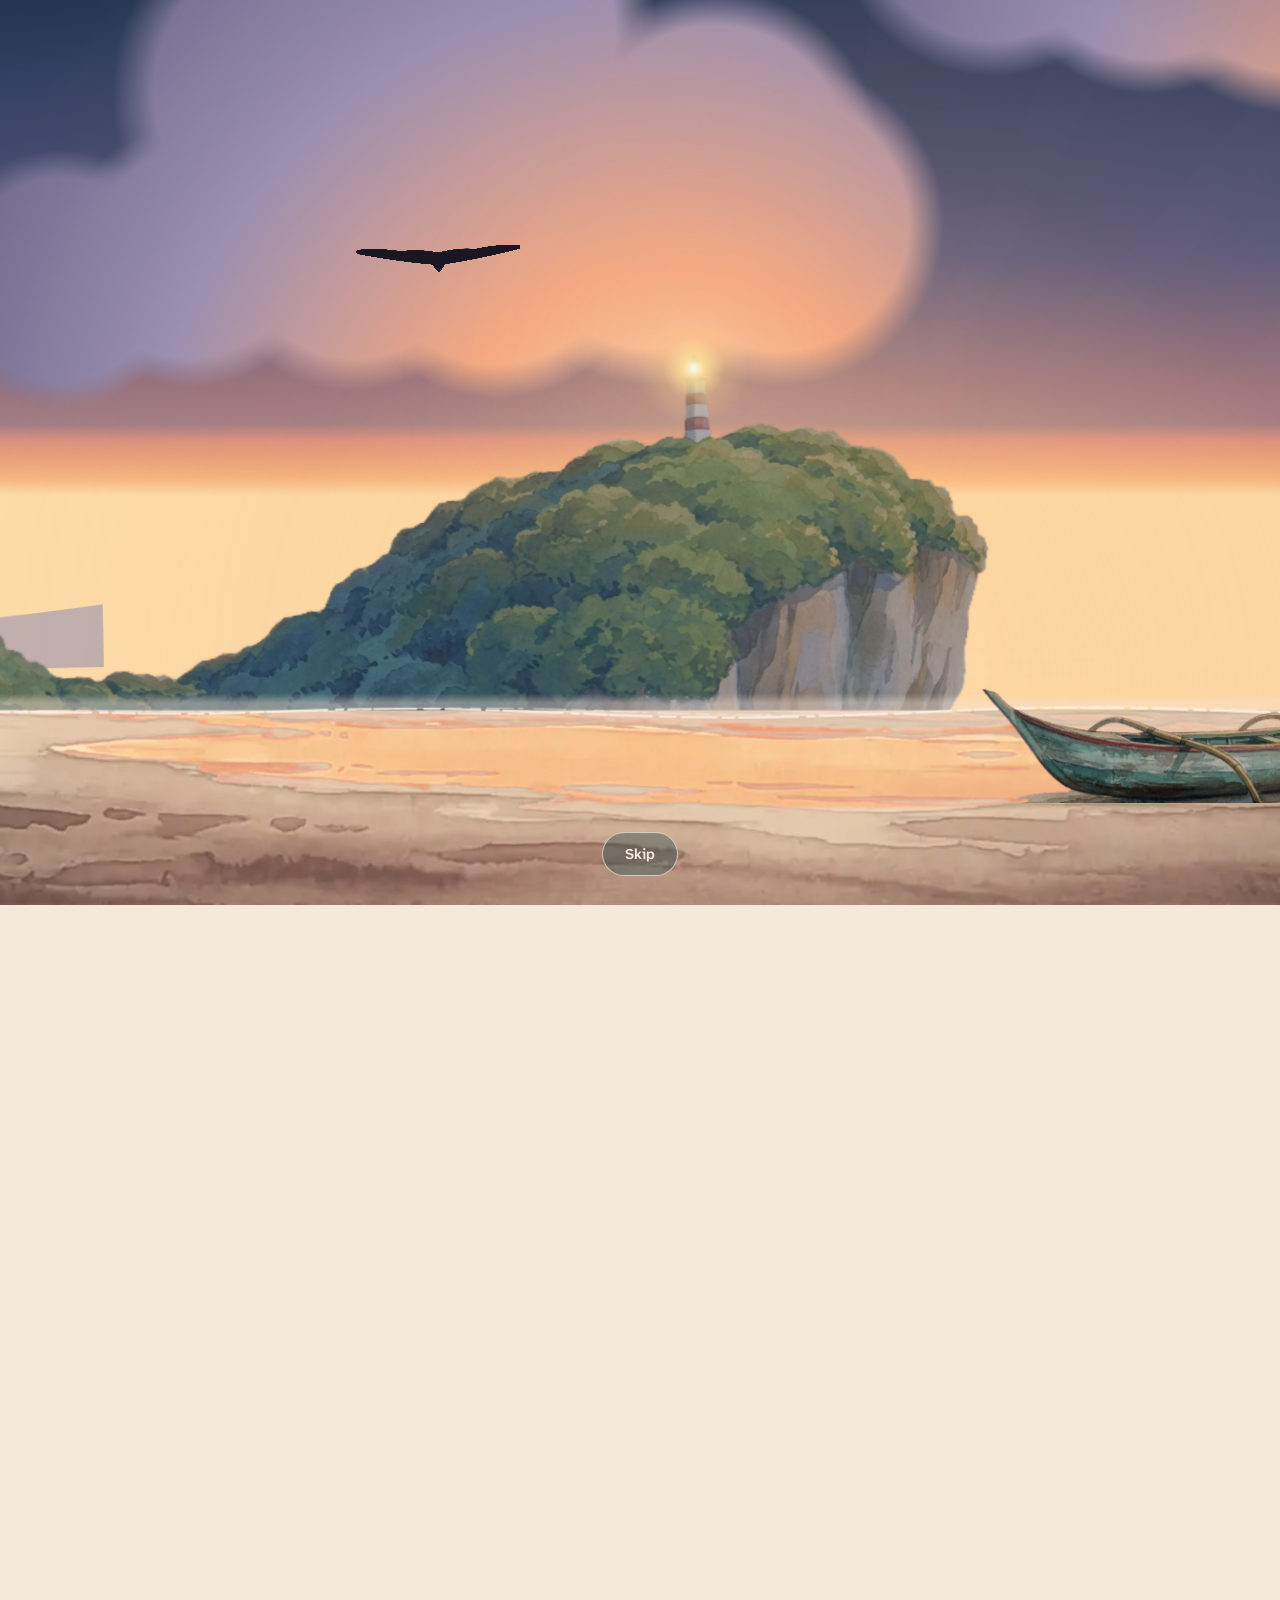
==== namit-gid-site/index.html @ 39a3556f "Say hi: short labels, even button grid, email as a wooden button Co-Authored-By: Claude Opus 5.5 <no" ====
<!doctype html>
<html lang="en">
<head>
<meta charset="utf-8">
<meta name="viewport" content="width=device-width, initial-scale=1, viewport-fit=cover">
<title>Namit Gid · Filipino Food &amp; Party Trays in North York, Toronto</title>
<meta name="description" content="Homemade Filipino food in Toronto: palabok, lumpia, baked sushi, shawarma rice and desserts. Order a day ahead, pick up near Fairview Mall, North York.">
<meta name="theme-color" content="#F6EBDA">
<meta property="og:title" content="Namit Gid · Filipino food in North York, Toronto">
<meta property="og:description" content="Kumain ka na? Homemade Filipino food, made fresh for Toronto. Order a day ahead, pick up near Fairview Mall.">
<meta property="og:image" content="https://namitgid.takoshi.ca/images/og-image.jpg">
<link rel="icon" href="images/favicon.png">
<link rel="preconnect" href="https://fonts.googleapis.com">
<link rel="preconnect" href="https://fonts.gstatic.com" crossorigin>
<link href="https://fonts.googleapis.com/css2?family=Atkinson+Hyperlegible+Next:ital,wght@0,400;0,600;1,400&family=Young+Serif&family=Caveat:wght@500;600;700&display=swap" rel="stylesheet">
<link rel="preload" as="image" href="/assets/img/byaringan-painted-1680.webp">
<link rel="stylesheet" href="assets/css/site.css?v=109">
<script>
  /* Decide the intro before first paint so nothing flashes. For review, the
     intro plays on every visit and every refresh. With reduced motion or data
     saver the page opens at the door (html.at-door); a link to #menu opens in
     the kitchen (html.inside). To go back to once per device, read
     localStorage 'ng-seen-intro' into `seen` here. */
  (function () {
    var d = document.documentElement, rm = matchMedia('(prefers-reduced-motion: reduce)').matches,
        sd = navigator.connection && navigator.connection.saveData, seen = false,
        menu = location.hash === '#menu';
    if (rm || sd) d.classList.add('calm');
    else if (!seen && !menu) { d.classList.add('intro'); return; }
    d.classList.add(menu ? 'inside' : 'at-door');
  })();
</script>
<script src="site.config.js?v=27"></script>
<!-- For search engines: the business, its pickup address and hours (the page itself only says "near Fairview Mall"). -->
<script type="application/ld+json">
{
  "@context": "https://schema.org",
  "@type": "FoodEstablishment",
  "name": "Namit Gid",
  "description": "Homemade Filipino food in Toronto: palabok, lumpia, baked sushi, shawarma rice and desserts, ordered a day ahead for pickup near Fairview Mall, North York.",
  "url": "https://namitgid.takoshi.ca/",
  "image": "https://namitgid.takoshi.ca/images/og-image.jpg",
  "servesCuisine": "Filipino",
  "priceRange": "$$",
  "telephone": "+1-647-684-0916",
  "email": "orders@takoshi.ca",
  "address": {
    "@type": "PostalAddress",
    "streetAddress": "180 Fairview Mall Dr",
    "addressLocality": "North York",
    "addressRegion": "ON",
    "addressCountry": "CA"
  },
  "openingHoursSpecification": [
    {
      "@type": "OpeningHoursSpecification",
      "dayOfWeek": [
        "Thursday",
        "Friday",
        "Saturday",
        "Sunday"
      ],
      "opens": "11:00",
      "closes": "19:00"
    }
  ],
  "sameAs": [
    "https://www.facebook.com/takoshiPH/"
  ]
}
</script>
</head>
<body>
<!-- The intro stage: dawn at Long Beach, Romblon, looking out at Byaringan.
     Everything here moves by transform or opacity only. -->
<div class="stage" id="stage" aria-hidden="true">
  <!-- Planes back to front. data-depth is how much each one moves with the
       camera: the island is 1, the far range barely moves, the foreground
       moves most. -->
  <div class="st-sky"></div>
  <div class="st-day" id="stDay"></div>
  <div class="st-stars" id="stStars" data-depth=".25"></div>
  <div class="st-rays" id="stRays" data-depth=".5"></div>
  <div class="st-sun" id="stSun" data-depth=".5"></div>
  <svg class="st-range" id="stRange" data-depth=".55" viewBox="0 0 1000 40" preserveAspectRatio="none"><path d="M0 40 L0 30 C40 22 70 26 110 18 C150 12 190 24 240 22 C290 20 310 32 360 38 L360 40Z M600 40 C640 39 660 35 700 30 C730 26 750 20 780 14 C800 11 830 16 860 22 C900 30 950 26 1000 22 L1000 40Z"/></svg>
  <div class="st-skyclouds" id="stSkyClouds" data-depth=".7"></div>
  <div class="st-sea" id="stSea" data-depth=".85">
    <div class="st-path" id="stPath"></div>
    <div class="st-lampref" id="stLampRef"></div><!-- the lamp's light on the water, painted strokes (app.js) -->
    <div class="st-waves" id="stWaves"></div>
    <div class="st-glitter" id="stGlitter"></div>
  </div>
  <div class="st-isle" id="stIsle" data-depth="1">
    <img class="st-reflect" id="stReflect" src="assets/img/byaringan-painted-1680.webp" alt="">
    <i class="st-rim" id="stRim"></i>
    <img class="st-island" id="stIsland" src="assets/img/byaringan-painted-1680.webp" alt="">
    <i class="st-tint" id="stTint"></i>
    <i class="st-halo" id="stHalo"></i>
    <i class="st-glow" id="stGlow"></i>
  </div>
  <div class="st-haze" id="stHaze" data-depth="1.1"></div>
  <svg class="st-far" id="stFar" data-depth=".9" viewBox="0 0 100 40"><path id="farA"/><path id="farB"/></svg>
  <svg class="st-bird" id="stBird" viewBox="0 0 100 44"><path id="stWing" d="M2 22 Q24 2 50 20 Q76 2 98 22 Q76 12 50 26 Q24 12 2 22Z"/></svg>
  <div class="st-near" id="stNear"></div>
  <div class="st-beam" id="stBeam"><i></i></div>
  <div class="st-flare" id="stFlare"></div>
  <p class="st-word" id="stWord">Namit <span>gid</span></p>
  <div class="st-sand" id="stSand">
    <i class="st-lampwet" id="stLampWet"></i>
    <svg class="st-foam" viewBox="0 0 400 40" preserveAspectRatio="none"><defs><linearGradient id="stWashG" x1="0" y1="0" x2="0" y2="1"><stop offset=".1" stop-color="#F6E3D2" stop-opacity="0"/><stop offset=".45" stop-color="#F6E3D2" stop-opacity=".42"/></linearGradient><linearGradient id="stWetG" x1="0" y1="0" x2="0" y2="1"><stop offset=".15" stop-color="#6E5048" stop-opacity="0"/><stop offset="1" stop-color="#6E5048" stop-opacity=".5"/></linearGradient></defs><path class="wet" id="stWet" d="M0 6 V18 C30 15 55 21 90 17 S150 14 190 19 S260 21 300 16 S370 15 400 18 V6Z"/><path class="wash" id="stWash" d="M400 0 H0 V18 C30 15 55 21 90 17 S150 14 190 19 S260 21 300 16 S370 15 400 18Z"/><g id="stLip"><path class="lip" d="M0 18 C30 15 55 21 90 17 S150 14 190 19 S260 21 300 16 S370 15 400 18"/><path class="lip lip2" d="M0 16.6 C40 14 70 19.5 110 16 S170 13.5 205 17.5 S275 19.5 310 15 S375 14 400 16.6"/></g></svg>
  </div>
  <!-- The near plane, painted: a bangka on the sand (it rides with the sand, not the camera) and a palm frond overhead. -->
  <img class="st-bangka" id="stBangka" src="assets/img/bangka-painted.webp" width="1000" height="356" alt="">
  <img class="st-frond" id="stFrond" data-depth="2.2" src="assets/img/frond-painted.webp" width="1200" height="427" alt="">
  <div class="st-vignette" id="stVignette"></div>
</div>

<a class="skip-link" href="#menu">Skip to the menu</a>
<div class="preview-strip" id="previewStrip" hidden>Preview: orders are not sent</div>

<header class="bar" id="bar">
  <a class="bar-brand" href="#top" aria-label="Namit gid">
    <!-- the island's lighthouse in miniature: white tower, two rust bands, red cap -->
    <span class="lamp is-on" id="navLamp"><svg viewBox="0 0 24 34" aria-hidden="true">
      <defs>
        <linearGradient id="lmWall" x1="0" x2="1"><stop offset=".15" stop-color="#FFFDF8"/><stop offset=".6" stop-color="#F1E6D4"/><stop offset="1" stop-color="#D6C3A8"/></linearGradient>
        <linearGradient id="lmRust" x1="0" x2="1"><stop offset=".1" stop-color="#C45C3F"/><stop offset="1" stop-color="#8C3824"/></linearGradient>
        <radialGradient id="lmGlow"><stop offset="0" stop-color="#FFEDB5"/><stop offset=".4" stop-color="#F5C35E" stop-opacity=".8"/><stop offset="1" stop-color="#E3B04B" stop-opacity="0"/></radialGradient>
      </defs>
      <circle class="lamp-light" cx="12" cy="8.3" r="11" fill="url(#lmGlow)"/>
      <path class="lamp-wall" d="M8.6 12h6.8l2 19H6.6z"/>
      <path class="lamp-band" d="M8.13 16.5h7.74l.32 3H7.81zM7.44 23h9.12l.37 3.5H7.07z"/>
      <rect class="lamp-wall" x="5.8" y="30.6" width="12.4" height="2.2" rx=".6"/>
      <rect class="lamp-wall" x="7.6" y="10.3" width="8.8" height="1.8" rx=".5"/>
      <rect class="lamp-room" x="9.4" y="6.3" width="5.2" height="4" rx=".6"/>
      <path class="lamp-bar" d="M12 6.3v4"/>
      <path class="lamp-roof" d="M8.6 6.4 12 2.8l3.4 3.6z"/>
      <circle class="lamp-roof" cx="12" cy="2.3" r=".7"/>
    </svg></span>
    <span class="bar-words"><span class="bar-name">Namit <em>gid</em></span><span class="bar-status" id="barStatus"></span></span>
  </a>
  <!-- at the beach (and during the intro) it reads "Open the Door" and plays
       the door's entrance; anywhere else it is plain Order -->
  <a class="bar-order" href="#menu"><span class="bar-order-door">Open the Door</span><span class="bar-order-word">Order</span></a>
  <!-- inside, the same slot steps back out: the beach door in small, wooden
       planks in its frame with the warm light at its seams; it opens a little on hover -->
  <button class="bar-out" id="barOut" type="button">
    <svg viewBox="0 0 22 28" aria-hidden="true"><defs><linearGradient id="barOutWood" x1="0" x2="1"><stop offset="0" stop-color="#9A7352"/><stop offset=".6" stop-color="#7A5B45"/><stop offset="1" stop-color="#65495A"/></linearGradient></defs><ellipse class="bar-out-spill" cx="11" cy="26.6" rx="8" ry="1.3"/><path class="bar-out-frame" d="M1.5 27V2.2h19V27h-2.4V4.6H3.9V27z"/><rect class="bar-out-light" x="3.9" y="4.6" width="14.2" height="22"/><g class="bar-out-leaf"><rect x="3.9" y="4.6" width="14.2" height="22" fill="url(#barOutWood)"/><path d="M7.4 4.6v22M11 4.6v22M14.6 4.6v22" stroke="#3D2B2E" stroke-width=".35" opacity=".7"/><path d="M3.9 7.6h14.2M3.9 15.3h14.2M3.9 22.6h14.2" stroke="#6A4E3C" stroke-width="1.2"/><circle cx="16" cy="15.8" r=".8" fill="#E9C27A"/></g><path class="bar-out-sign" d="M6.6 1.6h8.8v3.2H6.6z"/></svg>
    <span>Outside</span>
  </button>
</header>

<button class="intro-skip" id="introSkip" type="button">Skip</button>
<!-- going in: the warm light from the doorway fills the screen while the page
     moves to the kitchen; the <i> is the light, centred on the door -->
<div class="bloom" id="bloom" aria-hidden="true"><i id="bloomLight"></i></div>

<main id="top">
  <!-- The beach at dusk, and a door on the sand. The painting fills the
       screen; the island, boat, lamp and door are layers placed in fractions
       of the painting, inside one box that placeDusk() sizes for the screen. -->
  <section class="dusk" id="dusk" aria-labelledby="duskH">
    <!-- Nightfall: .dusk-wipe comes down from the sky through a tall soft
         fade (its mask), while .dusk-still moves the other way, so the
         painting itself never moves. Both rest at 0 once the intro is over. -->
    <div class="dusk-wipe" id="duskWipe">
    <div class="dusk-still" id="duskStill">
    <div class="dusk-sky" aria-hidden="true"></div>
    <div class="dusk-art" id="duskArt">
      <img class="dusk-beach" id="duskBeach" src="assets/img/dusk/beach-2400.webp" srcset="assets/img/dusk/beach-2400.webp 2400w, assets/img/dusk/beach-4096.webp 4096w" sizes="(max-aspect-ratio: 33/40) 257vw, max(100vw, 236vh)" width="2400" height="1018" alt="" aria-hidden="true" fetchpriority="high">
      <!-- a sharper painting of the door's surroundings (DOOR_CROP), laid over
           the beach for the push in through the door -->
      <img class="dusk-crop" id="duskCrop" width="950" height="1129" alt="" aria-hidden="true" hidden>
      <img class="dusk-isle" id="duskIsle" src="assets/img/byaringan-painted-840.webp" width="840" height="288" alt="" aria-hidden="true">
      <!-- the lamp's light, as at dawn: a halo, its reflection painted down the
           sea to the shore, and a glint on the wet sand (strokes: app.js) -->
      <i class="dusk-halo" aria-hidden="true"></i>
      <div class="dusk-lampref" id="duskLampRef" aria-hidden="true"></div>
      <i class="dusk-lamp" aria-hidden="true"></i>
      <img class="dusk-boat" src="assets/img/bangka-painted.webp" width="1000" height="356" alt="" aria-hidden="true">
      <i class="dusk-fade" aria-hidden="true"></i>
      <i class="dusk-lampwet" aria-hidden="true"></i>
      <div class="fireflies" aria-hidden="true"><i></i><i></i><i></i><i></i><i></i><i></i><i></i></div>
      <!-- Four things on the sand to tap, in fractions of the painting (--x, --y:
           each item's centre; placeItems() in app.js may lift one clear of the
           © line or a tall phone's caption, never above its --top, default .73). Each item's painted art is an <img> with alt="" (the
           button's label names it). The sand opens the review form; the others, a card. -->
      <div class="beach-spot" data-item="bottle" style="--x:.16;--y:.84">
        <button class="beach-item" type="button" data-item="bottle" aria-expanded="false" aria-controls="card-bottle"><img class="beach-item-art" src="assets/img/dusk/item-bottle.webp" width="480" height="205" alt="" decoding="async"><span class="beach-tag" id="tag-bottle">A note from Leny</span></button>
        <div class="beach-card" data-item="bottle" id="card-bottle" role="group" aria-labelledby="tag-bottle" tabindex="-1" hidden>
          <button class="x beach-card-x" type="button" aria-label="Close">×</button>
          <p class="beach-letter"><em>Namit gid</em> means “Ang sarap!” (really delicious) and I cook so every home I feed says it too. <span class="beach-sig">~Leny</span></p>
        </div>
      </div>
      <div class="beach-spot" data-item="shell" style="--x:.29;--y:.76">
        <button class="beach-item" type="button" data-item="shell" aria-expanded="false" aria-controls="card-shell"><img class="beach-item-art" src="assets/img/dusk/item-shell.webp" width="480" height="363" alt="" decoding="async"><span class="beach-tag" id="tag-shell">Say hi</span></button>
        <div class="beach-card" data-item="shell" id="card-shell" role="group" aria-labelledby="tag-shell" tabindex="-1" hidden>
          <button class="x beach-card-x" type="button" aria-label="Close">×</button>
          <p><a href="mailto:orders@takoshi.ca">orders@takoshi.ca</a></p>
          <p class="todo">Facebook · Messenger · Instagram</p>
        </div>
      </div>
      <!-- The door: an opening of 100 x 200 units (1 unit = door width / 100),
           every layer placed in those units (see the anchors further down
           site.css). Back to front: reflection, light, Leny, frame, leaf, sign. -->
      <div class="dusk-door" id="duskDoor">
        <!-- .door-paint is the room the door's painting takes up (its light,
             reflection and sign included), for the intro's painted-in wash;
             .door-paint-in is the opening itself again -->
        <div class="door-paint" id="doorPaint" aria-hidden="true"><div class="door-paint-in">
          <img class="door-reflect" src="assets/img/dusk/door-reflect.svg" alt="">
          <img class="door-light" id="doorLight" src="assets/img/dusk/door-light.svg" alt="">
          <div class="door-way"><img class="door-leny" id="doorLeny" src="assets/img/dusk/leny-door.webp" width="597" height="1500" alt="" loading="lazy"></div>
          <img class="door-frame" src="assets/img/dusk/door-frame.svg" alt="">
          <img class="door-leaf" id="doorLeaf" src="assets/img/dusk/door-leaf.svg" alt="">
          <i class="door-seam" id="doorSeam"></i>
          <img class="door-sign" id="doorSign" src="assets/img/dusk/sign.svg?v=2" alt="">
        </div></div>
        <button class="door" id="door" type="button" aria-label="Come inside"></button>
      </div>
      <div class="beach-spot" data-item="sand" style="--x:.315;--y:.93;--top:.88;--bx:.325;--by:.915;--btop:.88">
        <!-- written in the dry sand below "Say hi" and the door, between the two,
             never lifted above --top. The words are painted, so no label: the
             button's own name says it -->
        <button class="beach-item" type="button" data-item="sand" aria-haspopup="dialog" aria-label="Leave a review"><img class="beach-item-art" src="assets/img/dusk/item-sand.webp?v=2" width="681" height="404" alt="" decoding="async"></button>
      </div>
      <!-- peeking out of the sea, between the door and the island, near the others -->
      <div class="beach-spot" data-item="octopus" style="--x:.535;--y:.635;--top:.6">
        <button class="beach-item" type="button" data-item="octopus" aria-expanded="false" aria-controls="card-octopus"><img class="beach-item-art" src="assets/img/dusk/item-octopus.webp?v=2" width="720" height="300" alt="" decoding="async"><span class="beach-tag" id="tag-octopus">Takoshi</span></button>
        <div class="beach-card" data-item="octopus" id="card-octopus" role="group" aria-labelledby="tag-octopus" tabindex="-1" hidden>
          <button class="x beach-card-x" type="button" aria-label="Close">×</button>
          <p>Craving takoyaki? <a href="https://takoshi.ca">I make that too, at Takoshi →</a></p>
        </div>
      </div>
      <!-- now and then a firefly drifts over to one of them (app.js) -->
      <i class="beach-fly" id="beachFly" aria-hidden="true"></i>
    </div>
    <!-- the name and, under it, when and where to pick up. On a tall phone
         (.band) the pickup lines are written on the sand instead, at the foot
         of the painting, and the name is up in the sky above it -->
    <div class="dusk-caption">
      <h1 id="duskH">Namit Gid · Filipino food in North York</h1>
      <div class="dusk-pickup" id="duskPickup">
        <p class="meta">Pickup near Fairview Mall · Thursday to Sunday</p>
        <p class="next-pickup" id="nextPickup" hidden></p>
      </div>
    </div>
    <p class="dusk-legal">© 2026 Namit Gid · <a href="https://takoshi.ca/privacy.html">Privacy</a> · <a href="https://takoshi.ca/terms.html">Terms</a></p>
    </div>
    </div>
    <!-- the gesture hint: a fingertip that shows the beach pans (app.js) -->
    <i class="pan-hint" id="panHint" aria-hidden="true"></i>
  </section>

  <section class="menu" id="menu" aria-labelledby="menuH">
    <!-- Leny's kitchen: the menu, painted. Each pot, the oven and the register
         is a button; its open state is a layer cut from the same painting. -->
    <div class="kitchen" id="kitchen">
      <!-- Leny's greeting, a note pinned to the wall. Going in, she says it
           big in the doorway's light, then it folds into the note (app.js).
           The note shows its first line; a tap opens the rest. -->
      <div class="k-note" id="kNote">
        <h2 id="menuH" lang="tl">Kumain ka na? Tara, nagluto ako.</h2>
        <p class="translation">Have you eaten? Come, I cooked.</p>
        <p class="sig">~Leny</p>
        <p class="k-note-ps">P.S. Lift a lid.</p>
        <p class="sr-only">Follow your nose. Lift a lid to see what’s inside.</p>
        <button class="k-note-tap" id="kNoteTap" type="button" aria-expanded="false" aria-controls="kNote"><span class="sr-only">Read Leny’s note</span></button>
      </div>
      <!-- One wide painting of Leny's kitchen wall. On a phone you see part of
           it at full height and drag sideways to walk along it. Each lid, the
           cake dome, the phone and the register is a button; its open state is
           a layer cut from the same painting. app.js adds the pots. -->
      <div class="k-scroller" id="kScroller" role="group" aria-label="Leny’s kitchen: drag sideways to walk along the wall">
        <div class="k-world" id="kWorld">
          <img class="k-wall" src="assets/img/kitchen/kitchen.webp?v=2" width="1090" height="976" alt="Leny’s kitchen: a wall phone, a cake stand under a glass dome, a spice shelf with Datu Puti and Silver Swan, a Last Supper plaque, eight pots and a rice cooker on the stove, a thermos and a clay kalan, an oven, shelves of enamel bowls, Machuca tiles and a cash register on the counter.">
          <img class="k-layer" data-layer="dome" src="assets/img/kitchen/dome.webp?v=2" alt="" aria-hidden="true">
          <img class="k-layer" data-layer="phone" src="assets/img/kitchen/phone.webp?v=2" alt="" aria-hidden="true">
          <img class="k-layer" data-layer="register" src="assets/img/kitchen/register.webp?v=2" alt="" aria-hidden="true">
          <i class="k-glow" aria-hidden="true"></i>
          <!-- kitchen friends: a fire in the kalan, a calico round the dish cabinet, the cat and the chef on the
               counter, two fuzzballs near the steamer and rice cooker -->
          <img class="k-friend k-fire" src="assets/img/kitchen/fire.webp" width="160" height="186" alt="" aria-hidden="true" loading="lazy">
          <img class="k-friend k-calico" src="assets/img/kitchen/calico.webp" width="254" height="300" alt="" aria-hidden="true" loading="lazy">
          <!-- for depth: the chef stands half behind the register, and the cat
               peeks up from behind the counter (each in a room-sized box
               clipped to that edge of the painting, so a hop rises from it) -->
          <div class="k-behind k-behind-register" aria-hidden="true"><img class="k-friend k-chef" src="assets/img/kitchen/chef.webp" width="254" height="380" alt="" loading="lazy"></div>
          <div class="k-behind k-behind-counter" aria-hidden="true"><img class="k-friend k-cat" src="assets/img/kitchen/cat.webp" width="243" height="360" alt="" loading="lazy"></div>
          <img class="k-friend k-fuzz-wave" src="assets/img/kitchen/fuzz-wave.webp" width="120" height="131" alt="" aria-hidden="true" loading="lazy">
          <img class="k-friend k-fuzz-jump" src="assets/img/kitchen/fuzz-jump.webp" width="140" height="129" alt="" aria-hidden="true" loading="lazy">
          <!-- warm motes of light drifting through the room -->
          <div class="k-motes" aria-hidden="true"><i style="left:8%;top:30%"></i><i style="left:24%;top:52%;--d:-2s"></i><i style="left:41%;top:24%;--d:-4.5s"></i><i style="left:58%;top:58%;--d:-1s"></i><i style="left:76%;top:34%;--d:-3.3s"></i><i style="left:92%;top:55%;--d:-5.6s"></i><i style="left:33%;top:78%;--d:-6.2s"></i></div>
          <button class="k-card" type="button" id="kCard" aria-haspopup="dialog">
            <i class="k-tack" aria-hidden="true"></i>
            <span class="k-card-title">How to order</span>
            <span class="k-card-lines" aria-hidden="true"><i></i><i></i><i></i></span>
          </button>
          <template id="howSteps"><p class="how-lede">Simple lang. Order ahead, and I’ll cook it fresh for you.</p><ol class="how-steps">
        <li><span class="n">1</span><span><strong>Fill your tray and pick a time,</strong> at least a day ahead. I buy everything fresh for your order.</span></li>
        <li><span class="n">2</span><span><strong>I’ll message you within the hour.</strong> If I can make it, send half by e-Transfer so I can go shopping. If I can’t, I’ll tell you and we’ll find another day.</span></li>
        <li><span class="n">3</span><span><strong>Come pick it up warm</strong> near Fairview Mall, and pay the rest then, cash or e-Transfer. Salamat!</span></li>
      </ol></template>
          <button class="k-spot" type="button" data-spot="phone" style="left:1.5%;top:24.5%;width:8.5%;height:12%">
            <span class="k-tag">Say hi</span></button>
          <!-- the holiday special: a red ribbon and bow around the glass dome -->
          <svg class="k-ribbon" id="kRibbon" viewBox="0 0 200 120" aria-hidden="true">
            <path class="band" d="M8 70 Q100 92 192 70 L192 84 Q100 106 8 84 Z"/>
            <path class="band-shade" d="M8 80 Q100 102 192 80 L192 84 Q100 106 8 84 Z"/>
            <path class="loop" d="M100 86 C76 58 52 62 56 80 C60 96 84 94 100 86 Z"/>
            <path class="loop" d="M100 86 C124 58 148 62 144 80 C140 96 116 94 100 86 Z"/>
            <path class="tail" d="M96 90 L82 118 L90 114 L94 120 L100 92 Z"/>
            <path class="tail" d="M104 90 L118 118 L110 114 L106 120 L100 92 Z"/>
            <circle class="knot" cx="100" cy="86" r="7"/>
          </svg>
          <i class="k-sparkle" style="left:6%;top:63%" aria-hidden="true"></i><i class="k-sparkle" style="left:17%;top:66%;--d:1.3s" aria-hidden="true"></i><i class="k-sparkle" style="left:12%;top:60.5%;--d:2.4s" aria-hidden="true"></i>
          <button class="k-spot k-holiday" type="button" data-spot="dome" data-dish="holiday" style="left:2.5%;top:61%;width:18%;height:30%">
            <span class="k-tag k-tag-down k-tag-red">Holiday special</span></button>
          <button class="k-spot" type="button" data-spot="oven" data-dish="desserts" style="left:13.8%;top:59.5%;width:22.6%;height:26.5%">
            <span class="k-tag k-tag-in">Desserts</span></button>
          <button class="k-spot" type="button" data-spot="register" style="left:78%;top:67%;width:21%;height:25%">
            <span class="k-tag k-tag-down k-tag-end">Your order <b id="kCount">0</b></span></button>
        </div>
      </div>
      <div class="k-meter" id="kMeter" aria-hidden="true"><i></i></div>
    </div>

    <!-- Every dish card lives here, unseen: the kitchen's windows borrow the
         cards they show and put them back when they close. -->
    <div class="dish-store" hidden>
      <div class="dishes" id="mains"></div>
      <div class="dishes" id="desserts"></div>
      <div class="dishes" id="holiday"></div>
    </div>
  </section>


</main>

<div class="traybar" id="traybar" hidden>
  <button class="bilao" id="bilao" type="button" aria-label="Open your tray">
    <img class="bilao-art" src="assets/img/bilao.webp" width="168" height="168" alt="">
    <img class="bilao-art bilao-full" src="assets/img/bilao-full.webp" width="168" height="168" alt="">
    <span class="bilao-count" id="bilaoCount">0</span></button>
  <div class="traybar-sum"><span id="traySum">Tray</span><strong id="trayTotal">$0</strong></div>
  <button class="btn btn-sea" id="trayReview" type="button">Review</button>
</div>

<dialog class="sheet dish-sheet" id="dishSheet" aria-labelledby="dishSheetH">
  <div class="sheet-inner">
    <header class="sheet-head"><h2 id="dishSheetH">From the stove</h2><button class="x" type="button" id="dishSheetClose" aria-label="Close">×</button></header>
    <div id="dishSheetBody"></div>
  </div>
</dialog>

<dialog class="sheet notebook" id="sheet" aria-labelledby="sheetH">
  <div class="sheet-inner">
    <header class="sheet-head"><h2 id="sheetH">Your tray</h2><button class="x" type="button" id="sheetClose" aria-label="Close">×</button></header>
    <div id="sheetBody"></div>
    <!-- the invisible bot check (Cloudflare Turnstile) renders here; it draws nothing -->
    <div id="tsWidget"></div>
  </div>
</dialog>

<div class="sr-only" aria-live="polite" id="live"></div>
<script src="https://cdnjs.cloudflare.com/ajax/libs/gsap/3.13.0/gsap.min.js" defer></script>
<script src="assets/js/app.js?v=99" defer></script>
</body>
</html>
---- namit-gid-site/assets/css/site.css ----
/* Namit Gid. The page is a walk from the view at Long Beach, Romblon, down
   to the sand where the food is laid out, ending on the beach at dusk. */

@property --beam { syntax: '<angle>'; inherits: true; initial-value: 0deg; }

:root {
  --paper-grain: url("data:image/svg+xml,%3Csvg xmlns='http://www.w3.org/2000/svg' width='240' height='240'%3E%3Cfilter id='p'%3E%3CfeTurbulence type='fractalNoise' baseFrequency='.7' numOctaves='3' stitchTiles='stitch'/%3E%3CfeColorMatrix values='0 0 0 0 .42 0 0 0 0 .33 0 0 0 0 .24 0 0 0 .09 0'/%3E%3C/filter%3E%3Crect width='240' height='240' filter='url(%23p)'/%3E%3C/svg%3E");
  --sky: #CFE3E4; --shallows: #86C3C1; --sea: #1E5A63; --sea-night: #13434A;
  --sand: #F3EADB; --sand-wet: #E6D6B8; --ink: #2B2119; --ink-2: #6B5747;
  --island: #3E6337; --cliff: #A3462A; --driftwood: #6E5238; --sun: #E3B04B;
  --terra: #C4633C; --ground: #2A2620;

  --ease-out: cubic-bezier(.22, 1, .36, 1);
  --ease-rise: cubic-bezier(.16, 1, .3, 1);
  --ease-hang: cubic-bezier(.34, 1.56, .64, 1);
  --ease-in: cubic-bezier(.55, 0, .85, .35);
  --ease-loop: cubic-bezier(.45, 0, .55, 1);

  --serif: 'Young Serif', Georgia, serif;
  --sans: 'Atkinson Hyperlegible Next', 'Atkinson Hyperlegible', system-ui, sans-serif;
  --gutter: 20px;
  --bar: 52px;
}

*, *::before, *::after { box-sizing: border-box; }
html { scroll-behavior: smooth; overflow-x: clip; }
body {
  margin: 0; color: var(--ink); background: var(--sand);
  font: 400 17px/1.55 var(--sans); -webkit-font-smoothing: antialiased; overflow-x: clip;
}
img { display: block; max-width: 100%; height: auto; }
a { color: var(--sea); text-underline-offset: 3px; }
h1, h2, h3 { font-family: var(--serif); font-weight: 400; margin: 0; letter-spacing: -.01em; }
h2 { font-size: 30px; line-height: 1.1; }
h3 { font-size: 24px; line-height: 1.15; }
p { margin: 0; }
button { font: inherit; color: inherit; }
:focus-visible { outline: 3px solid var(--sea); outline-offset: 3px; border-radius: 4px; }
.sr-only { position: absolute; width: 1px; height: 1px; overflow: hidden; clip-path: inset(50%); white-space: nowrap; }
/* the live region sits at the very end of the page: fixed, so it never makes the page 1 px taller than the screen */
#live { position: fixed; }
.skip-link { position: absolute; left: 12px; top: -60px; z-index: 100; background: var(--sand); padding: 10px 14px; border-radius: 4px; }
.skip-link:focus { top: 12px; }
.small { font-size: 15px; color: var(--ink-2); }

.btn {
  display: inline-flex; align-items: center; justify-content: center; gap: 8px;
  min-height: 52px; padding: 0 26px; border: 0; border-radius: 4px; cursor: pointer;
  font: 600 17px/1 var(--sans); text-decoration: none;
  transition: transform 120ms var(--ease-out), background-color 200ms var(--ease-out);
}
.btn:active { transform: translateY(1px) scale(.985); }
.btn-sea { background: var(--sea); color: var(--sand); box-shadow: 0 2px 0 var(--sea-night); }
.btn-sea:hover { background: #24686f; }
.btn-line { background: transparent; color: var(--sea); box-shadow: inset 0 0 0 1.5px var(--sea); }
.btn[disabled] { opacity: .45; cursor: not-allowed; }

.preview-strip {
  position: fixed; left: 0; right: 0; top: var(--bar); z-index: 59; text-align: center;
  background: var(--sun); color: var(--ink); font: 600 14px/1 var(--sans); padding: 8px;
}
.preview-strip[hidden] { display: none; }

/* ── top bar ─────────────────────────────────────────────── */
.bar {
  position: fixed; inset: 0 0 auto; height: var(--bar); z-index: 60;
  display: flex; align-items: center; gap: 12px; padding: 0 var(--gutter);
  background: rgba(246, 235, 218, .96); border-bottom: 1px solid rgba(43, 33, 25, .08);
}
.bar { transition: background-color 600ms var(--ease-out), border-color 600ms; }
html.intro .bar, html.at-door .bar { background: transparent; border-color: transparent; }
html.intro .bar-name, html.at-door .bar-name { color: #FBF3E2; }
html.intro .bar-order, html.at-door .bar-order { background: rgba(251, 243, 226, .16); box-shadow: inset 0 0 0 1.5px rgba(251, 243, 226, .55); }
.bar-brand { display: flex; align-items: center; gap: 8px; text-decoration: none; color: var(--ink); margin-right: auto; min-height: 44px; }
.bar-name { font: 22px/1 var(--serif); }
.bar-name em { font-style: normal; color: var(--cliff); }
.bar-words { display: flex; flex-direction: column; gap: 4px; }
/* open or closed, in words, under the name; the lamp says the same */
.bar-status { font: 600 12px/1 var(--sans); letter-spacing: .01em; color: var(--sea); min-height: 12px; opacity: 0; transition: opacity 400ms var(--ease-out); }
.bar-status.shown { opacity: 1; }
.bar-status.closed { color: var(--ink-2); }
html.intro .bar-status, html.at-door .bar-status { color: #FBF3E2; }
.lamp { width: 24px; height: 34px; display: block; flex: none; }
.lamp svg { width: 100%; height: 100%; overflow: visible; }
.lamp-wall { fill: url(#lmWall); stroke: var(--driftwood); stroke-width: .8; stroke-linejoin: round; }
.lamp-band { fill: url(#lmRust); }
.lamp-room { fill: #4A3A2E; stroke: var(--driftwood); stroke-width: .7; transition: fill 600ms var(--ease-out); }
.lamp-bar { stroke: var(--driftwood); stroke-width: .5; }
.lamp-roof { fill: url(#lmRust); stroke: #7A3020; stroke-width: .7; stroke-linejoin: round; }
.lamp-light { opacity: 0; transform-origin: 12px 8.3px; transition: opacity 600ms var(--ease-out); }
.lamp.is-on .lamp-light { opacity: 1; animation: lamp-glow 5s var(--ease-loop) infinite; }
.lamp.is-on .lamp-room { fill: #FFD879; }
@keyframes lamp-glow { 50% { opacity: .6; transform: scale(.82); } }
@keyframes lamp-breathe { 50% { opacity: .3; transform: scale(.85); } }
.bar-order {
  min-height: 40px; display: inline-flex; align-items: center; padding: 0 16px; border-radius: 4px; white-space: nowrap; flex: none;
  background: var(--sea); color: var(--sand); font-weight: 600; text-decoration: none; font-size: 15px;
}
/* At the beach (and during the intro) it opens the door: "Open the Door".
   Anywhere else it would read Order. Only one of the two words is shown,
   so the link's name is the one you see. */
.bar-order-door { display: none; }
html.intro .bar-order-door, html.at-door .bar-order-door { display: inline; }
html.intro .bar-order-word, html.at-door .bar-order-word { display: none; }
/* a narrow phone: a little less padding, so the brand and the longer words fit on one line */
@media (max-width: 380px) { .bar-order { padding: 0 12px; } .bar { gap: 8px; } }
/* Inside, Order's slot steps back out: "Outside", with a small doorway, its
   door ajar on the warm light. Order is only at the beach. */
.bar-out {
  display: none; min-height: 44px; align-items: center; gap: 8px; padding: 0 14px 0 12px; border: 0; border-radius: 4px;
  background: none; box-shadow: inset 0 0 0 1.5px rgba(30, 90, 99, .45); color: var(--sea);
  font: inherit; font-weight: 600; font-size: 15px; cursor: pointer;
}
.bar-out:hover { background: rgba(30, 90, 99, .07); }
/* the beach door in small: frame, planked leaf, its sign, the warm light
   at the seams and spilling under it; the leaf swings open a little on hover */
.bar-out svg { width: 20px; height: 26px; flex: none; overflow: visible; }
.bar-out-frame { fill: #6E5240; }
.bar-out-light { fill: #FFD488; }
.bar-out-spill { fill: rgba(245, 195, 94, .55); }
.bar-out-sign { fill: #EBD7AE; stroke: #6E5240; stroke-width: .5; }
.bar-out-leaf { transform-box: fill-box; transform-origin: 0 50%; transition: transform 300ms var(--ease-out); filter: drop-shadow(0 0 .6px #FFD488); }
.bar-out:hover .bar-out-leaf, .bar-out:focus-visible .bar-out-leaf { transform: perspective(40px) rotateY(32deg); }
html.inside .bar-out { display: inline-flex; }
html.inside .bar-order { display: none; }
.intro-skip {
  position: fixed; z-index: 70; left: 50%; bottom: max(24px, env(safe-area-inset-bottom));
  translate: -50% 0; min-height: 44px; padding: 0 22px; border-radius: 999px;
  border: 1.5px solid rgba(243, 234, 219, .7); background: rgba(19, 67, 74, .35); color: var(--sand);
  font: 600 15px/1 var(--sans); cursor: pointer; display: none;
}
html.intro .intro-skip { display: block; }
/* on a phone it sits bottom right, clear of the bangka */
@media (max-width: 599px) { .intro-skip { left: auto; right: var(--gutter); translate: none; } }

/* ── intro stage: a camera pulling back from the lighthouse at dawn ─── */
/* Dawn at a Philippine beach is lilac over coral over pale gold, backlit:
   the sun sits low behind Byaringan, so the island reads dark with a warm rim. */
.stage { display: none; }
/* --hz (the horizon), --shore, --sun-x and the island's box are set by playIntro()
   from the dusk painting, so the pull-back ends on its framing. */
.stage { --hz: 64%; --sun-x: 62%; }
html.intro .stage { display: block; position: fixed; inset: 0; z-index: 40; overflow: hidden; background: #14213D; contain: strict; }
.stage > * { position: absolute; }
.st-sky { inset: 0; background: linear-gradient(#14213D 0%, #2E3A63 30%, #6B5B86 48%, #C9787A calc(var(--hz) - 6%), #F2A36B calc(var(--hz) - 2%), #FCD9A0 var(--hz)); }
.st-day { inset: 0; opacity: 0; background: linear-gradient(#3C5677 0%, #8C7FA3 30%, #E79A7C calc(var(--hz) - 12%), #F7C089 calc(var(--hz) - 4%), #FFE6BC var(--hz)); }
.st-stars { inset: 0 0 50% 0; opacity: .8;
  background:
    radial-gradient(1.2px 1.2px at 12% 18%, #fff 50%, transparent 51%), radial-gradient(1px 1px at 28% 8%, #fff 50%, transparent 51%),
    radial-gradient(1.4px 1.4px at 44% 26%, #fff 50%, transparent 51%), radial-gradient(1px 1px at 63% 12%, #fff 50%, transparent 51%),
    radial-gradient(1.2px 1.2px at 78% 30%, #ffe9cf 50%, transparent 51%), radial-gradient(1px 1px at 88% 6%, #fff 50%, transparent 51%),
    radial-gradient(1px 1px at 8% 40%, #ffe2c4 50%, transparent 51%); }
.st-rays { left: calc(var(--sun-x) - 60vmax); top: calc(var(--hz) - 60vmax); width: 120vmax; height: 120vmax; opacity: 0; border-radius: 50%;
  background: repeating-conic-gradient(from 0deg, rgba(255, 214, 160, 0) 0deg 7deg, rgba(255, 214, 160, .24) 9deg 10deg, rgba(255, 214, 160, 0) 12deg 17deg);
  -webkit-mask-image: radial-gradient(circle, #000 0, rgba(0,0,0,.5) 27%, transparent 69%); mask-image: radial-gradient(circle, #000 0, rgba(0,0,0,.5) 27%, transparent 69%); }
.st-sun { left: calc(var(--sun-x) - 60vmin); top: calc(var(--hz) - 60vmin); width: 120vmin; height: 120vmin; border-radius: 50%; opacity: 0;
  background: radial-gradient(circle, rgba(255, 238, 200, 1) 0, rgba(255, 196, 138, .65) 12%, rgba(242, 163, 107, .22) 32%, rgba(242, 163, 107, 0) 58%); }
.st-range { left: 0; width: 100%; top: calc(var(--hz) - 3.6vh); height: 3.8vh; fill: #8E8AAE; opacity: .55; }
.st-skyclouds { inset: 0; }
.cloud { position: absolute; display: block; }

/* the sea: sky colour at the horizon, deep blue-green toward the shore */
.st-sea { left: -20%; right: -20%; top: var(--hz); height: 60%; overflow: hidden;
  background: linear-gradient(#E3A98C 0%, #9C8A96 1.5%, #4E6475 6%, #2C4F63 16%, #24455A 45%, #1F3A4A 100%); }
.st-path { left: calc(var(--sun-x) + 20vw - 22vmin); top: 0; width: 44vmin; height: 100%; opacity: .25;
  background: radial-gradient(45% 90% at 50% 0, rgba(255, 196, 138, .9), rgba(255, 196, 138, .25) 55%, rgba(255, 196, 138, 0) 85%); }
/* the lamp's light on the water, from under the island down to the shore:
   broken painted strokes, widening as they near (lampStrokes() in app.js;
   app.js sets left and height) */
.st-lampref { top: 0; width: 11vw; height: 34%; translate: -50% 0; opacity: .9; mix-blend-mode: screen; }
.st-lampref, .dusk-lampref { background: radial-gradient(38% 55% at 50% 22%, rgba(255, 214, 150, .32), rgba(255, 214, 150, .1) 60%, rgba(255, 214, 150, 0)); }
.st-lampref svg, .dusk-lampref svg { position: absolute; inset: 0; width: 100%; height: 100%; overflow: visible; }
.st-sea > * { position: absolute; }
.st-waves { inset: 0; }
/* the painting's wave strokes, regraded to dawn (tools/dawn-grade.js); placed and rolled by buildSea() */
.st-wave { position: absolute; background: url("../img/dusk/dawn-waves.webp?v=1") no-repeat; will-change: transform, opacity; }
html.low-end .st-wave { will-change: transform; }
.st-glitter { inset: 0; will-change: transform; }
.st-glitter i { position: absolute; height: 2px; border-radius: 2px; background: #FFC48A; opacity: 0; }

.st-isle { --iw: min(90vw, 72vh); left: var(--isle-x, calc(50% - var(--iw) * .44)); width: var(--iw); aspect-ratio: 1680 / 576; top: var(--isle-y, calc(var(--hz) - var(--iw) * .343 * .985)); }
/* The island's silhouette for the rim and tint masks, inlined: a CSS mask is
   fetched separately from the <img>, and Chrome re-fetched it on every
   restyle while the page scrolled (100+ downloads of the painting a visit). */
.st-isle { --isle-mask: url("[data-uri]"); }
.st-isle > * { position: absolute; inset: 0; width: 100%; height: 100%; }
.st-island { will-change: transform; }
.st-reflect { top: -1.5%; transform: scaleY(-.5); transform-origin: 50% 100%; opacity: .32;
  -webkit-mask-image: linear-gradient(transparent 0%, rgba(0,0,0,.6) 70%, #000); mask-image: linear-gradient(transparent 0%, rgba(0,0,0,.6) 70%, #000); filter: brightness(.55) saturate(.7); }
/* rim light: a warm copy of the silhouette peeking out on the sun side */
.st-rim { background: #FFD49A; opacity: 0; translate: 1.5px -1.5px;
  -webkit-mask: var(--isle-mask) center / 100% 100% no-repeat; mask: var(--isle-mask) center / 100% 100% no-repeat; }
/* backlit: the side facing us falls into cool shadow */
.st-tint { background: #3E4867; opacity: .55;
  -webkit-mask: var(--isle-mask) center / 100% 100% no-repeat; mask: var(--isle-mask) center / 100% 100% no-repeat; }
/* a wide soft halo around the lamp, the glow at its heart */
.st-halo { left: calc(78% - 25%) !important; top: calc(4.7% - 73%) !important; right: auto !important; bottom: auto !important; width: 50% !important; height: auto !important; aspect-ratio: 1; border-radius: 50%; opacity: 0; mix-blend-mode: screen;
  background: radial-gradient(circle, rgba(255, 236, 190, .7) 0, rgba(255, 214, 150, .3) 14%, rgba(255, 200, 130, .1) 34%, rgba(255, 200, 130, 0) 62%); }
.st-glow { left: calc(78% - 6%) !important; top: calc(4.7% - 18%) !important; right: auto !important; bottom: auto !important; width: 12% !important; height: auto !important; aspect-ratio: 1; border-radius: 50%;
  background: radial-gradient(circle, #fffbe6 0, rgba(255, 222, 150, .85) 14%, rgba(255, 200, 120, .25) 38%, rgba(255, 200, 120, 0) 68%); }
.st-haze { left: -20%; right: -20%; top: calc(var(--hz) - 5vh); height: 9vh; opacity: 0;
  background: linear-gradient(rgba(255, 214, 170, 0), rgba(255, 220, 182, .5) 50%, rgba(255, 214, 170, 0)); }
.st-far { left: 18%; top: 34%; width: 22vw; fill: #2A2238; stroke: #2A2238; stroke-width: .6; stroke-linejoin: round; opacity: .75; overflow: visible; }

/* passers-by in front of the lens */
.st-bird { left: -23vmin; top: -10vmin; width: 46vmin; transform-origin: 50% 50%; fill: #1A1622; stroke: #1A1622; stroke-width: 2.5; stroke-linejoin: round; opacity: 0; will-change: transform; }
.st-near { inset: 0; pointer-events: none; }
.st-beam { left: 0; top: -13vmax; width: 115vmax; height: 26vmax; transform-origin: 0 50%; opacity: 0; }
.st-beam i { position: absolute; inset: 0; clip-path: polygon(0 49%, 100% 0, 100% 100%, 0 51%);
  background: linear-gradient(90deg, rgba(255, 236, 190, .85), rgba(255, 228, 170, .28) 35%, rgba(255, 228, 170, 0) 85%); }
.st-flare { left: -11vmin; top: -11vmin; width: 22vmin; height: 22vmin; border-radius: 50%; opacity: 0;
  background: radial-gradient(circle, #fffbea 0, rgba(255, 226, 150, .85) 18%, rgba(255, 200, 120, .25) 42%, rgba(255, 200, 120, 0) 70%); }
.st-word { left: 0; top: 0; margin: 0; white-space: nowrap; text-align: center; will-change: transform;
  font: 400 clamp(48px, 15vw, 118px)/.92 var(--serif); color: #FBF3E2; letter-spacing: -.01em;
  text-shadow: 0 0 28px rgba(255, 200, 140, .45), 0 1px 0 rgba(122, 62, 36, .55); }
.st-word span { color: #F6C97A; }
.st-word .ch { display: inline-block; opacity: 0; }
/* the sand: the painting's own (dawn-sand, with its pool), laid on the painting's box by
   buildSea(); below the painting, its bottom colour carries on */
.st-sand { left: 0; right: 0; bottom: 0; top: var(--shore, 80%); background: linear-gradient(#C9A78E, #A27D6E 40%); }
.st-sand > img, .st-shine { position: absolute; top: 0; max-width: none; }
/* where the lamp's light reaches the beach: a warm glint on the wet sand (app.js sets left) */
.st-lampwet { position: absolute; top: -2vh; width: 30vw; height: 5vh; translate: -50% 0; z-index: 1; opacity: 0; mix-blend-mode: screen; pointer-events: none;
  background: radial-gradient(closest-side, rgba(255, 228, 176, .8), rgba(255, 214, 150, .3) 55%, rgba(255, 214, 150, 0)); }
.st-sand-art { -webkit-mask-image: linear-gradient(#000 92%, transparent); mask-image: linear-gradient(#000 92%, transparent); }
/* the swash's shimmer on the pool: light streaks, only where the pool is */
.st-shine { opacity: 0; background: repeating-linear-gradient(rgba(255, 244, 222, 0) 0 5px, rgba(255, 244, 222, .75) 5px 6px, rgba(255, 244, 222, 0) 6px 11px);
  -webkit-mask: url("../img/dusk/dawn-pool.webp?v=1") 0 0 / 100% 100% no-repeat; mask: url("../img/dusk/dawn-pool.webp?v=1") 0 0 / 100% 100% no-repeat; }
html.low-end .st-shine { display: none; }
.st-foam { position: absolute; left: 0; width: 100%; top: -22px; height: 48px; overflow: visible; }
.st-foam .wash { fill: url(#stWashG); }
.st-foam .wet { fill: url(#stWetG); opacity: 0; }
.st-foam .lip { fill: none; stroke: rgba(255, 244, 232, .85); stroke-width: 2.2; stroke-linecap: round; vector-effect: non-scaling-stroke;
  stroke-dasharray: 34 6 12 4 58 9 7 5 22 3 41 8 15 6; }
.st-foam .lip2 { stroke: rgba(255, 244, 232, .5); stroke-width: 1.3; stroke-dasharray: 9 7 26 5 4 11 31 6 13 9; }
/* the near plane: against the dawn, so both sit a little in shadow */
.st-bangka { left: -8vw; bottom: .5vh; width: min(72vw, 540px); height: auto; filter: brightness(.74) saturate(.85) sepia(.12); }
.st-frond { right: -10vw; top: -2vh; width: min(118vw, 780px); height: auto; filter: brightness(.9); }
@media (min-width: 700px) { .st-frond { top: -16vh; width: min(66vw, 680px); } }
.st-vignette { inset: 0; pointer-events: none;
  background:
    url("data:image/svg+xml,%3Csvg xmlns='http://www.w3.org/2000/svg' width='160' height='160'%3E%3Cfilter id='g'%3E%3CfeTurbulence type='fractalNoise' baseFrequency='.85' numOctaves='3' stitchTiles='stitch'/%3E%3CfeColorMatrix values='0 0 0 0 .5 0 0 0 0 .45 0 0 0 0 .4 0 0 0 .07 0'/%3E%3C/filter%3E%3Crect width='160' height='160' filter='url(%23g)'/%3E%3C/svg%3E"),
    radial-gradient(120% 90% at 50% 45%, transparent 55%, rgba(20, 14, 30, .42) 100%); }
html.low-end .st-vignette { background: radial-gradient(120% 90% at 50% 45%, transparent 55%, rgba(20, 14, 30, .42) 100%); }

/* the header and preview strip step aside so the frame is the film */
html.intro .bar, html.intro .preview-strip { opacity: 0; pointer-events: none; }
.bar, .preview-strip { transition: opacity 600ms var(--ease-out); }

/* during the intro only the beach waits under the stage; the rest of the page is hidden */
html.intro main > section:not(.dusk) { visibility: hidden; }

.meta { font-size: 15px; color: var(--ink-2); }
html.intro, html.intro body { overflow: hidden; } /* on html too: its overflow-x: clip stops body passing overflow to the page */

/* ── two places ── */
/* After the intro you are in one of two places: the beach (html.at-door) or
   the kitchen (html.inside). Each fills the screen and the page itself never
   scrolls, so nothing slides you from one to the other. */
html.at-door, html.at-door body, html.inside, html.inside body { overflow: hidden; }
html.at-door .menu, html.inside .dusk { display: none; }
/* The kitchen is a room under the bar, and the wall fills it: Leny's
   greeting is a note pinned on the wall, not a heading above it (--above:
   the room's padding; --strip: the preview strip, when it shows). On a
   phone the wall runs edge to edge from the bar down. If a short screen
   still can't fit it, or the tray bar covers its foot, the room scrolls
   within itself only. */
html.inside .menu { --strip: 0px; --above: 12px; position: fixed; inset: var(--bar) 0 0; padding: var(--strip) 0 12px;
  overflow: hidden auto; overscroll-behavior: contain; }
html.inside:has(#previewStrip:not([hidden])) .menu { --strip: 30px; }
html.inside .kitchen { --kh: max(280px, min(900px, 220vw, calc(100svh - var(--bar) - var(--strip) - var(--above)))); margin-top: 0; }
html.inside:has(#traybar:not([hidden])) .menu { padding-bottom: 96px; }
@media (min-width: 900px) {
  html.inside .menu { --above: 40px; padding-top: calc(20px + var(--strip)); }
}

/* Leny's note, pinned to the wall's top left corner with a strip of tape:
   her greeting's first line and her name, and a P.S. until a lid is
   lifted. A tap (.read) opens the rest. Going in, she says it big in the
   doorway's light (.big), then it folds into the note (app.js). */
.k-note { position: absolute; left: 12px; top: 14px; z-index: 4; width: max-content; max-width: min(72%, 280px); padding: 10px 14px 9px;
  background: var(--paper-grain), #FBF4E6; border-radius: 2px; rotate: -2.5deg; transform-origin: 0 0;
  box-shadow: 0 1px 0 rgba(90, 58, 32, .15), 0 12px 20px -12px rgba(60, 38, 20, .6); }
.k-note::before { content: ''; position: absolute; left: 50%; top: -9px; width: 56px; height: 18px; translate: -50% 0; rotate: 4deg;
  background: rgba(238, 226, 198, .8); box-shadow: 0 1px 2px rgba(90, 58, 32, .18); }
.k-note #menuH { font-size: 19px; line-height: 1.12; }
.k-note #menuH .line { overflow: visible; }
.k-note .translation { margin: 5px 0 0; font-size: 13px; }
.k-note .sig { margin: 3px 0 0; font-size: 16px; text-align: right; }
.k-note-ps { margin: 2px 0 0; font: italic 13px/1.2 var(--sans); color: var(--ink-2); }
.k-note-tap { position: absolute; inset: -6px; border: 0; padding: 0; background: transparent; cursor: pointer; -webkit-tap-highlight-color: transparent; }
.k-note-tap:focus-visible { outline: 3px solid #F6C97A; outline-offset: 2px; }
.k-note:not(.read, .big) :is(#menuH .line:last-child, .translation) { display: none; }
.k-note.done .k-note-ps, .k-note.big .k-note-ps { display: none; }
.k-note.read { max-width: min(84%, 320px); z-index: 6; }
.k-note.big { left: 50%; top: 44%; translate: -50% -50%; rotate: 0deg; width: min(88%, 540px); max-width: none; padding: 24px 22px 18px; text-align: center; pointer-events: none; }
.k-note.big #menuH { font-size: clamp(30px, 8.4vw, 50px); }
.k-note.big #menuH .line { overflow: clip; }
.k-note.big .translation { margin-top: 10px; font-size: 16px; }
.k-note.big .sig { margin-top: 6px; font-size: 21px; text-align: center; }
@media (min-width: 900px) {
  .k-note { left: 18px; top: 18px; padding: 12px 18px 11px; }
  .k-note #menuH { font-size: 23px; }
  .k-note .translation { font-size: 15px; }
  .k-note .sig { font-size: 18px; }
  .k-note-ps { font-size: 14px; }
}


/* ── sections ────────────────────────────────────────────── */
.sec-head { text-align: center; display: grid; gap: 10px; justify-items: center; padding: 0 var(--gutter); }
.sec-sub { max-width: 34rem; color: var(--ink-2); font-size: 16px; }
/* Leny's greeting heads the kitchen, in the old hero's type: two lines, each
   rising out of its own clip as the kitchen settles (app.js splits them) */
#menuH { font-size: 30px; line-height: 1.08; }
#menuH .line { display: block; overflow: clip; padding-bottom: .06em; }
#menuH .line > span { display: inline-block; text-wrap: balance; }
#menuH:focus { outline: none; }
.menu { padding: 56px 0 24px; background: var(--paper-grain), radial-gradient(60% 40% at 85% 10%, rgba(233, 182, 107, .12), transparent 70%), radial-gradient(50% 40% at 10% 60%, rgba(62, 99, 55, .07), transparent 70%), #F4ECDD; }
.dishes { display: grid; gap: 52px; }

/* dish: the tray on the sand, no card box */
.dish { display: grid; gap: 12px; justify-items: center; text-align: center; }
.dish-fig { position: relative; width: min(78vw, 300px); margin: 0; }
.dish-fig::before { content: ''; position: absolute; inset: 4% -6% -4%; border-radius: 48% 52% 46% 54% / 55% 48% 52% 45%;
  background: radial-gradient(closest-side, rgba(233, 196, 140, .32), rgba(233, 196, 140, .12) 70%, transparent); filter: blur(2px); }
.dish-fig .shadow {
  position: absolute; left: 10%; right: 10%; bottom: -6%; height: 16%; border-radius: 50%;
  background: radial-gradient(closest-side, rgba(84, 62, 38, .38), rgba(84, 62, 38, 0));
  transition: transform 320ms var(--ease-out), opacity 320ms;
}
.dish-fig img { position: relative; width: 100%; transition: transform 200ms var(--ease-out); }
.glint {
  position: absolute; inset: 0; pointer-events: none; opacity: 0;
  background: linear-gradient(105deg, transparent 38%, rgba(255, 255, 255, .7) 48%, rgba(255,255,255,.15) 52%, transparent 60%) 120% 0 / 260% 100% no-repeat;
  -webkit-mask: var(--m) center / 100% 100% no-repeat; mask: var(--m) center / 100% 100% no-repeat;
  mix-blend-mode: soft-light;
}
.steam { position: absolute; left: 30%; width: 40%; top: -16%; height: 34%; overflow: visible; pointer-events: none; }
.steam path { fill: none; stroke: rgba(255, 255, 255, .85); stroke-width: 2.2; stroke-linecap: round; stroke-dasharray: 1; stroke-dashoffset: 1; opacity: 0; }
.dish-fig.lift img { transform: perspective(600px) rotateX(6deg) scale(1.03) translateY(-4px); }
.dish-fig.lift .shadow { transform: scale(1.12); opacity: .7; }

.js .dish.pre .dish-fig img { opacity: 0; transform: translateY(-14px) scale(1.015); }
.js .dish.pre .dish-fig .shadow { opacity: 0; transform: scale(.7); }
.dish.in .dish-fig img { animation: settle 560ms var(--ease-out) both; }
.dish.in .dish-fig .shadow { animation: shadow-in 560ms var(--ease-out) both; }
.dish.in .glint { animation: glint 1100ms var(--ease-out) 380ms both; }
.dish.in .steam path { animation: steam 2600ms var(--ease-out) 600ms 2 both; }
.dish.in .steam path + path { animation-delay: 1000ms; }
@keyframes settle { from { opacity: 0; transform: translateY(-14px) scale(1.015); } to { opacity: 1; transform: none; } }
@keyframes shadow-in { from { opacity: 0; transform: scale(.7); } to { opacity: 1; transform: none; } }
@keyframes glint { 0% { opacity: 1; background-position: 120% 0; } 100% { opacity: 1; background-position: -30% 0; } }
@keyframes steam { 0% { stroke-dashoffset: 1; opacity: 0; transform: translateY(8px); } 30% { opacity: .9; } 100% { stroke-dashoffset: 0; opacity: 0; transform: translateY(-10px); } }

.dish-text { display: grid; gap: 6px; max-width: 30rem; justify-items: center; }
.dish-fact { font-size: 14px; font-weight: 600; color: var(--island); }
.dish-desc { color: var(--ink-2); font-size: 16px; }
.chips { display: inline-flex; border-radius: 6px; background: var(--sand-wet); padding: 4px; gap: 4px; margin-top: 4px; }
.chip {
  min-height: 44px; padding: 0 14px; border: 0; border-radius: 4px; background: transparent; cursor: pointer;
  font: 600 15px/1 var(--sans); color: var(--ink-2); transition: background-color 200ms var(--ease-out), color 200ms;
}
.chip b { font-family: var(--serif); font-weight: 400; font-size: 18px; margin-left: 6px; color: var(--cliff); }
.chip[aria-pressed="true"] { background: var(--sand); color: var(--ink); box-shadow: 0 1px 0 rgba(43,33,25,.15), inset 0 0 0 1.5px var(--shallows); }
.add-row { display: flex; gap: 10px; align-items: center; justify-content: center; margin-top: 4px; min-height: 52px; }
.stepper { display: inline-flex; align-items: center; gap: 4px; border-radius: 4px; background: var(--island); color: var(--sand); padding: 4px; }
.stepper button { width: 44px; height: 44px; border: 0; border-radius: 3px; background: transparent; color: inherit; font-size: 22px; cursor: pointer; }
.stepper button:hover { background: rgba(243, 234, 219, .12); }
.stepper output { min-width: 84px; text-align: center; font-weight: 600; }

/* cheesecake box: a kraft bakery box seen from above, four parchment cups
   that Leny's painted cakes drop into */
.cbox { display: grid; gap: 12px; justify-items: center; }
.cbox-slots {
  display: grid; grid-template-columns: repeat(2, 72px); gap: 10px; padding: 14px; rotate: -1.2deg;
  border-radius: 5px;
  background:
    radial-gradient(circle at 20% 15%, rgba(255, 240, 210, .35), transparent 45%),
    repeating-linear-gradient(97deg, rgba(120, 82, 44, .05) 0 2px, transparent 2px 7px),
    #C99E6B;
  box-shadow: inset 0 0 0 6px #D5AE7D, inset 0 0 0 7.5px rgba(110, 72, 38, .35),
    inset 0 2px 10px rgba(90, 55, 25, .3), 0 3px 0 #A97C4C, 0 8px 16px rgba(60, 38, 20, .2);
}
.slot { width: 72px; height: 72px; border-radius: 50%; border: 0; padding: 0; cursor: pointer; position: relative;
  /* an empty crinkled parchment cup */
  background: radial-gradient(circle, #F6EBD3 0 52%, transparent 53%),
    repeating-conic-gradient(#EFE0BF 0 7deg, #E2CEA4 7deg 14deg);
  box-shadow: inset 0 2px 5px rgba(90, 55, 25, .28), 0 1px 0 rgba(255, 240, 214, .5); }
.slot[data-f] { background: center / 112% no-repeat; box-shadow: none; filter: drop-shadow(0 2px 2px rgba(60, 38, 20, .3)); }
.slot.drop { animation: drop-in 320ms var(--ease-hang); }
.slot[data-f="Regular"] { background-image: url(../img/cheesecake/regular.webp); }
.slot[data-f="Matcha"] { background-image: url(../img/cheesecake/matcha.webp); }
.slot[data-f="Pistachio"] { background-image: url(../img/cheesecake/pistachio.webp); }
@keyframes drop-in { from { transform: translateY(-14px) scale(.8); } }
.flavours { display: flex; gap: 8px; flex-wrap: wrap; justify-content: center; }
/* flavour buttons: small wooden tokens from the sign, each with its cake */
.flavour { min-height: 44px; padding: 0 14px 0 8px; border-radius: 999px; border: 0; cursor: pointer;
  font-weight: 600; font-size: 15px; color: #3B2212; text-shadow: 0 1px 0 rgba(255, 235, 200, .6);
  display: inline-flex; align-items: center; gap: 7px;
  background: linear-gradient(rgba(255, 240, 214, .38), rgba(90, 55, 25, .08)), url(../img/sign-board.webp) 50% 58% / 320% auto;
  box-shadow: inset 0 0 0 1.5px rgba(110, 72, 38, .5), 0 2px 0 #8A5A30, 0 4px 8px rgba(60, 38, 20, .16); }
.flavour:active { transform: translateY(2px); box-shadow: inset 0 0 0 1.5px rgba(110, 72, 38, .5), 0 0 0 #8A5A30; }
.flavour img { width: 28px; height: 28px; filter: drop-shadow(0 1px 1px rgba(60, 38, 20, .3)); }
/* Leny's handwriting */
.cbox-note { margin: 0; font: 600 23px/1.1 var(--hand); color: var(--pen); rotate: -1.5deg; }

/* the flying copy of a dish on its way to the bilao */
.flyer { position: fixed; z-index: 80; width: 72px; height: 72px; left: 0; top: 0; pointer-events: none; }
.flyer > div { width: 100%; height: 100%; }
.flyer img { width: 100%; height: 100%; object-fit: contain; filter: drop-shadow(0 6px 6px rgba(43,33,25,.3)); }

/* ── tray bar with the bilao (phones) ───────────────────── */
.traybar {
  position: fixed; left: 10px; right: 10px; bottom: max(10px, env(safe-area-inset-bottom)); z-index: 55;
  display: flex; align-items: center; gap: 12px; padding: 8px 8px 8px 10px; border-radius: 8px;
  background: var(--sand); box-shadow: 0 8px 24px rgba(43, 33, 25, .22), 0 0 0 1px rgba(43,33,25,.08);
  animation: bar-up 420ms var(--ease-out);
}
.traybar[hidden] { display: none; }
@keyframes bar-up { from { transform: translateY(120%); } }
.bilao {
  position: relative; width: 56px; height: 56px; border-radius: 50%; border: 0; cursor: pointer; flex: none;
  padding: 0; background: none; box-shadow: 0 3px 0 rgba(43,33,25,.22), 0 4px 10px rgba(43,33,25,.18);
}
.bilao-art { display: block; width: 100%; height: 100%; border-radius: 50%; }
/* the same bilao with food on the leaf: it fills when the first dish lands */
.bilao-full { position: absolute; inset: 0; opacity: 0; transition: opacity 400ms var(--ease-out); }
.bilao.full .bilao-full { opacity: 1; }
.bilao.dip { animation: dip 420ms var(--ease-hang); }
@keyframes dip { 30% { transform: scale(.92); } 65% { transform: scale(1.05); } }
.bilao-count {
  position: absolute; right: -4px; top: -4px; min-width: 24px; height: 24px; padding: 0 6px; border-radius: 999px;
  background: var(--cliff); color: var(--sand); font: 600 14px/24px var(--sans); overflow: hidden;
}
.bilao-count.roll { animation: roll 320ms var(--ease-out); }
@keyframes roll { from { transform: translateY(-100%); opacity: 0; } }
.traybar-sum { display: grid; line-height: 1.2; margin-right: auto; font-size: 15px; color: var(--ink-2); }
.traybar-sum strong { font: 22px/1.1 var(--serif); color: var(--ink); }
.traybar .btn { min-height: 48px; padding: 0 20px; }

/* numbered step circles */
.n { width: 30px; height: 30px; border-radius: 50%; display: inline-grid; place-items: center; background: #3B2A1C; color: #F6EBDA; font: 16px/1 var(--serif); flex: none; }

/* ── reviews: notes pinned to a board ───────────────────── */
.notes { display: grid; gap: 18px; max-width: 1000px; margin: 28px auto 0; }
.note {
  position: relative; background: var(--paper-grain), radial-gradient(120% 90% at 30% 20%, #FFFBF2, #F6EDDC 70%); padding: 22px 20px 18px; border-radius: 3px;
  box-shadow: 0 2px 0 rgba(43,33,25,.12), 0 10px 18px -12px rgba(43,33,25,.35);
}
.note:nth-child(3n+1) { rotate: -.8deg; } .note:nth-child(3n+2) { rotate: .6deg; } .note:nth-child(3n) { rotate: -.3deg; }
.note::before { content: ''; position: absolute; top: 8px; left: 50%; width: 10px; height: 10px; translate: -50% 0; border-radius: 50%; background: var(--cliff); box-shadow: 0 1px 0 rgba(0,0,0,.25); }
.note p { font-size: 17px; }
.note cite { display: block; margin-top: 10px; font-style: normal; font-size: 15px; color: var(--ink-2); }

/* ── pickup ──────────────────────────────────────────────── */

/* ── dusk door scene: art anchors (no rules yet; assets/img/dusk/) ──
   DOOR = {x .41, y .82, w .05} of the painting = bottom-centre of the door on the sand.
   One door unit u = door width / 100 = .0005 x painting width. "Opening" box = 100 x 200 u, its
   origin O (0,0) = top-left: O.x = DOOR.x - 50u, O.y = DOOR.y - 200u (door base = O + (50,200)).
   In the painting's own px (1584 x 672): u = .79 px, opening 79 x 158 px at (590.5, 391.6).
   Swap any layer for a webp at the same box.
   PLACEMENT, per file (u = door width / 100; O = opening top-left; sizes in u; "at" = where the file's top-left goes, in opening units):
   door-frame.svg   viewBox -14 -14 128 228 (origin = O): at (-14,-14), size 128 x 228. Opening = 0,0 -> 100,200; overhangs 14u each side.
   door-leaf.svg    viewBox 0 0 100 200 (origin = O): at (0,0), size 100 x 200. HINGE = left edge x=0, transform-origin 0 50%. Handle (85,105).
   door-light.svg   viewBox -60 -20 220 330 (origin = O): at (-60,-20), size 220 x 330. Interior fills 0..100 x 0..200 (behind Leny and the leaf);
                    halo around; pool on the sand y 200..285.
   door-reflect.svg viewBox -14 0 128 90 (x origin = O, y 0 = door base): at (-14,200), size 128 x 90. Its top edge is the door base.
   EXCEPTIONS (their own box, not the opening origin):
   sign.svg         viewBox 0 0 80 38, its OWN top-left, size 80 x 38. Place its top-left at opening (10,-8) so its hang point (40,0) lands
                    on (50,-8), a nail on the lintel. Hangs from the FRAME lintel, in front of the leaf, and does NOT move with the leaf; two
                    cords run to the board. Sway by rotating about 50% 0. Board sits at opening y 2..28, above Leny's head.
   leny-door.webp   597 x 1500 px, NOT on the opening origin: size 67 x 168 (aspect .398), feet bottom-centre at opening (50,198), so its
                    top-left is at (16.5,30). Clip to the opening box so frame/leaf overlap her.
   Layer order, back to front: reflect, light, Leny (clipped), frame, leaf, sign. */

/* ── the beach at dusk: the first screen, with the door on the sand ── */
/* placeDusk() (app.js) sizes .dusk-art for the screen and sets, in px:
   --art-x/--art-y/--art-w/--art-h (the painting's box), --door-x/--door-y
   (the door's base on the sand) and --door-w. Walking along the beach
   moves the box by --pan from the door view (--art-x0), a translate, and
   --art-x and --door-x include it. Every layer inside the art box
   is placed in fractions of the painting, so they move as one picture.
   Wide screens crop the painting like object-fit: cover; tall ones (.band)
   show its full height as a band with the door base at 70% of the screen,
   a sky above sampled from the painting's top edge and night below. */
.dusk { --edge: max(80px, 14vw); position: relative; height: 100svh; overflow: hidden; background: #1B1F32; color: #FBF3E2; }
/* .dusk-still is the scene, the size of .dusk; .dusk-wipe holds it with room
   for the brush edge on the right. Both only move during the intro's wipe. */
.dusk-wipe { position: absolute; left: 0; top: 0; bottom: 0; width: calc(100% + var(--edge)); }
.dusk-still { position: absolute; left: 0; top: 0; bottom: 0; width: calc(100% - var(--edge)); background: #1B1F32; }
/* Nightfall (intro only): the beach lies over the dawn stage and comes down
   from the sky through a fade taller than the screen (--fall), so the sky
   turns first, then the sea, then the sand, and no edge is ever seen.
   .dusk-wipe moves down while .dusk-still moves up by as much, so the
   painting stays put. Transforms only; the mask moves with its layer and is
   never repainted. */
html.intro .dusk { --fall: 120svh; z-index: 41; background: transparent; }
html.intro .dusk-wipe { width: 100%; bottom: auto; height: calc(100% + var(--fall)); transform: translateY(-100%); will-change: transform;
  -webkit-mask: linear-gradient(to top, transparent 0, rgba(0, 0, 0, .15) calc(var(--fall) * .25), rgba(0, 0, 0, .5) calc(var(--fall) * .5), rgba(0, 0, 0, .85) calc(var(--fall) * .75), #000 var(--fall));
  mask: linear-gradient(to top, transparent 0, rgba(0, 0, 0, .15) calc(var(--fall) * .25), rgba(0, 0, 0, .5) calc(var(--fall) * .5), rgba(0, 0, 0, .85) calc(var(--fall) * .75), #000 var(--fall)); }
html.intro .dusk-still { width: 100%; bottom: auto; height: calc(100% - var(--fall)); transform: translateY(calc(100% + var(--fall))); will-change: transform; }
/* the sky over the band: the painting's top-edge colours, darkening by 22%
   (a .22 black veil, i.e. each channel x .78) over the 130 px above it */
.dusk-sky { display: none; position: absolute; left: 0; right: 0; top: 0; height: calc(var(--art-y, 0px) + 1px);
  background: linear-gradient(to top, rgba(0, 0, 0, 0), rgba(0, 0, 0, .22) 130px), linear-gradient(to right, #9587c2 5%, #9c8dc7 50%, #a391ca 95%); }
.dusk.band .dusk-sky { display: block; }
.dusk-art { position: absolute; left: var(--art-x0, 0); top: var(--art-y, 0); width: var(--art-w, 100%); height: var(--art-h, 100%); translate: var(--pan, 0px) 0; }
/* While the beach pans, sideways is the page's (app.js), up and down and
   pinching the browser's; the art box gets its own layer only while it moves,
   so the push in through the door stays sharp. A walk never selects or
   drags anything. The caption and the © line are outside the art box, so
   they stay put on the screen. */
html.at-door .dusk.pans { touch-action: pan-y pinch-zoom; -webkit-user-select: none; user-select: none; -webkit-touch-callout: none; }
.dusk.pans img { -webkit-user-drag: none; }
.dusk.panning .dusk-art { will-change: translate; }
.dusk-art > *, .dusk-door > *, .door-paint-in > * { position: absolute; }
.dusk-art img { max-width: none; }
.dusk-beach { inset: 0; width: 100%; height: 100%; }
/* DOOR_CROP {x .335, y .52, w .15, h .42}: the door's surroundings, painted
   finer, laid exactly over the beach while the camera pushes in */
.dusk-crop { left: 33.5%; top: 52%; width: 15%; height: 42%; }
.dusk-crop[hidden] { display: none; }
/* the island, the lamp and the bangka, placed on the painting */
.dusk-isle { left: 50.5%; width: 19%; top: 41.4%; filter: brightness(.55) saturate(.75) sepia(.15) hue-rotate(-12deg); }
.dusk-lamp { left: calc(50.5% + 19% * .78); top: 42.1%; width: 2.6%; aspect-ratio: 1; translate: -50% -50%; border-radius: 50%; opacity: .85; scale: 1;
  background: radial-gradient(circle, #fff6d8 0, rgba(255, 210, 140, .8) 30%, rgba(255, 200, 120, 0) 70%); }
/* the lamp's light at dusk, as at dawn: a halo, its reflection down the sea
   to the shore, and a glint on the wet sand */
.dusk-halo { left: calc(50.5% + 19% * .78); top: 42.1%; width: 13%; aspect-ratio: 1; translate: -50% -50%; border-radius: 50%; opacity: 1; mix-blend-mode: screen; pointer-events: none;
  background: radial-gradient(circle, rgba(255, 244, 214, .95) 0, rgba(255, 220, 160, .5) 9%, rgba(255, 200, 130, .16) 30%, rgba(255, 200, 130, 0) 64%); }
.dusk-lampref { left: calc(50.5% + 19% * .78); top: 55.6%; width: 6.5%; height: 18.6%; translate: -50% 0; opacity: .9; mix-blend-mode: screen; pointer-events: none; }
.dusk-lampwet { left: calc(50.5% + 19% * .78 - 3%); top: 72.8%; width: 18%; height: 4.5%; translate: -50% 0; opacity: 1; mix-blend-mode: screen; pointer-events: none;
  background: radial-gradient(closest-side, rgba(255, 224, 168, .75), rgba(255, 210, 150, .25) 55%, rgba(255, 210, 150, 0)); }
.dusk-boat { left: 63%; width: 22%; top: 69.6%; clip-path: inset(0 0 22% 0); filter: brightness(.6) saturate(.7) sepia(.2) hue-rotate(-12deg); }
/* On a tall phone the bangka is drawn up on the sand just in front of the
   door, a little nearer (so a little bigger and lower), its bow over the
   right edge of the door's frame below the handle: depth. It is in front of
   the door and the night's fade, so it takes the fade's shade in its own
   filter. It takes no taps, so a tap on the bow still opens the door. */
.dusk.band .dusk-boat { left: 41.7%; width: 24%; top: 71%; z-index: 1; filter: brightness(.5) saturate(.65) sepia(.2) hue-rotate(-12deg); }
.dusk-boat { pointer-events: none; }
/* the bottom 30% of the painting fades into the night below it, under the door so its light and reflection stay bright */
.dusk-fade { left: 0; right: 0; bottom: 0; height: 30%; background: linear-gradient(transparent, #1B1F32); }

/* The door: the opening is 100 x 200 units (see the anchors above), so x in
   units is x% of its width and y is y/2 % of its height. */
.dusk-door { left: 38.5%; width: 5%; bottom: 18%; aspect-ratio: 1 / 2; }
/* .door-paint is the room the door's painting takes up, in opening units
   x -65..165 and y -40..320 (its light, sign and reflection included);
   .door-paint-in puts the opening (0..100 x 0..200) back inside it, so every
   layer below is placed as before. */
.door-paint { left: -65%; top: -20%; width: 230%; height: 180%; pointer-events: none; }
.door-paint-in { position: absolute; left: 28.2609%; top: 11.1111%; width: 43.4783%; height: 55.5556%; perspective: calc(var(--door-w, 80px) * 4); }
/* Painted in (the intro only): the door goes onto the paper like a
   watercolour wash, bleeding up from the sand to the top of the frame. The
   mask (door-wash.png) is three boxes tall: clear above a soft, uneven, grainy
   wet edge and paint below. playIntro() slides it by --wash, from 0% (all
   clear) to 100% (all paint); once the intro is over there is no mask. */
html.intro .door-paint { --wash: 0%;
  -webkit-mask: url(../img/dusk/door-wash.png) 0 var(--wash) / 100% 300% no-repeat;
  mask: url(../img/dusk/door-wash.png) 0 var(--wash) / 100% 300% no-repeat; }
/* and the door can't be tapped while it isn't there (playIntro() lets it be
   once the wash is past it) */
html.intro .door { visibility: hidden; pointer-events: none; }
.door-reflect { left: -14%; top: 100%; width: 128%; height: 45%; }
.door-light { left: -60%; top: -10%; width: 220%; height: 165%; opacity: .5; }
.door-way { inset: 0; overflow: hidden; }
.door-way .door-leny { position: absolute; left: 16.5%; top: 15%; width: 67%; height: 84%; opacity: 0; }  /* Task 6 brings her in */
.door-frame { left: -14%; top: -7%; width: 128%; height: 114%; }
/* shut: the leaf fills the opening, hinged on its left edge; it only swings
   open when the door is tapped (enterKitchen()) */
.door-leaf { inset: 0; width: 100%; height: 100%; transform-origin: 0 50%; }
/* The light of the lived-in house behind the shut door: a thin warm line at
   the seams round the leaf and a brighter one under it, spilling a little
   onto the sand. Leny and the room stay hidden until it opens. */
.door-seam { inset: 0; pointer-events: none; }
.door-seam::before, .door-seam::after { content: ''; position: absolute; }
.door-seam::before { inset: -.6% -1.2%; border-radius: 1px;
  box-shadow: inset 0 0 0 1px rgba(255, 214, 140, .75), 0 0 3px rgba(255, 200, 120, .55); }
.door-seam::after { left: 3%; right: 3%; bottom: -1.2%; height: 2.6%; border-radius: 50%;
  background: linear-gradient(to right, rgba(255, 216, 145, 0), #FFE2A8 22%, #FFF0CC 50%, #FFE2A8 78%, rgba(255, 216, 145, 0));
  box-shadow: 0 1px 6px 1px rgba(255, 196, 110, .7); }
.door-sign { left: 10%; top: -4%; width: 80%; height: 19%; transform-origin: 50% 0; }
.door { inset: 0; width: 100%; height: 100%; padding: 0; border: 0; background: none; cursor: pointer; border-radius: 2px; }
.door:focus-visible { outline-color: #FFD58A; outline-offset: 4px; }

/* The gesture hint (app.js plays it on every landing where the beach pans,
   for review): a soft white fingertip that glides one way and back with a
   fading trail behind it, never an arrow or a word. GSAP moves it (x,
   opacity) and stretches the trail (--trail, a scale: + trails to the
   right, as it glides left; - to the left). --reach is the glide (app.js). */
.pan-hint { position: absolute; left: 62%; top: calc(var(--art-y, 0px) + var(--art-h, 100svh) * .68); width: 54px; height: 54px; margin: -27px 0 0 -27px; border-radius: 50%; z-index: 2;
  background: radial-gradient(circle, rgba(255, 255, 255, .98) 0, rgba(255, 255, 255, .85) 38%, rgba(255, 255, 255, .35) 58%, rgba(255, 255, 255, 0) 72%);
  box-shadow: 0 0 22px 4px rgba(255, 246, 225, .45); opacity: 0; pointer-events: none; --trail: 0; --reach: 120px; }
.pan-hint::after { content: ""; position: absolute; left: 50%; top: 50%; width: calc(var(--reach) * .9); height: 20px; margin-top: -10px; border-radius: 10px;
  background: linear-gradient(to right, rgba(255, 255, 255, .8), rgba(255, 255, 255, .38) 55%, rgba(255, 255, 255, 0));
  transform-origin: 0 50%; transform: scaleX(var(--trail)); }
html.calm .pan-hint, html:not(.at-door) .pan-hint { display: none; }

/* ── four things on the sand to tap ── */
/* Each .beach-spot is a point of the painting (--x, --y, fractions; --ly is
   the y placeItems() lifts it to, clear of the © line or a tall phone's
   caption, never above its --top)
   and moves with the pan. On it: the item (a real button, at least 48 px),
   its label above it, and its card. .beach-item-art is the painted item, a
   box of --aw x --ah items (the art's own aspect) centred on the spot, and
   may reach past the round button. The painting itself ignores the
   pointer; the button's ::after, an invisible layer over the same box
   clipped to the painted object's outline (--hit: its convex hull, padded
   ~6% for a fingertip and the 3 px lift, in % of the art box), takes taps
   for the button. So the bottle's neck, an octopus tentacle or either end
   of the sand writing opens the item, and the art's transparent corners
   don't. The button's ::before is its glow: a warm copy
   of the same art behind it, haloed by drop-shadows, so the glow follows the
   item's shape. Only its opacity moves. */
.beach-spot { --s: clamp(48px, calc(var(--art-w, 1600px) * .03), 80px); left: calc(var(--x) * 100%); top: calc(var(--ly, var(--y)) * 100%); width: 0; height: 0; }
html.intro .beach-spot { opacity: 0; visibility: hidden; }
/* on a tall phone an item may sit elsewhere (--bx, --by; app.js) */
.dusk.band .beach-spot { left: calc(var(--bx, var(--x)) * 100%); top: calc(var(--ly, var(--by, var(--y))) * 100%); }
/* where the beach pans, an item not yet walked to is out of sight (app.js);
   it then fades up into the light with a slight rise */
.beach-spot { translate: 0 0; transition: opacity 650ms var(--ease-out), translate 650ms var(--ease-out); }
.beach-spot.unseen { opacity: 0; translate: 0 10px; }
.beach-spot.unseen, .beach-spot.unseen .beach-item, .beach-spot.unseen .beach-item::after { pointer-events: none; }
html.calm .beach-spot { transition: none; }
.beach-spot.open { z-index: 4; }
.beach-item { position: absolute; left: calc(var(--s) / -2); top: calc(var(--s) / -2); width: var(--s); height: var(--s); padding: 0; border: 0; border-radius: 50%;
  background: none; color: inherit; font: inherit; cursor: pointer; -webkit-tap-highlight-color: transparent; }
.beach-item:focus-visible { outline: 3px solid #FFD58A; outline-offset: 2px; }
.beach-item::before, .beach-item::after, .beach-item-art { position: absolute; left: 50%; top: 50%; width: calc(var(--s) * var(--aw)); height: calc(var(--s) * var(--ah));
  margin: calc(var(--s) * var(--ah) * (-.5 - var(--oy, 0))) 0 0 calc(var(--s) * var(--aw) / -2); pointer-events: none; transition: translate 250ms var(--ease-out), scale 150ms var(--ease-out); }
.beach-item-art { display: block; max-width: none; }
.beach-item::after { content: ''; clip-path: var(--hit); pointer-events: auto; }
.beach-item::before { content: ''; opacity: .55; transition: opacity 250ms, translate 250ms var(--ease-out), scale 150ms var(--ease-out);
  background: var(--glow, var(--art)) center / 100% 100% no-repeat;
  filter: brightness(0) invert(88%) sepia(60%) saturate(300%) hue-rotate(-14deg) blur(1.5px) drop-shadow(0 0 4px rgba(255, 220, 160, .9)) drop-shadow(0 0 10px rgba(255, 206, 140, .55)); }
/* hover, focus or a press: a brighter glow and a tiny lift */
.beach-item:hover::before, .beach-item:focus-visible::before, .beach-item:active::before, .beach-spot.open .beach-item::before, .beach-spot.visited .beach-item::before { opacity: 1; animation: none; }
.beach-item:hover .beach-item-art, .beach-item:focus-visible .beach-item-art, .beach-spot.open .beach-item-art,
.beach-item:hover::before, .beach-item:focus-visible::before, .beach-spot.open .beach-item::before { translate: 0 -3px; }
.beach-item:active .beach-item-art, .beach-item:active::before { translate: 0 -2px; scale: .95; }
/* at rest each one glows softly, breathing, out of step with the others */
html:not(.intro):not(.inside) .dusk.live .beach-item::before { animation: item-glow 3.6s var(--ease-loop) var(--gd, 0s) infinite; }
.beach-spot[data-item="shell"] { --gd: -.9s; } .beach-spot[data-item="sand"] { --gd: -1.8s; } .beach-spot[data-item="octopus"] { --gd: -2.7s; }
@keyframes item-glow { 50% { opacity: .9; } }
/* the art: its file (for the glow), its tap outline (--hit) and its box
   in --s (the art's own aspect) */
.beach-spot[data-item="bottle"] { --art: url(../img/dusk/item-bottle.webp); --hit: polygon(-1.6% 44.9%, 18.6% 16.7%, 28.7% 8.2%, 56.1% -6%, 94% -3.7%, 96.1% 2.6%, 104.1% 60.8%, 91.3% 90%, 90.4% 90.5%, 35.7% 91.9%, 34.5% 91.4%, -1.6% 53%); --aw: 1.5; --ah: .641; }
.beach-spot[data-item="shell"] { --art: url(../img/dusk/item-shell.webp); --hit: polygon(-5.6% 66.9%, 13.5% 9.8%, 51.4% -5.4%, 55.6% -5.4%, 68.6% 7.8%, 76.5% 17.9%, 104.8% 73.6%, 104.6% 79.3%, 98.9% 89.6%, 82% 97.7%, 5.7% 92.1%, -2.3% 77.8%); --aw: 1.2; --ah: .908; }
/* the sand: "Leave a review" written in the sand with the stick that
   wrote it planted at its end, and no label (the words are painted). The
   writing is the art's lower third, so --oy lifts the art box by .34 of its
   height to put the writing, not the air beside the stick, on the spot and
   the button; --hit hugs the writing and the stick separately. */
.beach-spot[data-item="sand"] { --art: url(../img/dusk/item-sand.webp?v=2); --hit: polygon(-3% 102%, -3% 93%, 4% 69%, 66% 64%, 75.5% 66%, 90.5% -1.5%, 99.5% 1.5%, 95.5% 42%, 91% 76%, 96% 88%, 96.5% 95%, 2% 104%); --aw: 2.767; --ah: 1.641; --oy: .34; }
/* the octopus peeks out of the sea; its ripples fade into the painting's
   water. Its glow is the octopus alone (--glow), so it never hazes the sea */
.beach-spot[data-item="octopus"] { --art: url(../img/dusk/item-octopus.webp?v=2); --glow: url(../img/dusk/item-octopus-glow.webp?v=1); --hit: polygon(19.3% 47.3%, 30.6% 25.4%, 48.3% 0.5%, 60.3% -3.5%, 81.3% 15.8%, 87.3% 25.3%, 85.4% 58.7%, 74.2% 80.8%, 58.9% 89.5%, 44.6% 89.1%, 32.4% 82.8%, 22.2% 70.7%); --aw: 2.2; --ah: .917; }
.beach-spot[data-item="octopus"] .beach-item-art { filter: brightness(.9) saturate(.85); }
/* the label: short, glowing, above its item */
.beach-tag { position: absolute; left: 50%; bottom: calc(100% + 2px); translate: -50% 0; white-space: nowrap; padding: 4px 9px 5px; border-radius: 999px;
  font: 600 13px/1 var(--sans); letter-spacing: .01em; color: #FBF3E2; background: rgba(24, 26, 44, .42);
  text-shadow: 0 0 8px rgba(255, 214, 150, .75), 0 1px 2px rgba(15, 18, 32, .85); box-shadow: 0 0 14px rgba(255, 214, 150, .2); }
/* the card: a small paper note, in the kitchen card's style, placed by app.js */
.beach-card { position: absolute; left: var(--cx, 0px); top: var(--cy, 0px); width: min(270px, calc(100vw - 32px)); display: grid; gap: 8px; padding: 16px 44px 16px 18px;
  background: var(--paper-grain), linear-gradient(#FFFBF1, #F6EDDA); color: var(--ink); border-radius: 3px; rotate: -1deg; cursor: auto; text-align: left;
  font: 400 15px/1.45 var(--sans); box-shadow: 0 2px 0 rgba(90, 58, 32, .15), 0 16px 28px -14px rgba(5, 8, 20, .7); animation: card-in 220ms var(--ease-out); }
.beach-card[hidden] { display: none; }
.beach-card:focus { outline: none; }
.beach-card a { color: var(--cliff); text-underline-offset: 3px; }
.beach-letter { font: 400 17px/1.4 var(--serif); }
.beach-sig { display: block; margin-top: 6px; font: 400 18px/1 var(--serif); color: var(--cliff); rotate: -2deg; transform-origin: 0 50%; }
.beach-card-x { position: absolute; right: 0; top: 0; background: none; color: var(--ink-2); font-size: 22px; }
@keyframes card-in { from { opacity: 0; transform: translateY(6px) scale(.97); } }
/* the firefly that visits them (app.js moves it) */
.beach-fly { left: 0; top: 0; width: 5px; height: 5px; margin: -2.5px 0 0 -2.5px; border-radius: 50%; opacity: 0; pointer-events: none;
  background: radial-gradient(circle, #fff8c8 0, rgba(255, 228, 120, .9) 40%, rgba(255, 220, 110, 0) 70%); box-shadow: 0 0 7px 2px rgba(255, 226, 130, .5); }
html.calm .beach-fly, html.low-end .beach-fly { display: none; }

/* © and Privacy · Terms: a faint line along the bottom edge, fixed to the
   screen like the caption (each link's tap area is at least 44 x 44 px) */
.dusk-legal { position: absolute; left: 0; right: 0; bottom: max(6px, env(safe-area-inset-bottom)); width: max-content; margin: 0 auto; white-space: nowrap;
  font: 400 12px/16px var(--sans); color: rgba(227, 216, 196, .66); text-shadow: 0 1px 2px rgba(15, 18, 32, .8); }
.dusk-legal a { display: inline-block; padding: 14px 12px; margin: -14px -8px; color: inherit; text-underline-offset: 2px; }

/* the name and the pickup line, quiet. On a tall phone (.band) it sits in
   the night under the painting, at the foot of the screen (clear of the
   kitchen paper's torn edge, which overlaps the last 24 px); wherever the
   painting fills the screen it is up in the sky (.sky, below) */
.dusk-caption { position: absolute; left: var(--gutter); right: var(--gutter); bottom: calc(24px + max(14px, env(safe-area-inset-bottom)));
  display: grid; gap: 4px; justify-items: center; text-align: center; text-shadow: 0 1px 3px rgba(15, 18, 32, .75); }
.dusk h1 { font: 400 19px/1.2 var(--serif); color: #FBF3E2; text-wrap: balance; }
.dusk .meta { font-size: 14px; color: #E3D8C4; }
.dusk .next-pickup { font-size: 14px; color: #E3D8C4; }
.dusk .next-pickup strong { color: #FBF3E2; }
.dusk-pickup { display: grid; gap: 4px; justify-items: inherit; }
/* A tall phone: the name is up in the sky at the top of the screen (.sky,
   always), centred, and the pickup lines are written on the sand at the foot
   of the painting, below the door's reflection and the bangka, fixed to the
   screen like the name, so they never need a walk to find */
.dusk.band .dusk-caption { display: contents; }
.dusk.band #duskH { position: absolute; left: var(--gutter); right: var(--gutter); text-align: center; }
.dusk.band .dusk-pickup { position: absolute; left: var(--gutter); right: var(--gutter); top: calc(var(--art-y, 0px) + var(--art-h, 0px) * .93); gap: 2px; justify-items: center; text-align: center;
  text-shadow: 0 1px 2px rgba(15, 18, 32, .95), 0 0 8px rgba(15, 18, 32, .8), 0 0 18px rgba(15, 18, 32, .5); }
.dusk.band .dusk-pickup p { line-height: 1.35; }
.dusk.band.sky #duskH { bottom: auto; top: calc(var(--bar) + 14px); text-shadow: 0 1px 3px rgba(15, 18, 32, .9), 0 0 6px rgba(15, 18, 32, .75), 0 0 18px rgba(15, 18, 32, .6); }
html:has(#previewStrip:not([hidden])) .dusk.band.sky #duskH { top: calc(var(--bar) + 44px); }
/* on wide screens it is right-aligned, under Open the Door, away from the
   door, the island and the hint */
.dusk:not(.band) .dusk-caption { left: auto; max-width: max(50vw, 20rem); justify-items: end; text-align: right; }
@media (min-width: 900px) { .dusk h1 { font-size: 22px; } }
/* .sky (placeItems() in app.js): up under the bar, in the empty sky, with a
   deeper shadow to read over the clouds. Always where the painting fills the
   screen; on a tall phone only if the night below is too short for it. */
.dusk.sky .dusk-caption { bottom: auto; top: calc(var(--bar) + 14px); text-shadow: 0 1px 3px rgba(15, 18, 32, .9), 0 0 6px rgba(15, 18, 32, .75), 0 0 18px rgba(15, 18, 32, .6); }
html:has(#previewStrip:not([hidden])) .dusk.sky .dusk-caption { top: calc(var(--bar) + 44px); }
/* a short landscape screen: tighter, so it ends above the island's lighthouse */
@media (max-height: 480px) {
  .dusk.sky .dusk-caption { top: calc(var(--bar) + 8px); gap: 2px; }
  .dusk.sky .meta, .dusk.sky .next-pickup { line-height: 1.3; }
  html:has(#previewStrip:not([hidden])) .dusk.sky .dusk-caption { top: calc(var(--bar) + 38px); }
}

/* idle life, only while the beach is on screen after the intro (a hidden
   beach, inside, counts as off screen): the sign sways, the light breathes,
   the lighthouse flashes, fireflies drift */
html:not(.intro):not(.inside) .dusk.live .door-sign { animation: sign-sway 3.2s var(--ease-loop) infinite; }
html:not(.intro):not(.inside) .dusk.live .door-light { animation: door-breathe 2.6s var(--ease-loop) infinite; }
html:not(.intro):not(.inside) .dusk.live .dusk-lamp { animation: lamp-flash 6s linear infinite; }
/* the halo and the light on the water flash with the lamp */
html:not(.intro):not(.inside) .dusk.live :is(.dusk-halo, .dusk-lampref, .dusk-lampwet) { animation: lamp-spill 6s linear infinite; }
@keyframes lamp-spill { 0%, 86%, 100% { filter: brightness(1); } 88%, 93% { filter: brightness(1.6); } 90%, 95% { filter: brightness(1.05); } }
/* :where() keeps this below the per-firefly delays and durations */
:where(html:not(.intro):not(.inside) .dusk.live) .fireflies i { animation: firefly 8s var(--ease-loop) infinite; }
/* rotate, not transform: it adds to the wipe's swing (a GSAP transform), and
   starts from 0 so the swing settles straight into the sway */
@keyframes sign-sway { 0%, 100% { rotate: 0deg; } 25% { rotate: 2deg; } 75% { rotate: -2deg; } }
@keyframes door-breathe { 50% { opacity: .36; } }
/* the fireflies sit by the palms, off the side of the band on a phone */
.dusk.band .fireflies { display: none; }

/* ── going in and stepping outside (enterKitchen(), leaveKitchen() in app.js) ── */
/* The page holds still under the move; the idle breathing of the light
   steps aside so GSAP can fade it (an animation beats inline styles). */
html.entering .door-light, html.leaving .door-light { animation: none !important; }
/* The warm light from the doorway: a soft disc of #FFF4DC centred on the
   door, scaled up until it fills the screen. #bloom carries the opacity. */
.bloom { position: fixed; inset: 0; z-index: 65; pointer-events: none; overflow: hidden; opacity: 0; visibility: hidden; }
.bloom i { position: absolute; left: 0; top: 0; width: 100vmax; height: 100vmax; border-radius: 50%;
  background: radial-gradient(closest-side, #FFF4DC 0, #FFF4DC 40%, rgba(255, 236, 198, .88) 56%, rgba(255, 222, 168, .4) 76%, rgba(255, 214, 150, 0) 100%); }

/* the tray waits inside: no tray bar on the beach */
html.at-door .traybar { display: none !important; }

.todo { opacity: .55; }

/* ── order sheet ─────────────────────────────────────────── */
.sheet { border: 0; padding: 0; width: 100%; max-width: 560px; max-height: 92vh; margin: auto auto 0; border-radius: 12px 12px 0 0; background: var(--sand); color: var(--ink); }
.sheet::backdrop { background: rgba(19, 40, 48, .45); }
.sheet[open] { animation: sheet-up 260ms var(--ease-out); }
@keyframes sheet-up { from { transform: translateY(40px); opacity: 0; } }
.sheet-inner { padding: 18px var(--gutter) calc(24px + env(safe-area-inset-bottom)); display: grid; gap: 16px; }
.sheet-head { display: flex; align-items: center; justify-content: space-between; }
.sheet-head h2 { font-size: 26px; }
.x { width: 44px; height: 44px; border: 0; background: var(--sand-wet); border-radius: 50%; font-size: 24px; cursor: pointer; }
.progress { display: flex; gap: 6px; font-size: 14px; color: var(--ink-2); }
.progress span { flex: 1; padding-top: 6px; border-top: 3px solid var(--sand-wet); }
.progress span.on { border-color: var(--sea); color: var(--ink); font-weight: 600; }
.lines { list-style: none; margin: 0; padding: 0; display: grid; gap: 12px; }
.line-item { display: grid; grid-template-columns: 56px 1fr auto; gap: 12px; align-items: center; }
.line-item img { width: 56px; height: 56px; object-fit: contain; }
.line-item .nm { font-weight: 600; }
.line-item .sub { font-size: 14px; color: var(--ink-2); }
.line-item .tot { font: 20px/1 var(--serif); }
.line-ctl { display: flex; gap: 6px; align-items: center; margin-top: 4px; }
.line-ctl button { min-width: 36px; height: 36px; border-radius: 4px; border: 1.5px solid rgba(110,82,56,.35); background: transparent; cursor: pointer; }
.line-ctl .rm { border: 0; color: var(--cliff); text-decoration: underline; padding: 0 6px; }
.sums { display: grid; gap: 4px; padding-top: 12px; border-top: 1px solid rgba(110,82,56,.25); }
.sums div { display: flex; justify-content: space-between; }
.sums .big { font: 24px/1.2 var(--serif); }
.chipgrid { display: grid; grid-template-columns: repeat(3, 1fr); gap: 8px; }
.chipgrid button { min-height: 48px; border-radius: 4px; border: 1.5px solid rgba(110,82,56,.3); background: var(--sand); cursor: pointer; font-weight: 600; }
.chipgrid button[aria-pressed="true"] { background: var(--sea); color: var(--sand); border-color: var(--sea); }
.chipgrid button.full { text-decoration: line-through; color: var(--ink-2); }
.datechips { display: flex; gap: 8px; overflow-x: auto; padding-bottom: 4px; }
.datechips button { flex: none; min-width: 64px; min-height: 60px; border-radius: 4px; border: 1.5px solid rgba(110,82,56,.3); background: var(--sand); cursor: pointer; display: grid; place-items: center; line-height: 1.15; font-size: 14px; }
.datechips button b { font: 20px/1 var(--serif); }
.datechips button[aria-pressed="true"] { background: var(--sea); color: var(--sand); border-color: var(--sea); }
.field { display: grid; gap: 6px; }
.field label { font-size: 14px; font-weight: 600; }
.field input, .field textarea { font: 16px/1.4 var(--sans); padding: 12px; border-radius: 4px; border: 1.5px solid rgba(110,82,56,.3); background: #fbf6ec; color: var(--ink); }
.etr { background: #fbf6ec; border-radius: 6px; padding: 14px; display: grid; gap: 8px; box-shadow: inset 0 0 0 1.5px rgba(110,82,56,.25); }
.etr code { font: 600 18px/1.2 var(--sans); }
.stamp { justify-self: start; font: 600 15px/1 var(--sans); letter-spacing: .04em; color: var(--cliff); border: 2px solid var(--cliff); padding: 6px 10px; border-radius: 4px; rotate: -4deg; animation: stamp 380ms var(--ease-out) both; }
@keyframes stamp { from { transform: scale(1.6); opacity: 0; } }
.receipt { background: #fbf6ec; border-radius: 6px; padding: 18px; display: grid; gap: 8px; }

/* ── desktop ─────────────────────────────────────────────── */
@media (min-width: 900px) {
  :root { --gutter: 48px; }
  h2 { font-size: 44px; }
  h3 { font-size: 28px; }
  body { font-size: 18px; }
  .dishes { grid-template-columns: 1fr 1fr; gap: 64px 40px; }
  .dish-fig { width: 100%; max-width: 320px; }
  .traybar { display: none !important; }
  /* two rows of boards, each row hung from its own rope */
          .notes { grid-template-columns: repeat(3, 1fr); }
  .sheet { margin: auto; border-radius: 12px; }
}

/* calm: reduced motion or data saver */
html.calm *, html.calm *::before, html.calm *::after { animation: none !important; transition: none !important; }
html.calm .fireflies { display: none; }
html.calm .dish.pre .dish-fig img, html.calm .dish.pre .dish-fig .shadow { opacity: 1 !important; transform: none !important; }

/* ── the painted-film pass ───────────────────────────────── */
/* Torn watercolour edges: each section's paper overlaps the one above. */
.menu { position: relative; }
.menu::before {
  content: ''; position: absolute; left: 0; right: 0; top: -24px; height: 26px; pointer-events: none; z-index: 1;
  -webkit-mask: url("data:image/svg+xml,%3Csvg%20xmlns%3D'http%3A%2F%2Fwww.w3.org%2F2000%2Fsvg'%20viewBox%3D'0%200%201200%2026'%20preserveAspectRatio%3D'none'%3E%3Cpath%20d%3D'M0%2026%20L0%2014.0%20L14%2010.4%20L39%2012.7%20L59%2012.1%20L85%2014.3%20L101%2015.0%20L126%2017.4%20L142%2016.7%20L163%2011.1%20L187%2017.2%20L211%2011.6%20L225%2012.7%20L248%2014.7%20L271%2011.5%20L286%2014.4%20L298%2014.1%20L316%2011.6%20L331%2011.6%20L341%209.6%20L356%206.0%20L373%207.0%20L398%2013.3%20L417%206.6%20L430%2012.9%20L443%2011.0%20L462%208.2%20L484%205.9%20L495%2014.4%20L516%2013.7%20L535%2015.5%20L561%208.9%20L574%2016.7%20L599%2017.7%20L612%2014.0%20L631%2010.5%20L644%2014.0%20L654%2014.4%20L680%2015.3%20L700%2016.6%20L724%2013.1%20L747%2016.1%20L767%2018.9%20L778%2012.4%20L795%2015.9%20L813%2015.5%20L838%2015.8%20L851%208.9%20L870%209.3%20L892%209.1%20L907%207.8%20L921%2013.5%20L945%2013.8%20L959%207.4%20L981%2013.3%20L1002%206.3%20L1017%2010.9%20L1035%2012.1%20L1053%207.8%20L1075%2012.4%20L1097%2013.0%20L1117%2012.3%20L1142%2014.9%20L1167%209.6%20L1184%2013.0%20L1199%2010.8%20L1200%2012%20L1200%2026%20Z'%20fill%3D'black'%2F%3E%3C%2Fsvg%3E") center / 100% 100% no-repeat; mask: url("data:image/svg+xml,%3Csvg%20xmlns%3D'http%3A%2F%2Fwww.w3.org%2F2000%2Fsvg'%20viewBox%3D'0%200%201200%2026'%20preserveAspectRatio%3D'none'%3E%3Cpath%20d%3D'M0%2026%20L0%2014.0%20L14%2010.4%20L39%2012.7%20L59%2012.1%20L85%2014.3%20L101%2015.0%20L126%2017.4%20L142%2016.7%20L163%2011.1%20L187%2017.2%20L211%2011.6%20L225%2012.7%20L248%2014.7%20L271%2011.5%20L286%2014.4%20L298%2014.1%20L316%2011.6%20L331%2011.6%20L341%209.6%20L356%206.0%20L373%207.0%20L398%2013.3%20L417%206.6%20L430%2012.9%20L443%2011.0%20L462%208.2%20L484%205.9%20L495%2014.4%20L516%2013.7%20L535%2015.5%20L561%208.9%20L574%2016.7%20L599%2017.7%20L612%2014.0%20L631%2010.5%20L644%2014.0%20L654%2014.4%20L680%2015.3%20L700%2016.6%20L724%2013.1%20L747%2016.1%20L767%2018.9%20L778%2012.4%20L795%2015.9%20L813%2015.5%20L838%2015.8%20L851%208.9%20L870%209.3%20L892%209.1%20L907%207.8%20L921%2013.5%20L945%2013.8%20L959%207.4%20L981%2013.3%20L1002%206.3%20L1017%2010.9%20L1035%2012.1%20L1053%207.8%20L1075%2012.4%20L1097%2013.0%20L1117%2012.3%20L1142%2014.9%20L1167%209.6%20L1184%2013.0%20L1199%2010.8%20L1200%2012%20L1200%2026%20Z'%20fill%3D'black'%2F%3E%3C%2Fsvg%3E") center / 100% 100% no-repeat;
}
.menu::before { background: #F4ECDD; }

/* Leny's kitchen wall at the head of the menu: the painting's wall melts into the page */

/* warmer, softer, hand-cut UI */
.btn { border-radius: 12px 9px 11px 10px; }
.btn-sea { background: #1F5560; box-shadow: inset 0 -2px 0 rgba(10, 30, 36, .35), 0 3px 0 #5a3a20; }
.btn-sea:hover { background: #246470; }
.chip { border-radius: 9px 7px 8px 7px; }
.chips { border-radius: 11px 9px 10px 9px; }
.traybar { border-radius: 14px 11px 13px 12px; }
.note { box-shadow: 0 2px 0 rgba(90, 58, 32, .14), 0 10px 18px -12px rgba(90, 58, 32, .4); transition: rotate 500ms var(--ease-hang); transform-origin: 50% 8px; }
.note:hover, .note:focus-within, .note.flutter { rotate: 0deg !important; }
h2 { letter-spacing: 0; line-height: 1.05; }

/* steam keeps curling off warm dishes while they're in view */
.dish.puff .steam path { animation: steam-puff 2800ms cubic-bezier(.22,1,.36,1) both; }
.dish.puff .steam path + path { animation-delay: 380ms; animation-duration: 3300ms; }
@keyframes steam-puff { 0% { stroke-dashoffset: 1; opacity: 0; transform: translateY(8px) skewX(0); } 30% { opacity: .8; } 100% { stroke-dashoffset: 0; opacity: 0; transform: translateY(-14px) skewX(3deg); } }


@keyframes lamp-flash { 0%, 86%, 100% { opacity: .85; scale: 1; } 88% { opacity: 1; scale: 1.5; } 90% { opacity: .9; scale: 1.05; } 93% { opacity: 1; scale: 1.45; } 95% { opacity: .9; scale: 1.05; } }
.fireflies { position: absolute; left: 0; top: 30%; width: 34%; height: 55%; pointer-events: none; }
.fireflies i { position: absolute; width: 4px; height: 4px; border-radius: 50%; opacity: 0;
  background: radial-gradient(circle, #fff8c8 0, rgba(255, 228, 120, .9) 40%, rgba(255, 220, 110, 0) 70%); box-shadow: 0 0 6px 2px rgba(255, 226, 130, .45); }
.fireflies i:nth-child(1) { left: 12%; top: 30%; animation-delay: 0s; animation-duration: 7s; }
.fireflies i:nth-child(2) { left: 30%; top: 60%; animation-delay: 1.4s; }
.fireflies i:nth-child(3) { left: 48%; top: 22%; animation-delay: 2.6s; animation-duration: 9s; }
.fireflies i:nth-child(4) { left: 62%; top: 70%; animation-delay: 3.3s; }
.fireflies i:nth-child(5) { left: 22%; top: 82%; animation-delay: 4.8s; animation-duration: 10s; }
.fireflies i:nth-child(6) { left: 78%; top: 40%; animation-delay: 5.6s; }
.fireflies i:nth-child(7) { left: 6%; top: 55%; animation-delay: 6.5s; animation-duration: 7.5s; }
@keyframes firefly { 0% { opacity: 0; transform: translate(0, 0); } 15% { opacity: 1; } 40% { opacity: .2; transform: translate(14px, -10px); } 55% { opacity: 1; } 80% { opacity: 0; transform: translate(-8px, -22px); } 100% { opacity: 0; transform: translate(0, 0); } }
html.low-end .fireflies { display: none; }

/* ── Leny's kitchen: the menu ─────────────────────────────── */
/* The wall is shown at a fixed height; its width follows the painting. On a
   phone that is wider than the screen, so you drag along it. */
.kitchen { --kh: min(78svh, 880px, 160vw); position: relative; height: var(--kh); max-width: calc(var(--kh) * 1090 / 976); margin: 26px auto 0; }
.k-scroller { position: absolute; inset: 0; overflow-x: auto; overflow-y: hidden; scrollbar-width: none; overscroll-behavior-x: contain; -webkit-overflow-scrolling: touch;
  border-radius: 6px; box-shadow: 0 18px 40px -26px rgba(90, 58, 32, .55); }
.k-scroller::-webkit-scrollbar { display: none; }
.k-world { position: relative; height: 100%; aspect-ratio: 1090 / 976; }
.k-world > img { position: absolute; inset: 0; width: 100%; height: 100%; }
.k-scroller.dragging { cursor: grabbing; }
.k-layer { opacity: 0; transition: opacity 450ms var(--ease-out), transform 600ms var(--ease-hang); transform: translateY(4px); pointer-events: none; }
.k-layer.open { opacity: 1; transform: none; }
.k-spot { position: absolute; border: 0; padding: 0; background: transparent; cursor: pointer; border-radius: 14px; -webkit-tap-highlight-color: transparent; }
.k-spot:focus-visible { outline: 3px solid #F6C97A; outline-offset: 2px; }
.k-spot::after { /* a soft glow that breathes so the spot reads as touchable */
  content: ''; position: absolute; inset: 8%; border-radius: 50%; background: radial-gradient(closest-side, rgba(255, 236, 196, .55), rgba(255, 236, 196, 0));
  opacity: 0; pointer-events: none; transition: opacity 200ms; }
.k-spot:nth-of-type(2)::after { --hint: 1.2s; } .k-spot:nth-of-type(3)::after { --hint: 2.4s; } .k-spot:nth-of-type(4)::after { --hint: 3.6s; }
.k-spot:hover::after { opacity: .7; animation: none; }
.k-tag { position: absolute; left: 50%; bottom: -26%; translate: -50% 0; rotate: var(--r, 0deg); white-space: nowrap; pointer-events: none;
  font: 400 clamp(11px, 2.9vw, 15px)/1 var(--serif); color: var(--ink); padding: 5px 9px 6px; border-radius: 3px;
  background: var(--paper-grain), #FBF4E6; box-shadow: 0 2px 0 rgba(90, 58, 32, .18), 0 4px 8px -4px rgba(90, 58, 32, .45); }
.k-tag b { display: inline-grid; place-items: center; min-width: 18px; height: 18px; margin-left: 4px; border-radius: 9px; background: var(--cliff); color: #FBF4E6; font: 600 11px/1 var(--sans); }
.k-spot:active .k-tag { scale: .96; }
/* steam drifting up from the closed pots, and the oven's warm window */
.k-wisp { position: absolute; left: var(--x); top: 36%; width: 6%; height: 9%; translate: -50% 0; pointer-events: none; opacity: 0;
  background: radial-gradient(50% 60% at 50% 70%, rgba(255, 255, 255, .7), rgba(255, 255, 255, 0)); filter: blur(2px);
  animation: wisp 8s var(--ease-out) infinite; animation-delay: var(--d); }
@keyframes wisp { 0% { opacity: 0; transform: translateY(14px) scale(.6); } 18% { opacity: .75; } 45% { opacity: 0; transform: translateY(-26px) scale(1.2) skewX(6deg); } 100% { opacity: 0; } }
.k-glow { position: absolute; left: 19%; top: 68%; width: 12%; height: 9%; border-radius: 40%; pointer-events: none;
  background: radial-gradient(closest-side, rgba(255, 150, 80, .5), rgba(255, 140, 60, 0)); mix-blend-mode: screen; animation: oven-glow 3.2s var(--ease-loop) infinite; }
@keyframes oven-glow { 50% { opacity: .5; } }
/* the dish sheet: what came out of the pot */
.dish-sheet { max-height: 70vh; }
.dish-sheet .dish { gap: 10px; }
.dish-sheet .dishes-in { display: grid; gap: 34px; }
.dish-sheet .dish-fig { width: min(70vw, 260px); }
@media (min-width: 900px) {
  .traybar:not([hidden]) { display: flex !important; max-width: 520px; margin: 0 auto; }
}
html.calm .k-layer { transition: none; }

.k-meter { position: absolute; left: 50%; bottom: 10px; width: 64px; height: 4px; translate: -50% 0; z-index: 3; border-radius: 2px; background: rgba(251, 244, 230, .75); box-shadow: 0 0 0 1px rgba(90, 58, 32, .25); overflow: hidden; pointer-events: none; }
.k-meter i { position: absolute; top: 0; bottom: 0; left: 0; border-radius: 2px; background: var(--cliff); }
.k-tag.sample { background: var(--paper-grain), #EFE6D4; color: var(--ink-2); font-style: italic; }
/* on phones the kitchen runs edge to edge */
@media (max-width: 599px) {
  .kitchen { margin-top: 20px; }
  .k-scroller { border-radius: 0; box-shadow: none; }
}

/* nothing in the menu (the peeking cat, the kitchen) may widen the page */
.menu { overflow-x: clip; }

/* pot tags: smaller, alternating high and low so neighbours never overlap */
.k-world .k-tag { font-size: clamp(10px, 2.6vw, 14px); padding: 4px 7px 5px; }
.k-tag.sample { display: none; }

/* labels, organised: pot labels sit in one level row on the counter's front
   edge, the dessert and order labels on the wooden counter below their things */
.k-world .k-tag { rotate: 0deg; bottom: 0; translate: -50% 50%; letter-spacing: .01em; }
.k-world .k-tag-down { bottom: auto; top: calc(100% + 4px); translate: -50% 0; }
.k-world .k-tag-end { left: auto; right: 4px; translate: 0 0; }
.k-world .k-tag { font-size: clamp(10px, 1.5vw, 13px); padding: 3px 6px 4px; }

/* a customer's line inside each dish, like a friend telling you what to try */
.dish-quote { margin: 4px 0 2px; padding: 10px 14px 9px; max-width: 30rem; border-radius: 3px; rotate: -.6deg;
  background: var(--paper-grain), #FBF4E6; box-shadow: 0 2px 0 rgba(90, 58, 32, .12), 0 6px 12px -8px rgba(90, 58, 32, .45); }
.dish-quote blockquote { margin: 0; font: italic 400 15px/1.45 var(--sans); color: var(--ink); }
.dish-quote figcaption { margin-top: 4px; font-size: 13px; color: var(--ink-2); }

/* how it works: one painted driftwood board on a rope */
@media (min-width: 900px) { }

/* the recipe card pinned on the kitchen wall, under the bowls */
.k-card { position: absolute; left: 70%; top: 28%; width: 12.5%; aspect-ratio: 1.35; padding: 1.2% 1%; border: 0; cursor: pointer;
  display: grid; align-content: start; gap: 6%; rotate: -4deg; transform-origin: 50% 6%;
  background: var(--paper-grain), linear-gradient(#FFFBF1, #F6EDDA); border-radius: 2px;
  box-shadow: 0 2px 0 rgba(90, 58, 32, .15), 0 8px 12px -8px rgba(90, 58, 32, .55); }
.k-card:hover { rotate: -1deg; animation: none; }
.k-card:focus-visible { outline: 3px solid #F6C97A; outline-offset: 2px; }
.k-tack { position: absolute; left: 50%; top: -5%; width: 9%; aspect-ratio: 1; translate: -50% 0; border-radius: 50%;
  background: radial-gradient(circle at 35% 30%, #e88a6e, var(--cliff) 70%); box-shadow: 0 1px 1px rgba(0, 0, 0, .35); }
.k-card-title { font: 400 clamp(9px, 1.25vw, 14px)/1.1 var(--serif); color: var(--cliff); text-align: center; border-bottom: 1px solid rgba(163, 70, 42, .35); padding-bottom: 4%; }
.k-card-lines { display: grid; gap: 14%; padding: 4% 6% 0; }
.k-card-lines i { height: 1px; background: rgba(90, 58, 32, .35); }
.k-card-lines i:nth-child(2) { width: 80%; } .k-card-lines i:nth-child(3) { width: 60%; }
.how-lede { font: 400 20px/1.2 var(--serif); margin: 0 0 12px; }
.how-steps { list-style: none; margin: 0; padding: 0; display: grid; gap: 10px; }
.how-steps li { display: flex; gap: 10px; align-items: flex-start; }
.how-steps .n { width: 24px; height: 24px; font-size: 13px; margin-top: 1px; }

/* the holiday dome: a red satin ribbon and bow, a few sparkles on the glass */
.k-ribbon { position: absolute; left: 2.2%; top: 72.5%; width: 18.4%; pointer-events: none; overflow: visible; filter: drop-shadow(0 2px 2px rgba(80, 10, 10, .35));
  transition: opacity 400ms var(--ease-out); }
.k-ribbon .band { fill: #C8102E; }
.k-ribbon .band-shade { fill: #8E0B21; }
.k-ribbon .loop { fill: #D7263D; stroke: #8E0B21; stroke-width: 1.5; }
.k-ribbon .tail { fill: #B30F2A; }
.k-ribbon .knot { fill: #A50E27; }
.kitchen.dome-open .k-ribbon { opacity: 0; }
.k-sparkle { position: absolute; width: 1.4%; aspect-ratio: 1; pointer-events: none; translate: -50% -50%;
  background: radial-gradient(circle, #fff 0 18%, rgba(255, 255, 255, 0) 60%), conic-gradient(from 45deg, transparent 0 20%, rgba(255,255,255,.9) 22% 28%, transparent 30% 45%, rgba(255,255,255,.9) 47% 53%, transparent 55% 70%, rgba(255,255,255,.9) 72% 78%, transparent 80% 95%, rgba(255,255,255,.9) 97%);
  border-radius: 50%; opacity: 0; animation: sparkle 3.6s var(--ease-loop) infinite; animation-delay: var(--d, 0s); }
@keyframes sparkle { 0%, 60%, 100% { opacity: 0; scale: .4; } 72% { opacity: 1; scale: 1.1; } 84% { opacity: 0; scale: .6; } }
.k-world .k-tag-red { background: #C8102E; color: #FFF4E6; box-shadow: 0 2px 0 #7a0a1c, 0 4px 8px -4px rgba(80, 10, 10, .6); }
.k-world .k-tag-in { bottom: auto; top: 38%; translate: -50% 0; }
/* the oven glows hot when opened */
.kitchen.oven-hot .k-glow { opacity: 1; scale: 1.25; animation: none; background: radial-gradient(closest-side, rgba(255, 170, 90, .85), rgba(255, 140, 60, 0)); }
/* the dreamcake is a photo, framed like a snapshot */
.dish-fig.is-photo img { border-radius: 6px; box-shadow: 0 10px 20px -12px rgba(60, 30, 10, .6); rotate: -1.5deg; }
.dish-fig.is-photo .shadow, .dish-fig.is-photo::before, .dish-fig.is-photo .glint { display: none; }
.gift-note { font-weight: 600; color: #A50E27; background: #FCE9EA; border-radius: 999px; padding: 6px 12px; font-size: 14px; }

/* the kitchen leaves room for the bar above and the tray below */
.kitchen { --kh: min(66svh, 820px, 160vw); }
/* tags at the left edge read from the edge, not off it */
.k-world .k-spot[data-spot="phone"] .k-tag, .k-world .k-holiday .k-tag { left: 2px; translate: 0 50%; }
.k-world .k-holiday .k-tag { translate: 0 0; }
/* the first pot's lid lifts once to show it can be opened; on hover too */
.k-layer.peek { opacity: 1; transform: translateY(-1.1%); transition: opacity 300ms, transform 500ms var(--ease-hang); }
.k-wisp.puff { animation: puff 1.4s var(--ease-out) both; }
@keyframes puff { 0% { opacity: 0; transform: translateY(10px) scale(.7); } 25% { opacity: .95; } 100% { opacity: 0; transform: translateY(-34px) scale(1.5) skewX(6deg); } }
@media (hover: hover) { .k-spot:hover::after { opacity: .5; } }
.sheet .stamp { color: #A3462A; }

/* signed by Leny */
.sig { font: 400 20px/1 var(--serif); color: var(--cliff); margin-top: -4px; rotate: -2deg; }
/* the headline is Tagalog; this small line says it in English */
.translation { margin-top: -4px; font-size: 16px; font-style: italic; color: var(--ink-2); }
/* the next pickup day, with the lighthouse's warm light as its dot */
.next-pickup { display: inline-flex; align-items: center; gap: 8px; font-size: 15px; color: var(--ink-2); }
.next-pickup strong { color: var(--ink); }
.np-dot { width: 9px; height: 9px; border-radius: 50%; background: var(--sun); box-shadow: 0 0 0 4px rgba(227, 176, 75, .25); animation: lamp-breathe 4s var(--ease-loop) infinite; }
/* sheets are torn paper at the top, not app panels. The window itself lets the
   torn edge stick out above it; the paper inside is what scrolls, with its
   title pinned, and a swipe that reaches its end stops there instead of
   scrolling the page behind. */
.sheet[open] { overflow: visible; display: flex; flex-direction: column; }
.sheet .sheet-inner { position: relative; background: var(--paper-grain), var(--sand); padding-top: 0;
  max-height: inherit; overflow-y: auto; overscroll-behavior: contain; -webkit-overflow-scrolling: touch; }
.sheet .sheet-head { position: sticky; top: 0; z-index: 2; padding: 18px var(--gutter) 8px; margin: 0 calc(-1 * var(--gutter)) -8px; background: inherit; }
html:has(dialog[open]) body { overflow: hidden; }
.sheet.dragging, .sheet.dragging .sheet-inner { transition: none; }
.sheet::before { content: ''; position: absolute; left: 0; right: 0; top: -12px; height: 14px; background: var(--sand); z-index: 3;
  -webkit-mask: radial-gradient(9px 8px at 9px 100%, #000 98%, transparent) 0 0 / 18px 14px repeat-x; mask: radial-gradient(9px 8px at 9px 100%, #000 98%, transparent) 0 0 / 18px 14px repeat-x; }

.place-error { display: grid; gap: 8px; padding: 12px 14px; border-radius: 6px; background: #FCE9EA; color: #7a1020; }

/* ── Sheets, Ghibli-style ────────────────────────────────────
   A sheet is a page of watercolour paper that drifts up on a breeze over a
   softly blurred, sun-warmed scene, with wooden pieces from the sign. */
.sheet::backdrop {
  background: radial-gradient(120% 80% at 50% 100%, rgba(150, 90, 40, .28), rgba(58, 40, 30, .40));
  -webkit-backdrop-filter: blur(5px) saturate(1.15) sepia(.18); backdrop-filter: blur(5px) saturate(1.15) sepia(.18);
}
.sheet { box-shadow: 0 -10px 30px rgba(60, 38, 20, .22); }
.sheet .sheet-inner {
  background: var(--paper-grain),
    radial-gradient(70% 34% at 88% 6%, rgba(233, 182, 107, .20), transparent 70%),
    radial-gradient(60% 30% at 6% 55%, rgba(140, 127, 163, .10), transparent 70%),
    radial-gradient(55% 28% at 72% 96%, rgba(62, 99, 55, .08), transparent 70%), #F6EEDF;
  box-shadow: inset 0 0 42px rgba(150, 110, 60, .12);
}
.sheet::before { background: #F6EEDF; }
/* the pinned title keeps one even paper tone, fading into the page below it */
.sheet .sheet-head { background: var(--paper-grain), #F6EEDF; }
.sheet .sheet-head::after { content: ''; position: absolute; left: 0; right: 0; bottom: -10px; height: 10px; pointer-events: none;
  background: linear-gradient(#F6EEDF, rgba(246, 238, 223, 0)); }
/* a brush stroke under the title */
.sheet-head h2 { padding-bottom: 6px; background: url("data:image/svg+xml,%3Csvg xmlns='http://www.w3.org/2000/svg' viewBox='0 0 120 8' preserveAspectRatio='none'%3E%3Cpath d='M2 5.5C20 3 38 6.5 58 4.2S96 2.6 118 4.6' fill='none' stroke='%23A3462A' stroke-opacity='.38' stroke-width='3.2' stroke-linecap='round'/%3E%3C/svg%3E") 0 100% / min(100%, 7em) 8px no-repeat; }

/* it rises tilted, as if the wind lifted it, then settles flat */
.sheet[open] { animation: sheet-breeze 380ms var(--ease-out); transform-origin: 28% 100%; }
@keyframes sheet-breeze {
  0% { transform: translateY(46px) rotate(-1.6deg); opacity: 0; }
  62% { transform: translateY(-3px) rotate(.35deg); opacity: 1; }
  100% { transform: none; }
}
html.calm .sheet[open] { animation: none; }
.sheet-leaf { position: absolute; z-index: 4; pointer-events: none; height: auto; opacity: 0; }

/* the close button is a wooden token with a burnt-in cross */
.sheet .x { position: relative; color: #3B2212; font: 400 27px/1 var(--serif); text-shadow: 0 1px 0 rgba(255, 232, 196, .55);
  background: radial-gradient(circle at 34% 28%, rgba(255, 238, 210, .45), transparent 55%), radial-gradient(circle, transparent 62%, rgba(90, 55, 25, .28)),
    url(../img/sign-board.webp) 22% 64% / 900% auto;
  box-shadow: inset 0 0 0 1.5px rgba(110, 72, 38, .55), 0 2px 3px rgba(60, 38, 20, .28);
  rotate: -8deg; transition: rotate 320ms var(--ease-hang), scale 120ms; }
.sheet .x:hover { rotate: 10deg; }
.sheet .x:active { scale: .92; }

/* the main buttons are carved from the sign's wood */
.sheet .btn-sea { color: #3B2212; text-shadow: 0 1px 0 rgba(255, 235, 200, .6); font-weight: 600;
  background: linear-gradient(rgba(255, 240, 214, .22), rgba(90, 55, 25, .14)), url(../img/sign-board.webp) 50% 58% / 320% auto;
  box-shadow: inset 0 0 0 1.5px rgba(110, 72, 38, .55), 0 3px 0 #8A5A30, 0 6px 12px rgba(60, 38, 20, .22); }
.sheet .btn-sea:hover { background: linear-gradient(rgba(255, 244, 224, .32), rgba(90, 55, 25, .08)), url(../img/sign-board.webp) 50% 58% / 320% auto; }
.sheet .btn-sea:active { transform: translateY(2px); box-shadow: inset 0 0 0 1.5px rgba(110, 72, 38, .55), 0 1px 0 #8A5A30, 0 2px 5px rgba(60, 38, 20, .22); }
.sheet .btn-sea:disabled { filter: grayscale(.4) opacity(.7); }
/* once a dish is in the tray, its − / + stepper is the same wood */
.sheet .stepper { color: #3B2212; text-shadow: 0 1px 0 rgba(255, 235, 200, .6);
  background: linear-gradient(rgba(255, 240, 214, .22), rgba(90, 55, 25, .14)), url(../img/sign-board.webp) 50% 58% / 320% auto;
  box-shadow: inset 0 0 0 1.5px rgba(110, 72, 38, .55), 0 3px 0 #8A5A30, 0 6px 12px rgba(60, 38, 20, .22); }
.sheet .stepper button:hover { background: rgba(90, 55, 25, .12); }

/* ── Leny's order notebook ──────────────────────────────────
   The tray and checkout are written into a top-bound order pad: a wire coil,
   blue ruled lines that scroll with the writing, a red margin, blue-ink
   handwriting, and red pencil for what matters (the step you're on, your
   choices, the total). The e-Transfer address stays in print, on a sticky
   note, so it can't be misread. */
:root {
  --hand: 'Caveat', 'Segoe Print', 'Bradley Hand', cursive;
  --pen: #2E3D63; --pen-soft: rgba(46, 61, 99, .72); --pencil-red: #C2452D;
  --circle: url("data:image/svg+xml,%3Csvg xmlns='http://www.w3.org/2000/svg' viewBox='0 0 100 50' preserveAspectRatio='none'%3E%3Cpath d='M14 31C5 15 38 4 69 6s34 21 12 33S15 47 8 27' fill='none' stroke='%23C2452D' stroke-opacity='.82' stroke-width='2.2' stroke-linecap='round' vector-effect='non-scaling-stroke'/%3E%3C/svg%3E") center / 100% 100% no-repeat;
  --pen-line: url("data:image/svg+xml,%3Csvg xmlns='http://www.w3.org/2000/svg' viewBox='0 0 200 4' preserveAspectRatio='none'%3E%3Cpath d='M1 2.4C40 1.2 80 3.2 120 2s60 .8 78 .2' fill='none' stroke='%232E3D63' stroke-opacity='.45' stroke-width='1.4' stroke-linecap='round' vector-effect='non-scaling-stroke'/%3E%3C/svg%3E");
}
.sheet.notebook { --nb-left: 46px; --rule: 30px;
  --margin-line: linear-gradient(90deg, transparent calc(var(--nb-left) - 12px), rgba(205, 85, 70, .45) calc(var(--nb-left) - 12px), rgba(205, 85, 70, .45) calc(var(--nb-left) - 10.5px), transparent calc(var(--nb-left) - 10.5px)); }
.sheet.notebook .sheet-inner {
  padding-left: var(--nb-left); padding-right: 18px;
  background: var(--margin-line),
    repeating-linear-gradient(transparent 0, transparent calc(var(--rule) - 1px), rgba(92, 128, 168, .22) calc(var(--rule) - 1px), rgba(92, 128, 168, .22) var(--rule)),
    var(--paper-grain), #FBF6E8;
  background-attachment: local;
  box-shadow: inset 0 0 36px rgba(150, 120, 70, .10);
}
.sheet.notebook .sheet-head { margin-left: calc(-1 * var(--nb-left)); margin-right: -18px; padding: 24px 18px 8px var(--nb-left);
  background: var(--margin-line), var(--paper-grain), #FBF6E8; }
.sheet.notebook .sheet-head::after { background: linear-gradient(#FBF6E8, rgba(251, 246, 232, 0)); }
.sheet.notebook .sheet-head h2 { font: 700 34px/1 var(--hand); color: var(--pen); padding-bottom: 4px; }

/* the wire coil along the top, through punched holes */
.sheet.notebook::before { top: -13px; height: 26px; -webkit-mask: none; mask: none;
  background:
    radial-gradient(5px 11px at 50% 46%, transparent 52%, #9aa0a8 58%, #5f646b 82%, transparent 90%) 6px 0 / 22px 26px repeat-x,
    radial-gradient(3px 3px at 50% 82%, rgba(58, 48, 40, .75) 70%, transparent 80%) 6px 0 / 22px 26px repeat-x; }

/* steps: a checklist, ticked as you go, the current one circled */
.sheet.notebook .progress { gap: 2px; font: 600 21px/1.1 var(--hand); color: rgba(46, 61, 99, .4); }
.sheet.notebook .progress span { border-top: 0; padding: 4px 4px 6px; text-align: center; font-weight: 600; }
.sheet.notebook .progress span.done { color: var(--pen-soft); }
.sheet.notebook .progress span.done::before { content: '\2713\00a0'; color: var(--pencil-red); }
.sheet.notebook .progress span.now { color: var(--pen); font-weight: 700; background: var(--circle); }
.track-note { margin: 6px 0 0; text-align: center; color: var(--ink-2); }
.sheet.notebook .track-note { font: 600 20px/1.2 var(--hand); color: var(--pen-soft); }

/* the tray: snapshots taped in, written in blue ink */
.sheet.notebook .lines { gap: 14px; }
.sheet.notebook .line-item img { width: 52px; height: 52px; object-fit: cover; padding: 3px; background: #fff; box-shadow: 0 1px 3px rgba(60, 40, 20, .3); rotate: -4deg; }
.sheet.notebook .line-item:nth-child(even) img { rotate: 3deg; }
.sheet.notebook .line-item .nm { font: 700 25px/1 var(--hand); color: var(--pen); }
.sheet.notebook .line-item .sub { font: 600 19px/1.1 var(--hand); color: var(--pen-soft); }
.sheet.notebook .line-item .tot { font: 700 26px/1 var(--hand); color: var(--pen); }
.sheet.notebook .line-ctl button { border: 1.5px solid rgba(46, 61, 99, .5); border-radius: 4px 7px 5px 8px / 7px 4px 8px 5px; background: transparent;
  font: 700 22px/1 var(--hand); color: var(--pen); }
.sheet.notebook .line-ctl span { font: 700 22px/1 var(--hand); color: var(--pen); min-width: 16px; text-align: center; }
.sheet.notebook .line-ctl .rm { border: 0; font: 600 20px/1 var(--hand); color: var(--pencil-red); text-decoration: none; }
/* each line writes itself in */
.sheet.notebook .line-item { animation: write-in 520ms var(--ease-out) both; }
.sheet.notebook .line-item:nth-child(2) { animation-delay: 110ms; }
.sheet.notebook .line-item:nth-child(3) { animation-delay: 220ms; }
.sheet.notebook .line-item:nth-child(n+4) { animation-delay: 330ms; }
@keyframes write-in { from { clip-path: inset(-8px 100% -8px -8px); opacity: .4; } to { clip-path: inset(-8px -8px -8px -8px); opacity: 1; } }
html.calm .sheet.notebook .line-item { animation: none; }

/* sums under a pen line, the total circled */
.sheet.notebook .sums { border-top: 0; padding-top: 14px; background: var(--pen-line) 0 0 / 100% 4px no-repeat; font: 600 22px/1.2 var(--hand); color: var(--pen); }
.sheet.notebook .sums .small { font: 600 20px/1.2 var(--hand); color: var(--pen-soft); }
.sheet.notebook .sums .big { font: 700 32px/1 var(--hand); color: var(--pen); padding: 6px 14px; margin-right: -10px; background: var(--circle); }

/* pickup: pencilled boxes, the chosen one circled */
.sheet.notebook .datechips button, .sheet.notebook .chipgrid button { background: transparent; color: var(--pen);
  border: 1.5px solid rgba(46, 61, 99, .42); border-radius: 5px 9px 6px 10px / 9px 5px 10px 6px; font: 600 19px/1.1 var(--hand); }
.sheet.notebook .chipgrid button { font-size: 21px; }
.sheet.notebook .datechips button b { font: 700 27px/1 var(--hand); }
.sheet.notebook .datechips button[aria-pressed="true"], .sheet.notebook .chipgrid button[aria-pressed="true"] {
  background: var(--circle); color: var(--pencil-red); border-color: transparent; font-weight: 700; }
.sheet.notebook .chipgrid button.full { color: rgba(46, 61, 99, .4); }

/* details: written on the lines */
.sheet.notebook .field label { font: 600 21px/1.1 var(--hand); color: var(--pen-soft); }
.sheet.notebook .field input, .sheet.notebook .field textarea { background: transparent; border: 0; border-bottom: 1.5px solid rgba(46, 61, 99, .4);
  border-radius: 0; padding: 4px 2px; font: 600 24px/1.3 var(--hand); color: var(--pen); }
.sheet.notebook .field textarea { border: 1.5px solid rgba(46, 61, 99, .3); border-radius: 4px; padding: 6px 8px; }
.sheet.notebook .field input:focus, .sheet.notebook .field textarea:focus { outline: none; border-color: var(--pencil-red); }

/* handwritten notes and lines on the page */
.sheet.notebook #sheetBody > p { font: 600 22px/1.3 var(--hand); color: var(--pen); }
.sheet.notebook #sheetBody > p.small { font-size: 20px; color: var(--pen-soft); }

/* the e-Transfer instructions: a sticky note, taped on */
.sheet.notebook .etr { position: relative; background: linear-gradient(#FFF4B8, #FCEB97); border-radius: 2px; rotate: -1.2deg;
  padding: 18px 14px 14px; box-shadow: 0 3px 8px rgba(60, 40, 20, .18); }
.sheet.notebook .etr::before { content: ''; position: absolute; top: -9px; left: 50%; width: 72px; height: 18px; translate: -50% 0; rotate: 3deg;
  background: rgba(236, 226, 202, .78); box-shadow: 0 1px 2px rgba(0, 0, 0, .08); }
.sheet.notebook .etr p { font: 600 21px/1.25 var(--hand); color: var(--pen); }
.sheet.notebook .etr p.small { font-size: 19px; color: var(--pen-soft); }
.sheet.notebook .etr code { font: 600 18px/1.2 var(--sans); color: var(--ink); }

/* the thank-you, written on the page under its stamp */
.sheet.notebook .receipt { background: transparent; padding: 4px 0; }
.sheet.notebook .receipt p { font: 600 22px/1.3 var(--hand); color: var(--pen); }
.sheet.notebook .receipt p.small { font-size: 19px; color: var(--pen-soft); }
.sheet.notebook .receipt p.stamp { font: 600 15px/1 var(--sans); color: #A3462A; }

/* secondary buttons are pen-drawn */
.sheet.notebook .btn-line { background: transparent; color: var(--pen); box-shadow: none; border: 1.5px solid rgba(46, 61, 99, .55);
  border-radius: 6px 10px 7px 11px / 10px 6px 11px 7px; font: 700 22px/1 var(--hand); }

/* Takoshi's checkout pieces, written into the notebook */
.nb-label { margin: 4px 0 -8px; font: 700 22px/1.1 var(--hand); color: var(--pen); }
.chipgrid button small { font-size: .8em; }
.nb-flag { font: 700 21px/1.25 var(--hand); color: var(--pencil-red); padding-left: 22px; position: relative; }
.nb-flag::before { content: '!'; position: absolute; left: 4px; top: -1px; font-size: 1.15em; }
.sheet.notebook .etr .etr-h { font: 700 26px/1.1 var(--hand); color: var(--pen); }
.dep-row { display: grid; grid-template-columns: 74px 1fr auto; align-items: center; gap: 8px; padding: 6px 0; border-top: 1px dashed rgba(46, 61, 99, .25); }
.dep-row .k { font: 600 19px/1 var(--hand); color: var(--pen-soft); }
.dep-row .v { font: 600 16px/1.25 var(--sans); color: var(--ink); overflow-wrap: anywhere; }
.dep-row .copy { min-height: 36px; padding: 0 12px; background: transparent; cursor: pointer; color: var(--pen);
  border: 1.5px solid rgba(46, 61, 99, .5); border-radius: 5px 9px 6px 10px / 9px 5px 10px 6px; font: 700 19px/1 var(--hand); }
.upload { display: flex; align-items: center; gap: 12px; min-height: 64px; padding: 10px 14px; cursor: pointer;
  border: 1.5px dashed rgba(46, 61, 99, .45); border-radius: 6px 11px 7px 12px / 11px 6px 12px 7px; font: 600 20px/1.2 var(--hand); color: var(--pen-soft); }
.upload.has { border-style: solid; color: var(--pen); }
.upload:focus-within { outline: 2px solid var(--pencil-red); outline-offset: 2px; }
.up-prev { width: 44px; height: 44px; object-fit: cover; padding: 2px; background: #fff; box-shadow: 0 1px 3px rgba(60, 40, 20, .3); rotate: -4deg; }
/* the paper's column is the paper's width: a long row (the day chips) scrolls
   inside itself instead of widening the page and pushing it sideways */
.sheet .sheet-inner { grid-template-columns: minmax(0, 1fr); overflow-x: hidden; }

/* each label sits right on top of its own line, with clear space above it,
   so it can't be read as belonging to the line before */
.sheet.notebook .field { gap: 0; margin-top: 10px; }
.sheet.notebook .field label { line-height: 1; }
.sheet.notebook .field input { padding-top: 2px; }

/* the order page lists the dishes as plain written lines */
.line-item.plain { grid-template-columns: 1fr; }

/* ── Kitchen friends ─────────────────────────────────────────────────────── */
.k-world img.k-friend { right: auto; bottom: auto; height: auto; pointer-events: none; }
/* a room-sized box that hides what is behind an edge of the painting:
   the counter's back edge, and the register's left side and drawer */
.k-behind { position: absolute; inset: 0; pointer-events: none; }
.k-behind > img { position: absolute; }
.k-behind-counter { clip-path: inset(0 0 13.8% 0); }
.k-behind-register { clip-path: polygon(0 0, 100% 0, 100% 67.8%, 85.8% 67.8%, 82.1% 74.8%, 82.1% 83.8%, 78% 83.8%, 78% 100%, 0 100%); }
.k-world .k-cat { left: 38%; top: 74%; width: 12%; transform-origin: 50% 100%; animation: cat-breathe 4.5s ease-in-out infinite; }
.k-world > .k-fuzz-wave { left: 67.9%; top: 39%; width: 5%; transform-origin: 50% 100%; animation: fuzz-sway 2.6s ease-in-out infinite; }
.k-world > .k-fuzz-jump { left: 89%; top: 32.5%; width: 5.5%; animation: fuzz-hop 3.2s ease-in-out infinite; }
@keyframes cat-breathe { 0%, 100% { scale: 1 1; } 50% { scale: 1.01 1.02; } }
@keyframes fuzz-sway { 0%, 100% { rotate: -6deg; } 50% { rotate: 6deg; } }
@keyframes fuzz-hop { 0%, 60%, 100% { translate: 0 0; } 75% { translate: 0 -22%; } 85% { translate: 0 4%; } }
.k-world > .k-fire { left: 47.2%; top: 43.2%; width: 6.5%; mix-blend-mode: screen; transform-origin: 50% 80%; animation: fire-flicker 1.8s ease-in-out infinite; }
.k-world > .k-calico { left: 42.7%; top: 8%; width: 9%; animation: calico-peek 7s ease-in-out infinite; }
.k-world .k-chef { left: 71%; top: 68%; width: 13.2%; transform-origin: 50% 100%; animation: chef-sway 5s ease-in-out infinite; }
@keyframes fire-flicker { 0%, 100% { scale: 1 1; } 30% { scale: 1.04 .97; } 60% { scale: .97 1.05; } }
@keyframes calico-peek { 0%, 100% { translate: 0 0; } 45%, 60% { translate: 6% 0; } }
@keyframes chef-sway { 0%, 100% { rotate: -1.5deg; } 50% { rotate: 1.5deg; } }
@media (prefers-reduced-motion: reduce) { .k-world .k-friend { animation: none; } }
/* The friends start out of sight (.away, set by app.js) and pop out, in a
   puff of light, one by one as things in the kitchen are opened. */
.k-world .k-friend { transition: opacity 400ms var(--ease-out), transform 650ms cubic-bezier(.34, 1.56, .64, 1); }
.k-world .k-friend.away { opacity: 0; transform: translateY(18%) scale(.55); }
/* motes of warm light drifting up through the room */
.k-motes { position: absolute; inset: 0; pointer-events: none; }
.k-motes i { position: absolute; width: .7%; aspect-ratio: 1; border-radius: 50%; opacity: 0;
  background: radial-gradient(circle, #FFFBE8 0 30%, #FFCF5A 70%); box-shadow: 0 0 6px 2px rgba(255, 200, 80, .6);
  animation: mote 8s ease-in-out infinite; animation-delay: var(--d, 0s); }
@keyframes mote { 0% { opacity: 0; translate: 0 0; } 20%, 70% { opacity: .85; } 50% { translate: 18px -40px; } 100% { opacity: 0; translate: -10px -90px; } }
/* the burst when something is opened: sparks of light and a few leaves
   (app.js throws them; each removes itself) */
.k-spark, .k-leaf { position: absolute; z-index: 5; pointer-events: none; translate: -50% -50%; }
/* (no screen blend: on the cream wall it would vanish) */
.k-spark { width: 9px; height: 9px; border-radius: 50%;
  background: radial-gradient(circle, #FFFDF0 0 25%, #FFD45E 55%, #F2A93B); box-shadow: 0 0 6px 2px rgba(255, 196, 70, .75), 0 0 14px 4px rgba(255, 214, 120, .35); }
/* a firefly: a spark that drifts slowly; a sampaguita petal */
.k-fly { width: 7px; height: 7px; }
.k-petal { width: 13px; height: 8px; border-radius: 50%; background: radial-gradient(circle at 40% 40%, #FFFFFF, #EFE3C8); box-shadow: 0 0 0 .6px rgba(150, 118, 70, .55), 0 2px 3px rgba(110, 80, 40, .45); }
.k-leaf { width: 16px; height: 9px; border-radius: 0 100% 0 100%; background: linear-gradient(135deg, #8DB35A, #4F7A34); box-shadow: inset 0 0 0 .5px rgba(40, 60, 20, .4); }
.k-ring { position: absolute; z-index: 5; pointer-events: none; translate: -50% -50%; border-radius: 50%;
  background: radial-gradient(circle, rgba(255, 246, 210, .75), rgba(255, 204, 100, .32) 40%, rgba(255, 204, 100, 0) 70%); }
@media (prefers-reduced-motion: reduce) { .k-motes { display: none; } }
html.calm .k-motes { display: none; }

/* a size can say how many it feeds, under its name and price */
.chip:has(.feeds) { display: inline-grid; grid-template-columns: auto auto; align-content: center; row-gap: 3px; padding: 6px 14px; }
.chip .feeds { grid-column: 1 / -1; font: 500 12px/1 var(--sans); color: var(--ink-2); }

/* sheets scroll without a grey bar */
.sheet .sheet-inner { scrollbar-width: none; }
.sheet .sheet-inner::-webkit-scrollbar { display: none; }

/* ── Dish windows: a capiz window ────────────────────────────────────────
   A Filipino sliding window: a wooden frame, a row of pearly capiz panes in a
   wooden lattice along the top, and the paper of the menu inside. */
.dish-sheet { padding: 9px 9px 0; border-radius: 12px 12px 0 0;
  background: linear-gradient(rgba(255, 236, 204, .18), rgba(70, 40, 18, .18)), url(../img/sign-board.webp) 50% 58% / 320% auto;
  box-shadow: inset 0 0 0 1.5px rgba(90, 55, 25, .55), 0 -10px 30px rgba(60, 38, 20, .28); }
.dish-sheet::before { display: none; }
.dish-sheet .sheet-inner { border-radius: 6px 6px 0 0; box-shadow: inset 0 0 0 1px rgba(90, 55, 25, .35), inset 0 0 42px rgba(150, 110, 60, .12); }
.dish-sheet .sheet-head { padding-top: 54px; }
.dish-sheet .sheet-head::before { content: ''; position: absolute; left: 0; right: 0; top: 0; height: 41px; pointer-events: none;
  background: url("data:image/svg+xml,%3Csvg%20xmlns%3D%27http%3A%2F%2Fwww.w3.org%2F2000%2Fsvg%27%20width%3D%2720%27%20height%3D%2719%27%20viewBox%3D%270%200%2020%2019%27%3E%3Cdefs%3E%3CradialGradient%20id%3D%27p%27%20cx%3D%27.3%27%20cy%3D%27.25%27%20r%3D%271%27%3E%3Cstop%20offset%3D%270%27%20stop-color%3D%27%23FFF6E2%27%2F%3E%3Cstop%20offset%3D%27.5%27%20stop-color%3D%27%23EED9B4%27%2F%3E%3Cstop%20offset%3D%271%27%20stop-color%3D%27%23D2B285%27%2F%3E%3C%2FradialGradient%3E%3ClinearGradient%20id%3D%27s%27%20x1%3D%270%27%20y1%3D%270%27%20x2%3D%271%27%20y2%3D%271%27%3E%3Cstop%20offset%3D%27.2%27%20stop-color%3D%27%23DCEBF0%27%20stop-opacity%3D%270%27%2F%3E%3Cstop%20offset%3D%27.5%27%20stop-color%3D%27%23DCEBF0%27%20stop-opacity%3D%27.5%27%2F%3E%3Cstop%20offset%3D%27.68%27%20stop-color%3D%27%23F3D9DE%27%20stop-opacity%3D%27.4%27%2F%3E%3Cstop%20offset%3D%27.9%27%20stop-color%3D%27%23fff%27%20stop-opacity%3D%270%27%2F%3E%3C%2FlinearGradient%3E%3C%2Fdefs%3E%3Crect%20width%3D%2720%27%20height%3D%2719%27%20fill%3D%27%235E3A1B%27%2F%3E%3Crect%20x%3D%272.5%27%20y%3D%272.5%27%20width%3D%2715%27%20height%3D%2714%27%20rx%3D%27.6%27%20fill%3D%27url(%23p)%27%2F%3E%3Crect%20x%3D%272.5%27%20y%3D%272.5%27%20width%3D%2715%27%20height%3D%2714%27%20rx%3D%27.6%27%20fill%3D%27url(%23s)%27%2F%3E%3Cpath%20d%3D%27M4.5%2013.5c3-1%206-4.5%2010-6%27%20stroke%3D%27%23fff%27%20stroke-opacity%3D%27.4%27%20stroke-width%3D%27.7%27%20fill%3D%27none%27%2F%3E%3Cpath%20d%3D%27M0%20.6h20M.6%200v19%27%20stroke%3D%27%238A5A30%27%20stroke-width%3D%271.1%27%2F%3E%3C%2Fsvg%3E") 50% 0 / 20px 19px repeat-x, url("data:image/svg+xml,%3Csvg%20xmlns%3D%27http%3A%2F%2Fwww.w3.org%2F2000%2Fsvg%27%20width%3D%2720%27%20height%3D%2719%27%20viewBox%3D%270%200%2020%2019%27%3E%3Cdefs%3E%3CradialGradient%20id%3D%27p%27%20cx%3D%27.3%27%20cy%3D%27.25%27%20r%3D%271%27%3E%3Cstop%20offset%3D%270%27%20stop-color%3D%27%23FFF6E2%27%2F%3E%3Cstop%20offset%3D%27.5%27%20stop-color%3D%27%23EED9B4%27%2F%3E%3Cstop%20offset%3D%271%27%20stop-color%3D%27%23D2B285%27%2F%3E%3C%2FradialGradient%3E%3ClinearGradient%20id%3D%27s%27%20x1%3D%270%27%20y1%3D%270%27%20x2%3D%271%27%20y2%3D%271%27%3E%3Cstop%20offset%3D%27.2%27%20stop-color%3D%27%23DCEBF0%27%20stop-opacity%3D%270%27%2F%3E%3Cstop%20offset%3D%27.5%27%20stop-color%3D%27%23DCEBF0%27%20stop-opacity%3D%27.5%27%2F%3E%3Cstop%20offset%3D%27.68%27%20stop-color%3D%27%23F3D9DE%27%20stop-opacity%3D%27.4%27%2F%3E%3Cstop%20offset%3D%27.9%27%20stop-color%3D%27%23fff%27%20stop-opacity%3D%270%27%2F%3E%3C%2FlinearGradient%3E%3C%2Fdefs%3E%3Crect%20width%3D%2720%27%20height%3D%2719%27%20fill%3D%27%235E3A1B%27%2F%3E%3Crect%20x%3D%272.5%27%20y%3D%272.5%27%20width%3D%2715%27%20height%3D%2714%27%20rx%3D%27.6%27%20fill%3D%27url(%23p)%27%2F%3E%3Crect%20x%3D%272.5%27%20y%3D%272.5%27%20width%3D%2715%27%20height%3D%2714%27%20rx%3D%27.6%27%20fill%3D%27url(%23s)%27%2F%3E%3Cpath%20d%3D%27M4.5%2013.5c3-1%206-4.5%2010-6%27%20stroke%3D%27%23fff%27%20stroke-opacity%3D%27.4%27%20stroke-width%3D%27.7%27%20fill%3D%27none%27%2F%3E%3Cpath%20d%3D%27M0%20.6h20M.6%200v19%27%20stroke%3D%27%238A5A30%27%20stroke-width%3D%271.1%27%2F%3E%3C%2Fsvg%3E") 50% 19px / 20px 19px repeat-x, #5E3A1B;
  box-shadow: inset 0 -4px 0 #4A2C13, inset 0 -5px 0 rgba(255, 220, 170, .25), 0 4px 8px rgba(60, 35, 15, .22); }
@media (min-width: 700px) { .dish-sheet { border-radius: 12px; padding-bottom: 9px; } .dish-sheet .sheet-inner { border-radius: 6px; } }

/* the gift note is a little paper tag tied with a red ribbon */
.gift-note { display: inline-flex; align-items: center; gap: 8px; border-radius: 3px 8px 8px 3px; background: var(--paper-grain), #FBF3E4;
  color: #8E1B26; box-shadow: inset 0 0 0 1px rgba(142, 27, 38, .25), 0 1px 2px rgba(60, 38, 20, .12); padding: 6px 12px 6px 10px; }
.gift-note::before { content: ''; flex: none; width: 22px; height: 14px; background: url("data:image/svg+xml,%3Csvg xmlns='http://www.w3.org/2000/svg' viewBox='0 0 22 14'%3E%3Cpath d='M11 7C7 1 2 1 2 5s5 4 9 2zM11 7c4-6 9-6 9-2s-5 4-9 2z' fill='%23B3202E' stroke='%237A1019' stroke-width='.8'/%3E%3Cpath d='M10 8l-3 6M12 8l3 6' stroke='%23B3202E' stroke-width='1.8' stroke-linecap='round'/%3E%3Ccircle cx='11' cy='7' r='2' fill='%237A1019'/%3E%3C/svg%3E") center / contain no-repeat; }

/* the tray bar is a strip of the same paper, and Review is carved from the sign's wood */
.traybar { background: var(--paper-grain), #F6EEDF; box-shadow: 0 8px 24px rgba(60, 38, 20, .24), inset 0 0 0 1px rgba(110, 72, 38, .22), inset 0 0 26px rgba(150, 110, 60, .12); }
.traybar .btn-sea { color: #3B2212; text-shadow: 0 1px 0 rgba(255, 235, 200, .6); font-weight: 600;
  background: linear-gradient(rgba(255, 240, 214, .22), rgba(90, 55, 25, .14)), url(../img/sign-board.webp) 50% 58% / 320% auto;
  box-shadow: inset 0 0 0 1.5px rgba(110, 72, 38, .55), 0 3px 0 #8A5A30, 0 6px 12px rgba(60, 38, 20, .22); }
.traybar .btn-sea:active { transform: translateY(2px); box-shadow: inset 0 0 0 1.5px rgba(110, 72, 38, .55), 0 1px 0 #8A5A30; }

/* every main button is carved from the sign's wood, like the ones in the windows */
.btn-sea { color: #3B2212; text-shadow: 0 1px 0 rgba(255, 235, 200, .6); font-weight: 600;
  background: linear-gradient(rgba(255, 240, 214, .22), rgba(90, 55, 25, .14)), url(../img/sign-board.webp) 50% 58% / 320% auto;
  box-shadow: inset 0 0 0 1.5px rgba(110, 72, 38, .55), 0 3px 0 #8A5A30, 0 6px 12px rgba(60, 38, 20, .22); }
.btn-sea:hover { background: linear-gradient(rgba(255, 244, 224, .32), rgba(90, 55, 25, .08)), url(../img/sign-board.webp) 50% 58% / 320% auto; }
.btn-sea:active { transform: translateY(2px); box-shadow: inset 0 0 0 1.5px rgba(110, 72, 38, .55), 0 1px 0 #8A5A30, 0 2px 5px rgba(60, 38, 20, .22); }
/* the bar's Order button is the same wood (during the intro it stays a light outline over the sky) */
.bar-order { color: #3B2212; text-shadow: 0 1px 0 rgba(255, 235, 200, .6); border-radius: 6px;
  background: linear-gradient(rgba(255, 240, 214, .22), rgba(90, 55, 25, .14)), url(../img/sign-board.webp) 50% 58% / 320% auto;
  box-shadow: inset 0 0 0 1.5px rgba(110, 72, 38, .55), 0 2px 0 #8A5A30; }
html.intro .bar-order, html.at-door .bar-order { color: var(--sand); text-shadow: none; }

/* ── Reviews: the invitation under a dish, and the dish picker in the notebook ── */
.quote-ask { display: inline-block; margin: 4px 0 2px; padding: 6px 0; border: 0; background: none; cursor: pointer;
  font: 600 20px/1.1 var(--hand); color: var(--sea); text-decoration: underline; text-decoration-thickness: 1px; text-underline-offset: 4px; }
.quote-ask:hover { color: #246470; }
.field select { font: 16px/1.4 var(--sans); padding: 10px 12px; border-radius: 4px; border: 1.5px solid rgba(110,82,56,.3); background: #fbf6ec; color: var(--ink); }
.sheet.notebook .field select { background: transparent; border: 1.5px solid rgba(46, 61, 99, .3); border-radius: 4px; padding: 8px; font: 18px/1.3 var(--sans); color: var(--ink); }
.sheet.notebook .field select:focus { outline: none; border-color: var(--pencil-red); }

/* Say hi: a short line, then the ways to reach me as even wooden buttons, two
   to a row, and the email as one wide button under them */
.phone-card { display: grid; gap: 14px; padding: 4px 0 18px; }
.phone-card .phone-lede { margin: 0; }
.phone-links { display: grid; grid-template-columns: repeat(auto-fit, minmax(130px, 1fr)); gap: 10px; }
.phone-card .btn { width: 100%; min-height: 48px; justify-content: center; text-align: center; margin: 0; }
.phone-mail { display: flex; flex-wrap: wrap; align-items: center; align-content: center; gap: 2px 8px; padding: 8px 16px; }
.phone-mail-addr { font-weight: 400; opacity: .85; overflow-wrap: anywhere; }

/* Taps stay taps: no double-tap zoom anywhere; pinch to zoom still works. */
html { touch-action: manipulation; }
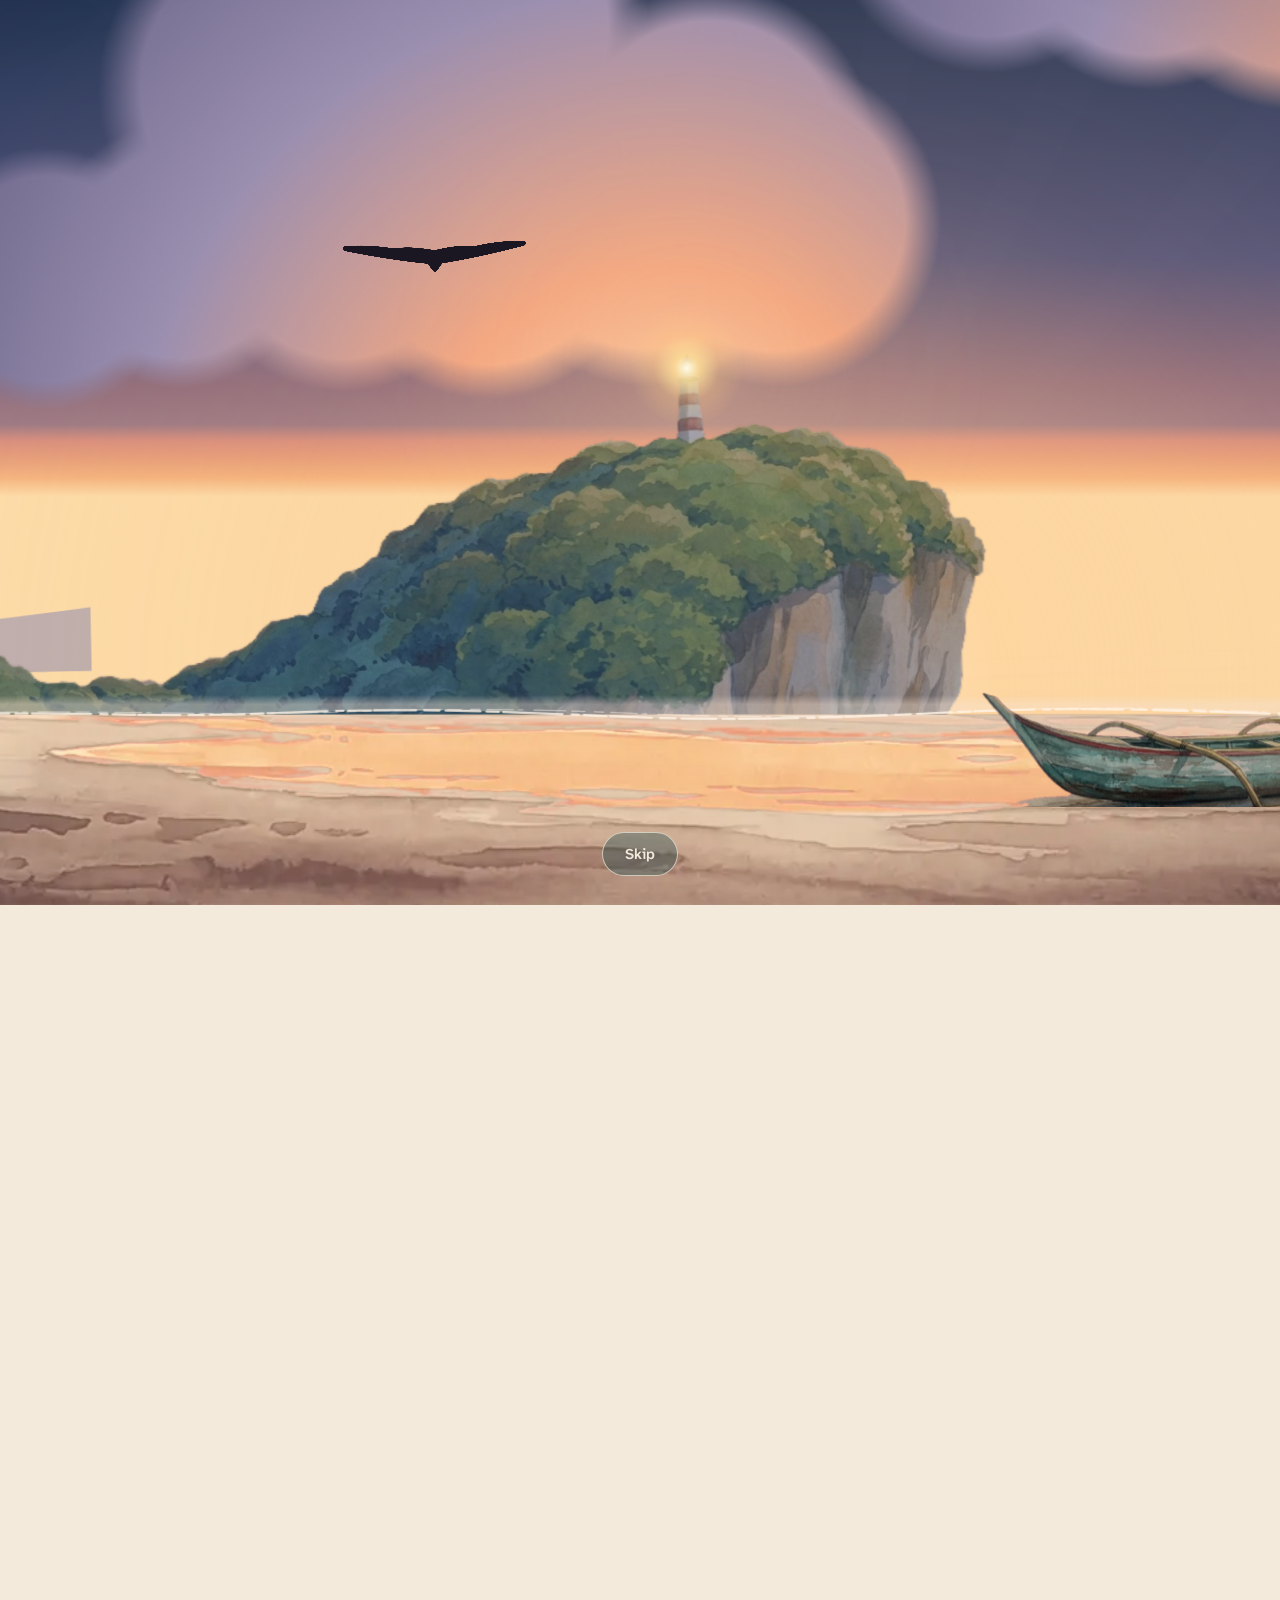
==== commit e8e4b29d: "Kitchen: Leny's note hangs on the bar by the logo, clear of the painting Co-Authored-By: Claude Opus" ====
--- a/namit-gid-site/index.html
+++ b/namit-gid-site/index.html
@@ -14,7 +14,7 @@
 <link rel="preconnect" href="https://fonts.gstatic.com" crossorigin>
 <link href="https://fonts.googleapis.com/css2?family=Atkinson+Hyperlegible+Next:ital,wght@0,400;0,600;1,400&family=Young+Serif&family=Caveat:wght@500;600;700&display=swap" rel="stylesheet">
 <link rel="preload" as="image" href="/assets/img/byaringan-painted-1680.webp">
-<link rel="stylesheet" href="assets/css/site.css?v=109">
+<link rel="stylesheet" href="assets/css/site.css?v=110">
 <script>
   /* Decide the intro before first paint so nothing flashes. For review, the
      intro plays on every visit and every refresh. With reduced motion or data
@@ -364,6 +364,6 @@
 
 <div class="sr-only" aria-live="polite" id="live"></div>
 <script src="https://cdnjs.cloudflare.com/ajax/libs/gsap/3.13.0/gsap.min.js" defer></script>
-<script src="assets/js/app.js?v=99" defer></script>
+<script src="assets/js/app.js?v=100" defer></script>
 </body>
 </html>
--- a/namit-gid-site/assets/css/site.css
+++ b/namit-gid-site/assets/css/site.css
@@ -1305,5 +1305,22 @@
 .phone-mail { display: flex; flex-wrap: wrap; align-items: center; align-content: center; gap: 2px 8px; padding: 8px 16px; }
 .phone-mail-addr { font-weight: 400; opacity: .85; overflow-wrap: anywhere; }
 
+/* Inside, Leny's note hangs on the bar beside the lighthouse, in place of the
+   name: her first line and name, the P.S. under them; a tap drops the rest
+   down over the page. */
+.bar:has(> .k-note) .bar-words { display: none; }
+.bar:has(> .k-note) .bar-brand { margin-right: 0; }
+.bar > .k-note { position: relative; left: auto; top: auto; align-self: flex-start; margin: 5px auto 0 0; z-index: 1; rotate: -1.5deg;
+  display: grid; grid-template-columns: auto auto; justify-content: start; align-items: baseline; column-gap: 8px; flex-shrink: 0; max-width: none; padding: 5px 11px 5px; }
+.bar > .k-note::before { top: -4px; width: 40px; height: 10px; }
+.bar > .k-note #menuH { font-size: 17px; }
+.bar > .k-note .sig { margin: 0; font-size: 15px; }
+.bar > .k-note .k-note-ps { grid-column: 1 / -1; margin: 1px 0 0; font-size: 12px; }
+/* (open, it lies over the page, right of the lighthouse, and the bar keeps its door) */
+.bar:has(> .k-note.read) .bar-out { margin-left: auto; }
+.bar > .k-note.read { position: absolute; left: calc(var(--gutter) + 36px); top: 0; grid-template-columns: auto; width: min(calc(100vw - 2 * var(--gutter) - 40px), 320px); padding: 10px 14px 9px; }
+@media (max-width: 699px) { .bar > .k-note.read { top: calc(var(--bar) - 10px); } }
+.bar > .k-note.read .sig { margin-top: 3px; text-align: right; }
+
 /* Taps stay taps: no double-tap zoom anywhere; pinch to zoom still works. */
 html { touch-action: manipulation; }
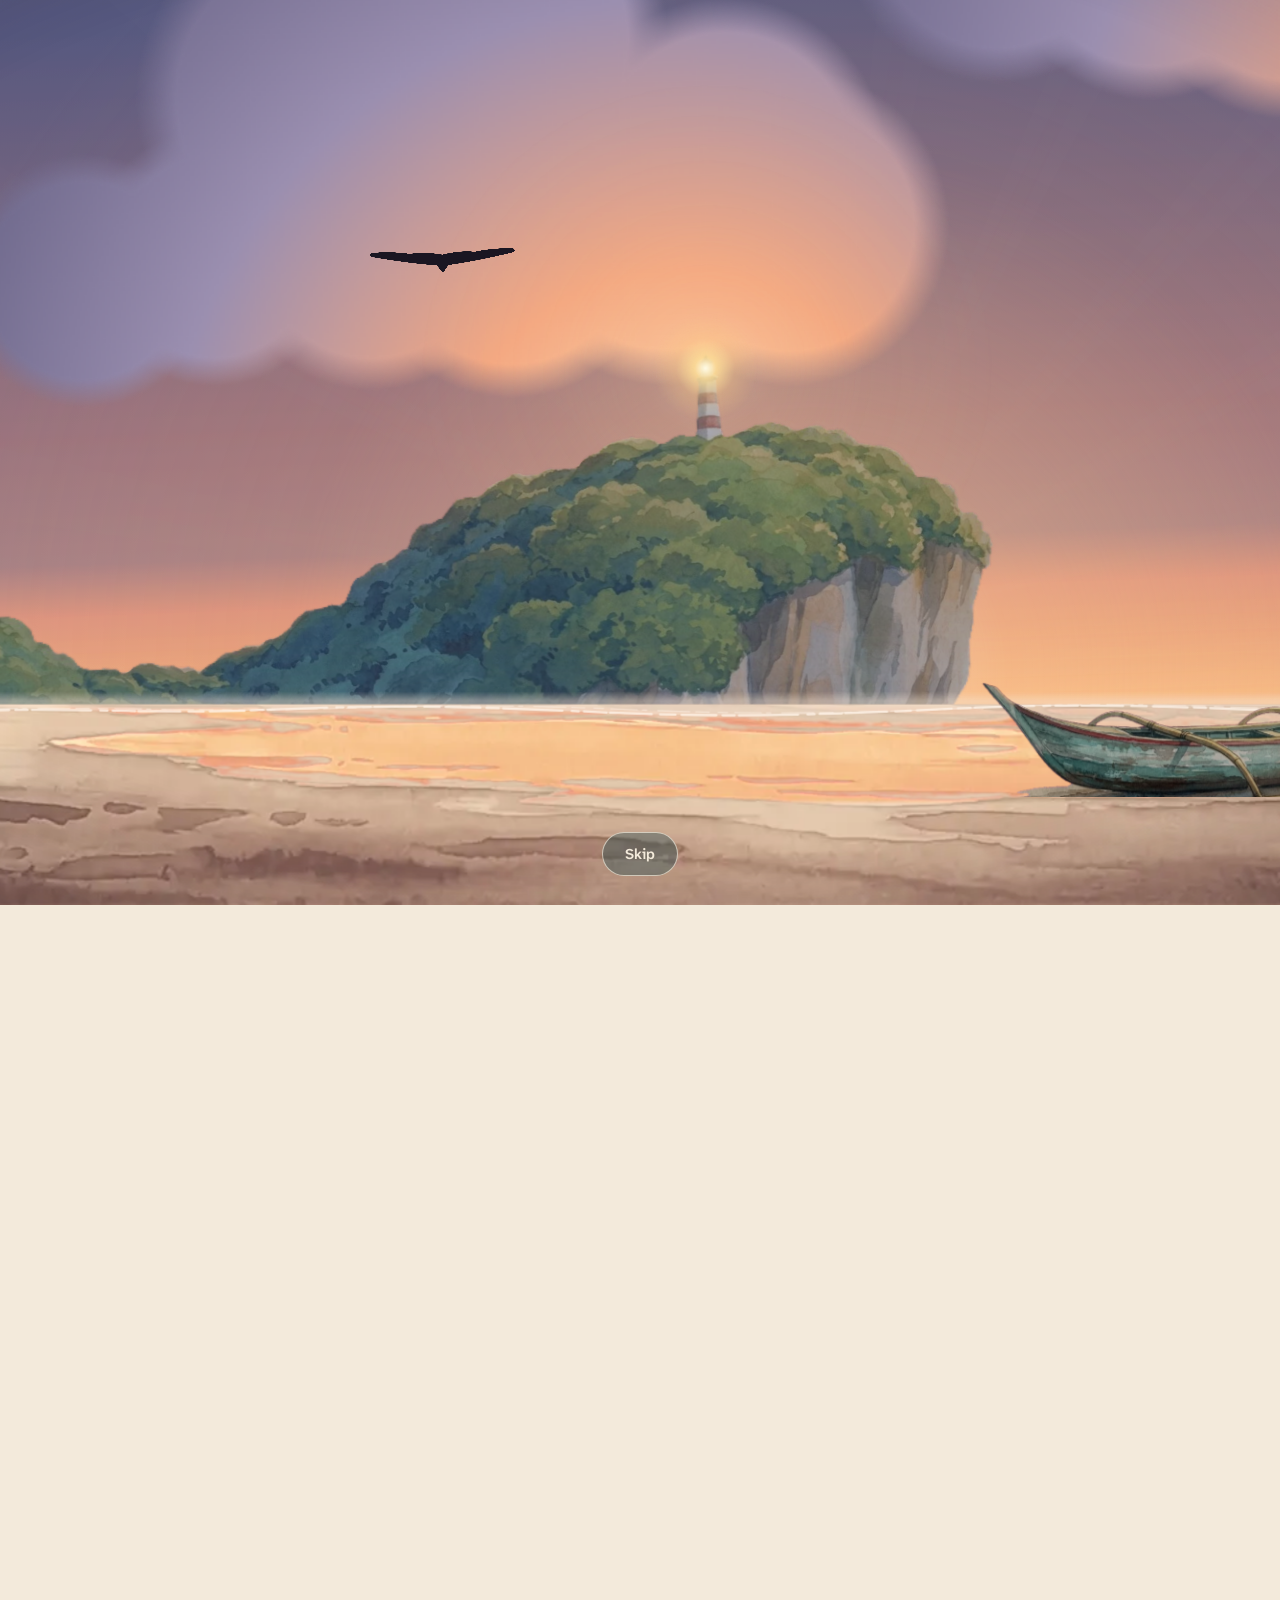
==== commit e66fcb0d: "Splash horizon stays whole while zooming; Takoshi surfaces after bubbles; phone pickup lines lower C" ====
--- a/namit-gid-site/index.html
+++ b/namit-gid-site/index.html
@@ -14,7 +14,7 @@
 <link rel="preconnect" href="https://fonts.gstatic.com" crossorigin>
 <link href="https://fonts.googleapis.com/css2?family=Atkinson+Hyperlegible+Next:ital,wght@0,400;0,600;1,400&family=Young+Serif&family=Caveat:wght@500;600;700&display=swap" rel="stylesheet">
 <link rel="preload" as="image" href="/assets/img/byaringan-painted-1680.webp">
-<link rel="stylesheet" href="assets/css/site.css?v=110">
+<link rel="stylesheet" href="assets/css/site.css?v=111">
 <script>
   /* Decide the intro before first paint so nothing flashes. For review, the
      intro plays on every visit and every refresh. With reduced motion or data
@@ -77,14 +77,14 @@
   <!-- Planes back to front. data-depth is how much each one moves with the
        camera: the island is 1, the far range barely moves, the foreground
        moves most. -->
-  <div class="st-sky"></div>
-  <div class="st-day" id="stDay"></div>
+  <div class="st-sky" data-depth="1"></div>
+  <div class="st-day" id="stDay" data-depth="1"></div>
   <div class="st-stars" id="stStars" data-depth=".25"></div>
   <div class="st-rays" id="stRays" data-depth=".5"></div>
   <div class="st-sun" id="stSun" data-depth=".5"></div>
-  <svg class="st-range" id="stRange" data-depth=".55" viewBox="0 0 1000 40" preserveAspectRatio="none"><path d="M0 40 L0 30 C40 22 70 26 110 18 C150 12 190 24 240 22 C290 20 310 32 360 38 L360 40Z M600 40 C640 39 660 35 700 30 C730 26 750 20 780 14 C800 11 830 16 860 22 C900 30 950 26 1000 22 L1000 40Z"/></svg>
+  <svg class="st-range" id="stRange" data-depth="1" viewBox="0 0 1000 40" preserveAspectRatio="none"><path d="M0 40 L0 30 C40 22 70 26 110 18 C150 12 190 24 240 22 C290 20 320 34 380 40Z M600 40 C640 39 660 35 700 30 C730 26 750 20 780 14 C800 11 830 16 860 22 C890 28 940 34 1000 40Z"/></svg>
   <div class="st-skyclouds" id="stSkyClouds" data-depth=".7"></div>
-  <div class="st-sea" id="stSea" data-depth=".85">
+  <div class="st-sea" id="stSea" data-depth="1">
     <div class="st-path" id="stPath"></div>
     <div class="st-lampref" id="stLampRef"></div><!-- the lamp's light on the water, painted strokes (app.js) -->
     <div class="st-waves" id="stWaves"></div>
@@ -98,7 +98,7 @@
     <i class="st-halo" id="stHalo"></i>
     <i class="st-glow" id="stGlow"></i>
   </div>
-  <div class="st-haze" id="stHaze" data-depth="1.1"></div>
+  <div class="st-haze" id="stHaze" data-depth="1"></div>
   <svg class="st-far" id="stFar" data-depth=".9" viewBox="0 0 100 40"><path id="farA"/><path id="farB"/></svg>
   <svg class="st-bird" id="stBird" viewBox="0 0 100 44"><path id="stWing" d="M2 22 Q24 2 50 20 Q76 2 98 22 Q76 12 50 26 Q24 12 2 22Z"/></svg>
   <div class="st-near" id="stNear"></div>
@@ -364,6 +364,6 @@
 
 <div class="sr-only" aria-live="polite" id="live"></div>
 <script src="https://cdnjs.cloudflare.com/ajax/libs/gsap/3.13.0/gsap.min.js" defer></script>
-<script src="assets/js/app.js?v=100" defer></script>
+<script src="assets/js/app.js?v=101" defer></script>
 </body>
 </html>
--- a/namit-gid-site/assets/css/site.css
+++ b/namit-gid-site/assets/css/site.css
@@ -625,6 +625,13 @@
 .beach-spot.unseen { opacity: 0; translate: 0 10px; }
 .beach-spot.unseen, .beach-spot.unseen .beach-item, .beach-spot.unseen .beach-item::after { pointer-events: none; }
 html.calm .beach-spot { transition: none; }
+/* Takoshi, under the water until a few bubbles come up (app.js), then up it comes */
+.beach-spot[data-item="octopus"] .beach-item { transition: opacity 600ms var(--ease-out), translate 900ms cubic-bezier(.2, .8, .3, 1.15); }
+.beach-spot.diving .beach-item { opacity: 0; translate: 0 calc(var(--s) * .3); pointer-events: none; }
+.beach-spot.diving .beach-item::after { pointer-events: none; }
+.tk-bubble { position: absolute; border-radius: 50%; pointer-events: none; opacity: 0;
+  background: radial-gradient(circle at 34% 30%, rgba(255, 255, 255, .95) 0 16%, rgba(255, 255, 255, .15) 34%, rgba(214, 228, 245, .12) 70%, rgba(240, 246, 255, .45));
+  box-shadow: inset 0 0 0 1px rgba(240, 246, 255, .65), 0 0 6px rgba(255, 236, 210, .35); }
 .beach-spot.open { z-index: 4; }
 .beach-item { position: absolute; left: calc(var(--s) / -2); top: calc(var(--s) / -2); width: var(--s); height: var(--s); padding: 0; border: 0; border-radius: 50%;
   background: none; color: inherit; font: inherit; cursor: pointer; -webkit-tap-highlight-color: transparent; }
@@ -702,7 +709,8 @@
    screen like the name, so they never need a walk to find */
 .dusk.band .dusk-caption { display: contents; }
 .dusk.band #duskH { position: absolute; left: var(--gutter); right: var(--gutter); text-align: center; }
-.dusk.band .dusk-pickup { position: absolute; left: var(--gutter); right: var(--gutter); top: calc(var(--art-y, 0px) + var(--art-h, 0px) * .93); gap: 2px; justify-items: center; text-align: center;
+/* (halfway down the dark under the painting, clear of the footer; on the sand when there is none) */
+.dusk.band .dusk-pickup { position: absolute; left: var(--gutter); right: var(--gutter); top: max(calc(var(--art-y, 0px) + var(--art-h, 0px) * .93), calc((var(--art-y, 0px) + var(--art-h, 0px) + 100%) / 2 - 36px)); gap: 2px; justify-items: center; text-align: center;
   text-shadow: 0 1px 2px rgba(15, 18, 32, .95), 0 0 8px rgba(15, 18, 32, .8), 0 0 18px rgba(15, 18, 32, .5); }
 .dusk.band .dusk-pickup p { line-height: 1.35; }
 .dusk.band.sky #duskH { bottom: auto; top: calc(var(--bar) + 14px); text-shadow: 0 1px 3px rgba(15, 18, 32, .9), 0 0 6px rgba(15, 18, 32, .75), 0 0 18px rgba(15, 18, 32, .6); }
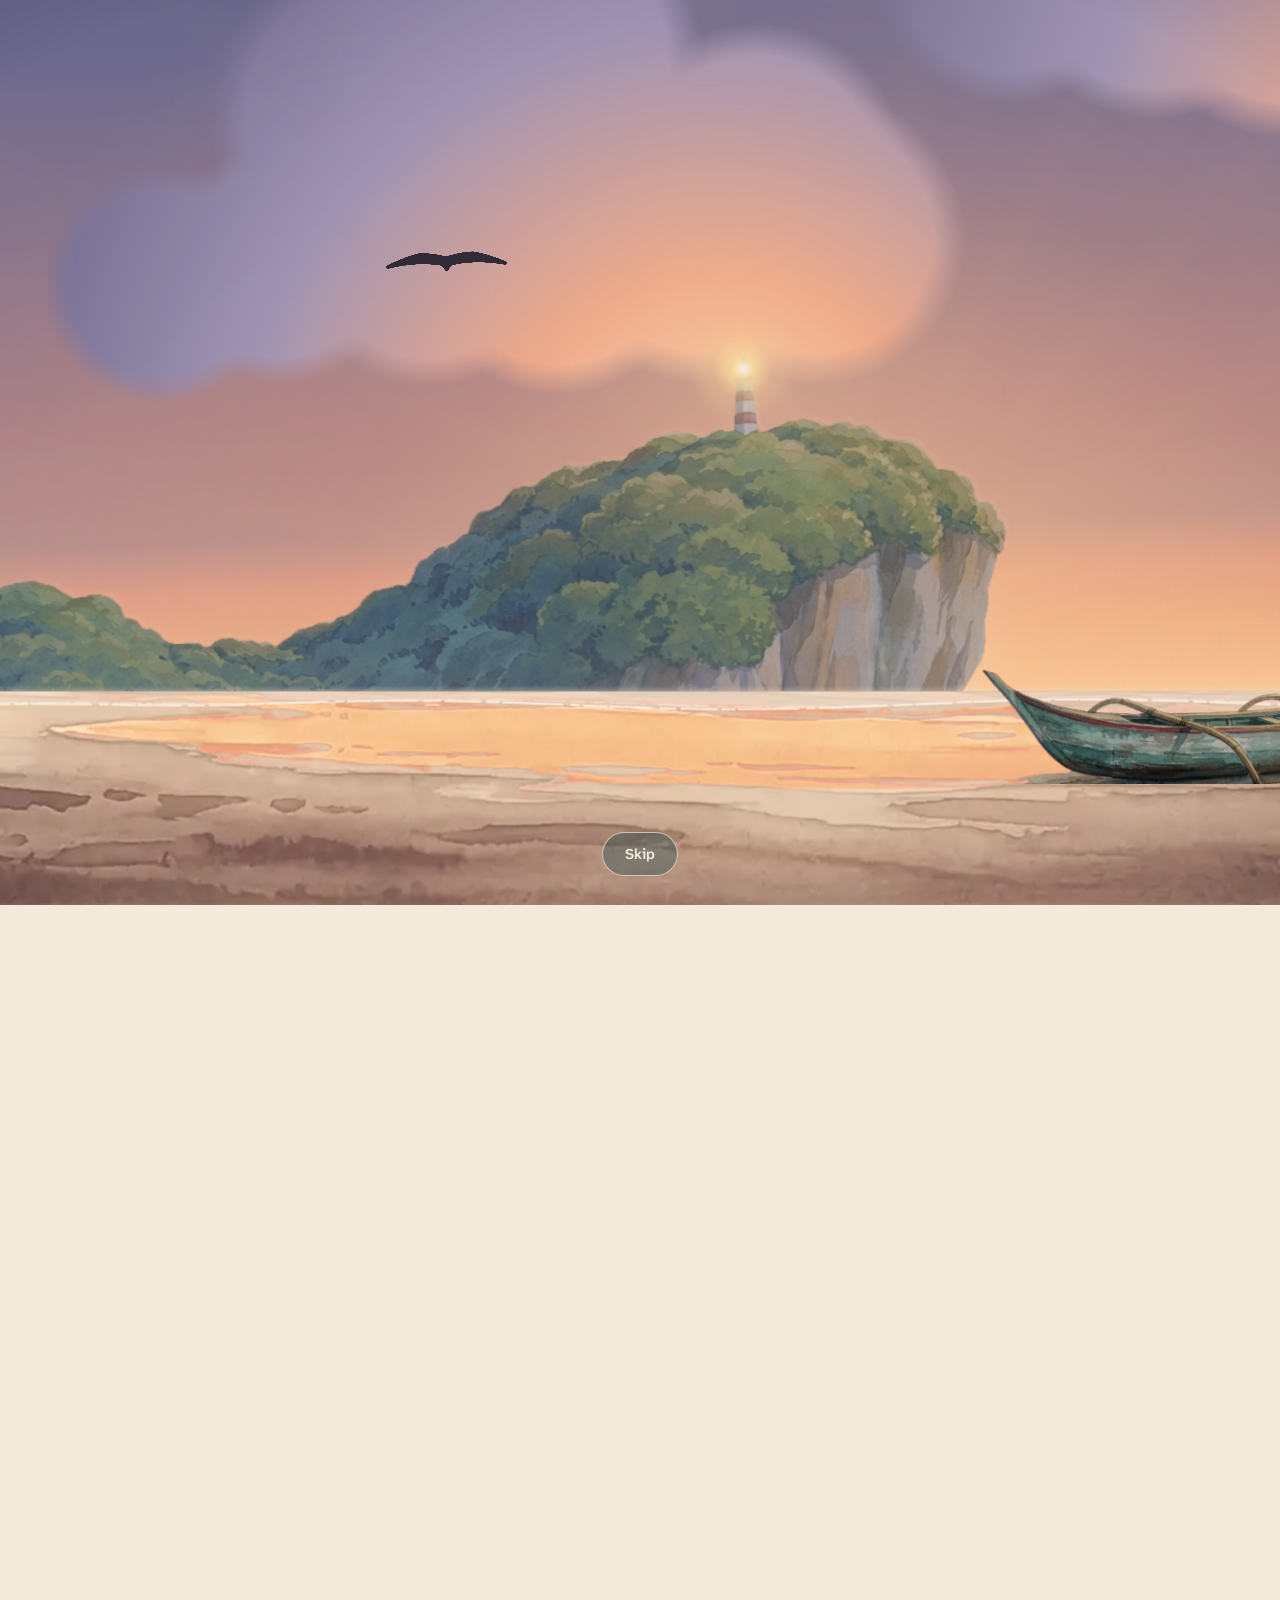
==== commit e698a679: "Splash: note why horizon layers share the island's depth Co-Authored-By: Claude Opus 5.5 <noreply@an" ====
--- a/namit-gid-site/index.html
+++ b/namit-gid-site/index.html
@@ -75,8 +75,9 @@
      Everything here moves by transform or opacity only. -->
 <div class="stage" id="stage" aria-hidden="true">
   <!-- Planes back to front. data-depth is how much each one moves with the
-       camera: the island is 1, the far range barely moves, the foreground
-       moves most. -->
+       camera: the island is 1, and so is all that meets the horizon (sky,
+       range, sea), so the horizon holds together while zooming; the sky's
+       clouds and sun move less, the foreground moves most. -->
   <div class="st-sky" data-depth="1"></div>
   <div class="st-day" id="stDay" data-depth="1"></div>
   <div class="st-stars" id="stStars" data-depth=".25"></div>
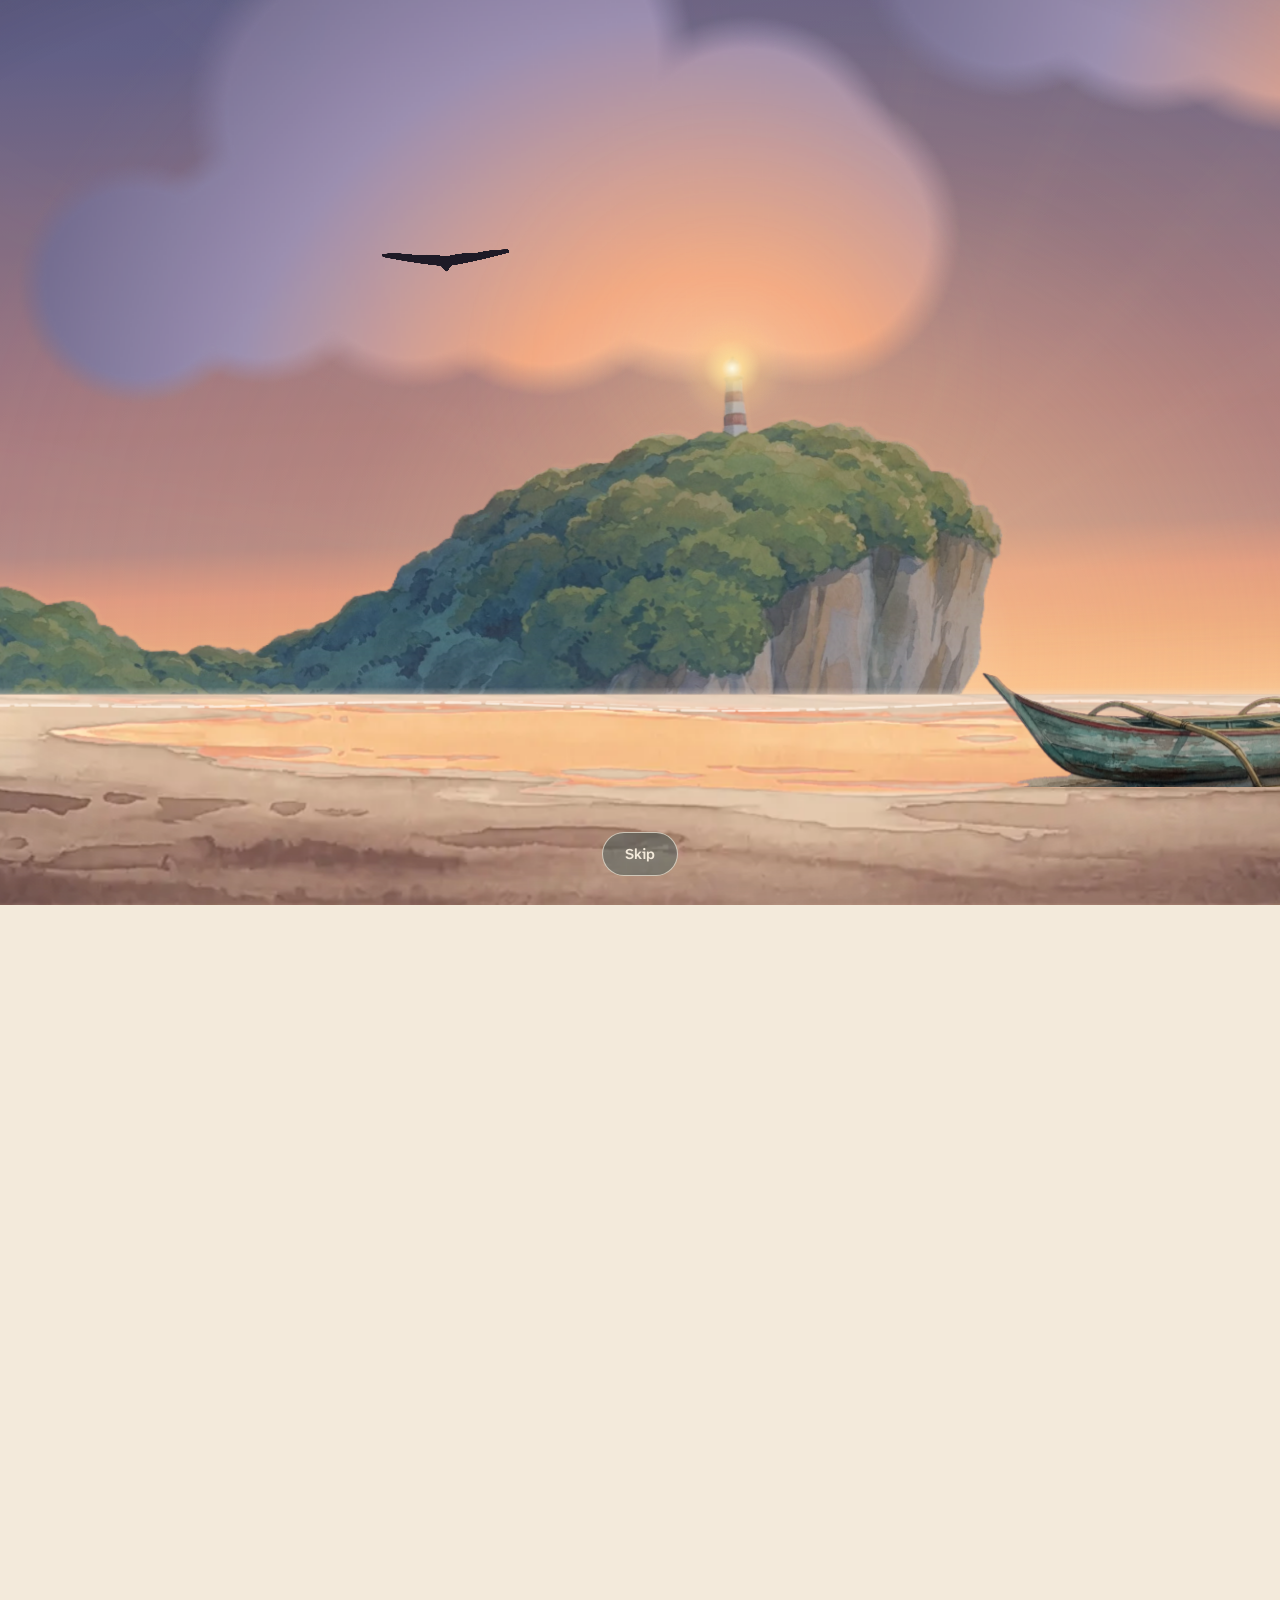
==== commit 0883be66: "Beach: taller painting on phones, birds, swash, fireflies on phones, Takoshi wanders, December parol" ====
--- a/namit-gid-site/index.html
+++ b/namit-gid-site/index.html
@@ -14,7 +14,7 @@
 <link rel="preconnect" href="https://fonts.gstatic.com" crossorigin>
 <link href="https://fonts.googleapis.com/css2?family=Atkinson+Hyperlegible+Next:ital,wght@0,400;0,600;1,400&family=Young+Serif&family=Caveat:wght@500;600;700&display=swap" rel="stylesheet">
 <link rel="preload" as="image" href="/assets/img/byaringan-painted-1680.webp">
-<link rel="stylesheet" href="assets/css/site.css?v=111">
+<link rel="stylesheet" href="assets/css/site.css?v=112">
 <script>
   /* Decide the intro before first paint so nothing flashes. For review, the
      intro plays on every visit and every refresh. With reduced motion or data
@@ -142,6 +142,8 @@
   </a>
   <!-- at the beach (and during the intro) it reads "Open the Door" and plays
        the door's entrance; anywhere else it is plain Order -->
+  <!-- sound, only if asked for: the sea outside, the pan sizzling inside (app.js) -->
+  <button class="bar-sound" id="barSound" type="button" aria-pressed="false" aria-label="Sound"><svg viewBox="0 0 24 24" aria-hidden="true"><path class="spk" d="M4 9.5h3.2L12 5.5v13l-4.8-4H4z"/><path class="on" d="M15.2 9.2a4 4 0 0 1 0 5.6M17.8 6.7a7.6 7.6 0 0 1 0 10.6"/><path class="off" d="M15.5 9.5l5 5M20.5 9.5l-5 5"/></svg></button>
   <a class="bar-order" href="#menu"><span class="bar-order-door">Open the Door</span><span class="bar-order-word">Order</span></a>
   <!-- inside, the same slot steps back out: the beach door in small, wooden
        planks in its frame with the warm light at its seams; it opens a little on hover -->
@@ -168,7 +170,13 @@
     <div class="dusk-still" id="duskStill">
     <div class="dusk-sky" aria-hidden="true"></div>
     <div class="dusk-art" id="duskArt">
+      <!-- on a tall phone, the same painting with more sky above and more sand
+           below (the middle is the painting itself, pixel for pixel), so the
+           screen is painted top to bottom -->
+      <img class="dusk-tall" src="assets/img/dusk/beach-tall-2400.webp" width="2400" height="1921" alt="" aria-hidden="true" loading="lazy" decoding="async">
       <img class="dusk-beach" id="duskBeach" src="assets/img/dusk/beach-2400.webp" srcset="assets/img/dusk/beach-2400.webp 2400w, assets/img/dusk/beach-4096.webp 4096w" sizes="(max-aspect-ratio: 33/40) 257vw, max(100vw, 236vh)" width="2400" height="1018" alt="" aria-hidden="true" fetchpriority="high">
+      <!-- a parol hung from the palm's frond, from December to Three Kings (app.js) -->
+      <img class="dusk-parol" id="duskParol" src="assets/img/dusk/parol.webp" width="295" height="520" alt="" aria-hidden="true" loading="lazy" decoding="async" hidden>
       <!-- a sharper painting of the door's surroundings (DOOR_CROP), laid over
            the beach for the push in through the door -->
       <img class="dusk-crop" id="duskCrop" width="950" height="1129" alt="" aria-hidden="true" hidden>
@@ -178,6 +186,10 @@
       <i class="dusk-halo" aria-hidden="true"></i>
       <div class="dusk-lampref" id="duskLampRef" aria-hidden="true"></div>
       <i class="dusk-lamp" aria-hidden="true"></i>
+      <!-- the sea washing up the wet sand and back (two washes, out of step) -->
+      <svg width="0" height="0" style="position:absolute" aria-hidden="true"><defs><linearGradient id="duskSwashG" x1="0" y1="0" x2="0" y2="1"><stop offset="0" stop-color="#EADBE6" stop-opacity="0"/><stop offset=".55" stop-color="#EADBE6" stop-opacity=".3"/><stop offset=".82" stop-color="#FFF2EC" stop-opacity=".75"/><stop offset="1" stop-color="#FFF2EC" stop-opacity="0"/></linearGradient></defs></svg>
+      <svg class="dusk-swash" viewBox="0 0 400 20" preserveAspectRatio="none" aria-hidden="true"><path fill="url(#duskSwashG)" d="M0 0H400V12C370 15 350 11 320 14C290 17 270 12 240 15C210 18 190 13 160 16C130 18 110 13 80 15C50 17 30 12 0 14Z"/></svg>
+      <svg class="dusk-swash b" viewBox="0 0 400 20" preserveAspectRatio="none" aria-hidden="true"><path fill="url(#duskSwashG)" d="M0 0H400V12C370 15 350 11 320 14C290 17 270 12 240 15C210 18 190 13 160 16C130 18 110 13 80 15C50 17 30 12 0 14Z"/></svg>
       <img class="dusk-boat" src="assets/img/bangka-painted.webp" width="1000" height="356" alt="" aria-hidden="true">
       <i class="dusk-fade" aria-hidden="true"></i>
       <i class="dusk-lampwet" aria-hidden="true"></i>
@@ -246,6 +258,8 @@
         <p class="next-pickup" id="nextPickup" hidden></p>
       </div>
     </div>
+    <!-- signed in the corner, like the painting it is -->
+    <p class="dusk-sig" aria-hidden="true">Leny · 2026</p>
     <p class="dusk-legal">© 2026 Namit Gid · <a href="https://takoshi.ca/privacy.html">Privacy</a> · <a href="https://takoshi.ca/terms.html">Terms</a></p>
     </div>
     </div>
@@ -365,6 +379,6 @@
 
 <div class="sr-only" aria-live="polite" id="live"></div>
 <script src="https://cdnjs.cloudflare.com/ajax/libs/gsap/3.13.0/gsap.min.js" defer></script>
-<script src="assets/js/app.js?v=101" defer></script>
+<script src="assets/js/app.js?v=102" defer></script>
 </body>
 </html>
--- a/namit-gid-site/assets/css/site.css
+++ b/namit-gid-site/assets/css/site.css
@@ -521,7 +521,7 @@
 /* DOOR_CROP {x .335, y .52, w .15, h .42}: the door's surroundings, painted
    finer, laid exactly over the beach while the camera pushes in */
 .dusk-crop { left: 33.5%; top: 52%; width: 15%; height: 42%; }
-.dusk-crop[hidden] { display: none; }
+.dusk-crop[hidden], .dusk-parol[hidden] { display: none; }
 /* the island, the lamp and the bangka, placed on the painting */
 .dusk-isle { left: 50.5%; width: 19%; top: 41.4%; filter: brightness(.55) saturate(.75) sepia(.15) hue-rotate(-12deg); }
 .dusk-lamp { left: calc(50.5% + 19% * .78); top: 42.1%; width: 2.6%; aspect-ratio: 1; translate: -50% -50%; border-radius: 50%; opacity: .85; scale: 1;
@@ -543,6 +543,36 @@
 .dusk-boat { pointer-events: none; }
 /* the bottom 30% of the painting fades into the night below it, under the door so its light and reflection stay bright */
 .dusk-fade { left: 0; right: 0; bottom: 0; height: 30%; background: linear-gradient(transparent, #1B1F32); }
+/* the taller painting: 822 rows of sky above the painting's 2688 and 1562 of
+   sand below (of 5072); only on a tall phone, where the band leaves room.
+   Its foot fades to the night at the very bottom instead. */
+.dusk-tall { display: none; left: 0; width: 100%; top: -30.58%; height: 188.69%; }
+.dusk.band .dusk-tall { display: block; }
+/* the sea washing up the wet sand and back along the shore, a thin foam edge
+   (two washes out of step); still when calm or on reduced motion */
+.dusk-swash { left: 6%; width: 88%; top: 73.6%; height: 2.6%; pointer-events: none; opacity: 0; overflow: visible;
+  -webkit-mask: linear-gradient(90deg, transparent, #000 12%, #000 88%, transparent); mask: linear-gradient(90deg, transparent, #000 12%, #000 88%, transparent); }
+.dusk-swash.b { left: 14%; width: 80%; }
+:where(html:not(.intro):not(.inside):not(.calm) .dusk.live) .dusk-swash { animation: swash 8s ease-in-out infinite; }
+:where(html:not(.intro):not(.inside):not(.calm) .dusk.live) .dusk-swash.b { animation-delay: -4s; animation-duration: 9s; }
+@keyframes swash { 0% { opacity: 0; transform: translateY(-40%); } 35% { opacity: .85; transform: translateY(45%); } 60% { opacity: .55; transform: translateY(38%); } 100% { opacity: 0; transform: translateY(-20%); } }
+@media (prefers-reduced-motion: reduce) { .dusk-swash { display: none; } }
+.dusk.band .dusk-fade { bottom: -58.11%; height: 34%; }
+/* the parol: hung by its string from the right palm's frond, swaying a
+   little and glowing warm; still when calm */
+.dusk-parol { left: 28.3%; top: 19.5%; width: 3.4%; height: auto; transform-origin: 50% 0; z-index: 1;
+  filter: drop-shadow(0 0 6px rgba(255, 196, 120, .55)) drop-shadow(0 0 16px rgba(255, 170, 90, .3)); }
+:where(html:not(.intro):not(.calm) .dusk.live) .dusk-parol { animation: parol-sway 4.5s ease-in-out infinite alternate; }
+@keyframes parol-sway { from { rotate: -3deg; } to { rotate: 3deg; } }
+@media (prefers-reduced-motion: reduce) { .dusk-parol { animation: none !important; } }
+/* Leny's signature in the corner of the beach, as on a painting */
+.dusk-sig { position: absolute; right: var(--gutter); bottom: max(34px, calc(env(safe-area-inset-bottom) + 28px)); margin: 0; z-index: 2; pointer-events: none;
+  font: 400 22px/1 var(--hand); color: rgba(251, 243, 226, .6); rotate: -4deg; text-shadow: 0 1px 3px rgba(15, 18, 32, .7); }
+html.intro .dusk-sig { opacity: 0; }
+.dusk-sig { transition: opacity 1.2s var(--ease-out) .6s; }
+/* birds crossing the evening sky (app.js), soft as if painted into it */
+.dusk-birds { position: absolute; left: 0; width: clamp(130px, 17vw, 230px); z-index: 1; pointer-events: none; overflow: visible;
+  fill: #2B2440; stroke: #2B2440; stroke-width: 1.4; stroke-linejoin: round; opacity: .72; filter: blur(.3px); }
 
 /* The door: the opening is 100 x 200 units (see the anchors above), so x in
    units is x% of its width and y is y/2 % of its height. */
@@ -746,8 +776,9 @@
    starts from 0 so the swing settles straight into the sway */
 @keyframes sign-sway { 0%, 100% { rotate: 0deg; } 25% { rotate: 2deg; } 75% { rotate: -2deg; } }
 @keyframes door-breathe { 50% { opacity: .36; } }
-/* the fireflies sit by the palms, off the side of the band on a phone */
-.dusk.band .fireflies { display: none; }
+/* by the palms, off the side of the band on a phone: there they drift over
+   the sand around the door instead */
+.dusk.band .fireflies { left: 18%; top: 56%; width: 38%; height: 30%; }
 
 /* ── going in and stepping outside (enterKitchen(), leaveKitchen() in app.js) ── */
 /* The page holds still under the move; the idle breathing of the light
@@ -1330,5 +1361,21 @@
 @media (max-width: 699px) { .bar > .k-note.read { top: calc(var(--bar) - 10px); } }
 .bar > .k-note.read .sig { margin-top: 3px; text-align: right; }
 
+/* the sound switch: a speaker, crossed out until it's on */
+.bar-sound { display: inline-flex; align-items: center; justify-content: center; width: 40px; height: 40px; flex: none; padding: 0; border: 0; border-radius: 50%;
+  background: transparent; color: var(--ink-2); cursor: pointer; -webkit-tap-highlight-color: transparent; }
+.bar-sound:hover { background: rgba(30, 90, 99, .07); }
+.bar-sound:focus-visible { outline: 3px solid #F6C97A; outline-offset: 1px; }
+.bar-sound svg { width: 22px; height: 22px; fill: none; stroke: currentColor; stroke-width: 1.7; stroke-linecap: round; stroke-linejoin: round; }
+.bar-sound .spk { fill: currentColor; }
+.bar-sound[aria-pressed="true"] .off, .bar-sound[aria-pressed="false"] .on { display: none; }
+html.intro .bar-sound, html.at-door .bar-sound { color: #FBF3E2; }
+html.intro .bar-sound { visibility: hidden; }
+/* a phone in the kitchen: the note takes the room, so Outside is its door alone (still named) */
+@media (max-width: 419px) {
+  html.inside .bar-out span { position: absolute; width: 1px; height: 1px; overflow: hidden; clip-path: inset(50%); white-space: nowrap; }
+  html.inside .bar-out { padding-inline: 10px; }
+}
+
 /* Taps stay taps: no double-tap zoom anywhere; pinch to zoom still works. */
 html { touch-action: manipulation; }
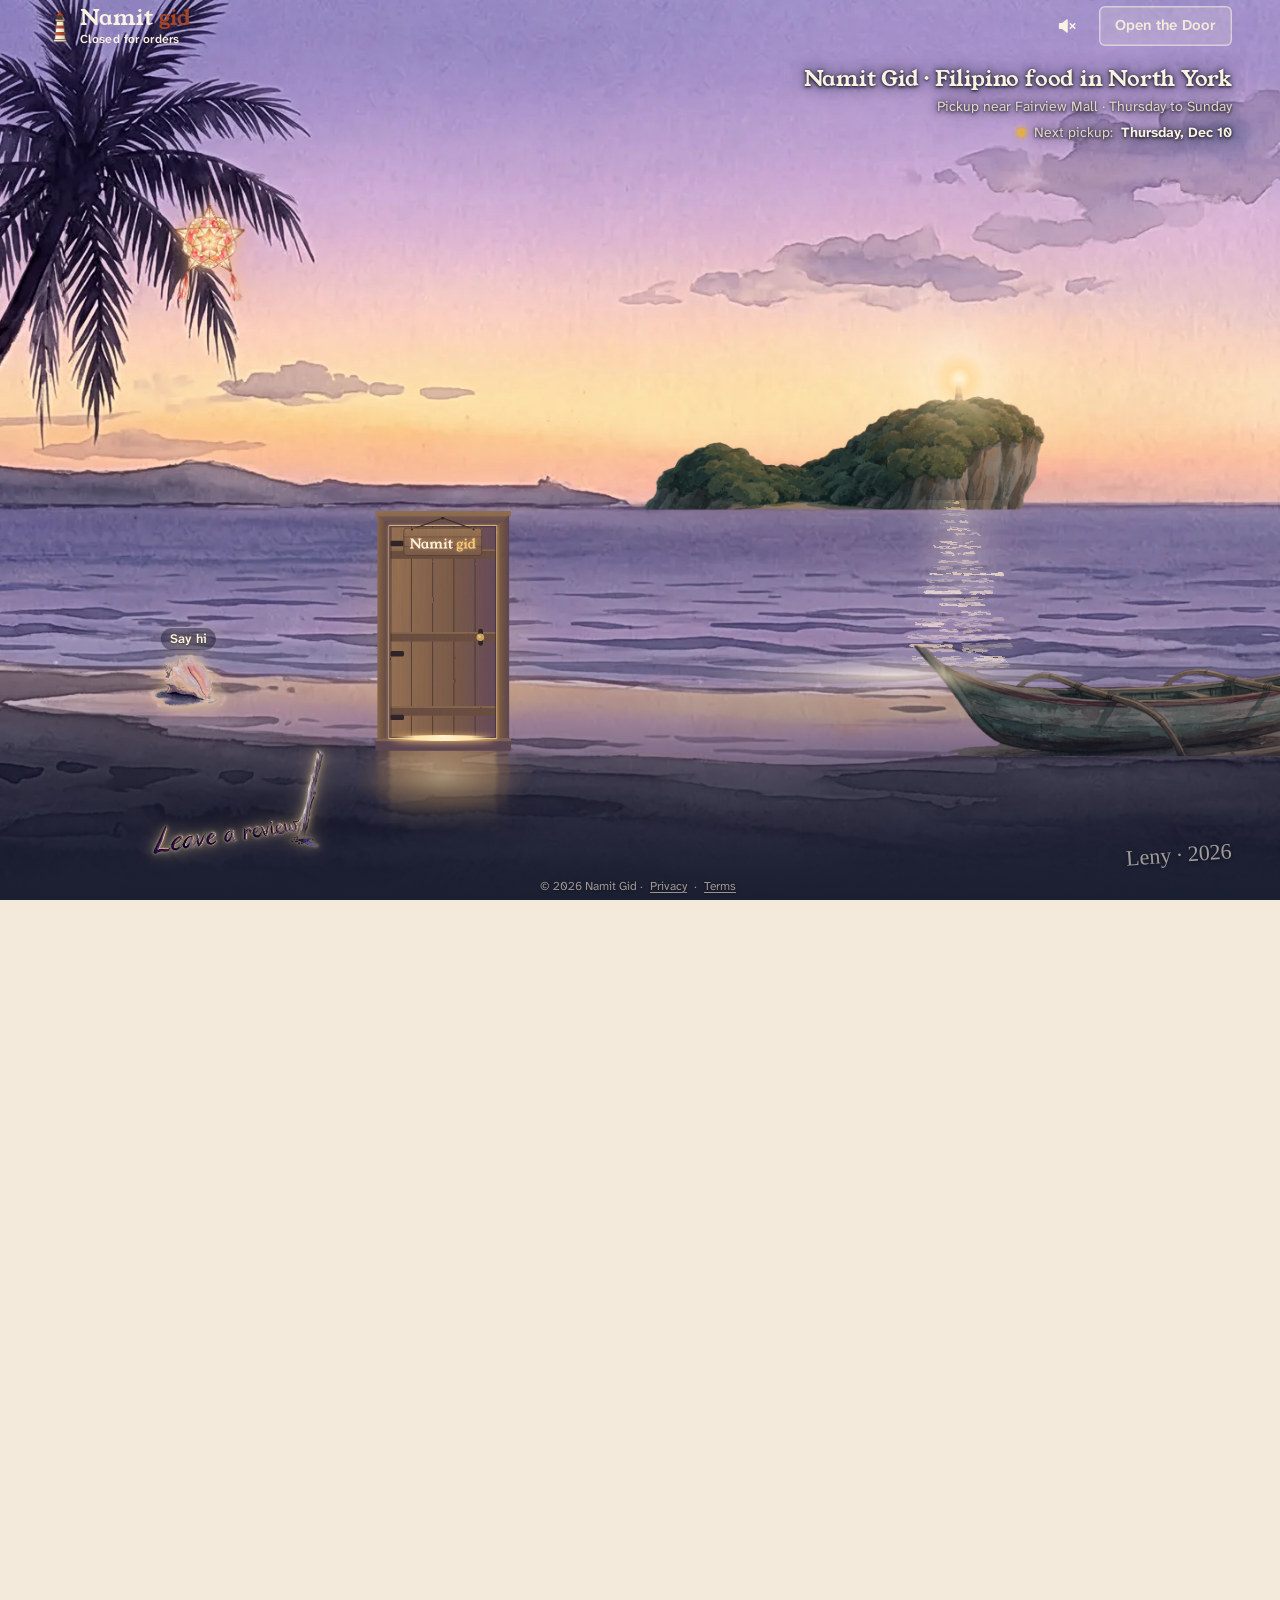
==== commit f9250c59: "Birds fly natural, weaving paths; Christmas season from September: parol now, lights and parol in th" ====
--- a/namit-gid-site/index.html
+++ b/namit-gid-site/index.html
@@ -14,7 +14,7 @@
 <link rel="preconnect" href="https://fonts.gstatic.com" crossorigin>
 <link href="https://fonts.googleapis.com/css2?family=Atkinson+Hyperlegible+Next:ital,wght@0,400;0,600;1,400&family=Young+Serif&family=Caveat:wght@500;600;700&display=swap" rel="stylesheet">
 <link rel="preload" as="image" href="/assets/img/byaringan-painted-1680.webp">
-<link rel="stylesheet" href="assets/css/site.css?v=112">
+<link rel="stylesheet" href="assets/css/site.css?v=113">
 <script>
   /* Decide the intro before first paint so nothing flashes. For review, the
      intro plays on every visit and every refresh. With reduced motion or data
@@ -305,6 +305,11 @@
           <img class="k-friend k-fuzz-wave" src="assets/img/kitchen/fuzz-wave.webp" width="120" height="131" alt="" aria-hidden="true" loading="lazy">
           <img class="k-friend k-fuzz-jump" src="assets/img/kitchen/fuzz-jump.webp" width="140" height="129" alt="" aria-hidden="true" loading="lazy">
           <!-- warm motes of light drifting through the room -->
+          <!-- Christmas, from the -ber months to Three Kings (html.pasko): a swag of
+               lights under the dish cabinet, and a parol hung from it over the pots -->
+          <svg class="k-lights k-xmas" viewBox="0 0 523 84" aria-hidden="true"><path class="kw" d="M0 3 Q54.5 84 109 3 Q212.5 84 316 3 Q419.5 84 523 3"/><g transform="translate(27.3 33.4) rotate(8)"><rect x="-1.6" y="0" width="3.2" height="3" rx=".6" fill="#3A3026"/><ellipse class="kb" style="--c:#E8493A;--t:1.60s;--o:-0.00s" cx="0" cy="8.2" rx="3.6" ry="5.4"/></g><g transform="translate(54.5 43.5) rotate(0)"><rect x="-1.6" y="0" width="3.2" height="3" rx=".6" fill="#3A3026"/><ellipse class="kb" style="--c:#F4C04A;--t:2.77s;--o:-1.86s" cx="0" cy="8.2" rx="3.6" ry="5.4"/></g><g transform="translate(81.8 33.4) rotate(-8)"><rect x="-1.6" y="0" width="3.2" height="3" rx=".6" fill="#3A3026"/><ellipse class="kb" style="--c:#3E9E5A;--t:2.27s;--o:-1.29s" cx="0" cy="8.2" rx="3.6" ry="5.4"/></g><g transform="translate(134.9 20.7) rotate(11)"><rect x="-1.6" y="0" width="3.2" height="3" rx=".6" fill="#3A3026"/><ellipse class="kb" style="--c:#4C86D6;--t:1.77s;--o:-0.71s" cx="0" cy="8.2" rx="3.6" ry="5.4"/></g><g transform="translate(160.8 33.4) rotate(8)"><rect x="-1.6" y="0" width="3.2" height="3" rx=".6" fill="#3A3026"/><ellipse class="kb" style="--c:#F08C3A;--t:2.93s;--o:-0.14s" cx="0" cy="8.2" rx="3.6" ry="5.4"/></g><g transform="translate(186.6 41.0) rotate(4)"><rect x="-1.6" y="0" width="3.2" height="3" rx=".6" fill="#3A3026"/><ellipse class="kb" style="--c:#E8493A;--t:2.43s;--o:-2.00s" cx="0" cy="8.2" rx="3.6" ry="5.4"/></g><g transform="translate(212.5 43.5) rotate(0)"><rect x="-1.6" y="0" width="3.2" height="3" rx=".6" fill="#3A3026"/><ellipse class="kb" style="--c:#F4C04A;--t:1.93s;--o:-1.43s" cx="0" cy="8.2" rx="3.6" ry="5.4"/></g><g transform="translate(238.4 41.0) rotate(-4)"><rect x="-1.6" y="0" width="3.2" height="3" rx=".6" fill="#3A3026"/><ellipse class="kb" style="--c:#3E9E5A;--t:3.10s;--o:-0.86s" cx="0" cy="8.2" rx="3.6" ry="5.4"/></g><g transform="translate(264.3 33.4) rotate(-8)"><rect x="-1.6" y="0" width="3.2" height="3" rx=".6" fill="#3A3026"/><ellipse class="kb" style="--c:#4C86D6;--t:2.60s;--o:-0.29s" cx="0" cy="8.2" rx="3.6" ry="5.4"/></g><g transform="translate(290.1 20.7) rotate(-11)"><rect x="-1.6" y="0" width="3.2" height="3" rx=".6" fill="#3A3026"/><ellipse class="kb" style="--c:#F08C3A;--t:2.10s;--o:-2.14s" cx="0" cy="8.2" rx="3.6" ry="5.4"/></g><g transform="translate(341.9 20.7) rotate(11)"><rect x="-1.6" y="0" width="3.2" height="3" rx=".6" fill="#3A3026"/><ellipse class="kb" style="--c:#E8493A;--t:1.60s;--o:-1.57s" cx="0" cy="8.2" rx="3.6" ry="5.4"/></g><g transform="translate(367.8 33.4) rotate(8)"><rect x="-1.6" y="0" width="3.2" height="3" rx=".6" fill="#3A3026"/><ellipse class="kb" style="--c:#F4C04A;--t:2.77s;--o:-1.00s" cx="0" cy="8.2" rx="3.6" ry="5.4"/></g><g transform="translate(393.6 41.0) rotate(4)"><rect x="-1.6" y="0" width="3.2" height="3" rx=".6" fill="#3A3026"/><ellipse class="kb" style="--c:#3E9E5A;--t:2.27s;--o:-0.43s" cx="0" cy="8.2" rx="3.6" ry="5.4"/></g><g transform="translate(419.5 43.5) rotate(0)"><rect x="-1.6" y="0" width="3.2" height="3" rx=".6" fill="#3A3026"/><ellipse class="kb" style="--c:#4C86D6;--t:1.77s;--o:-2.29s" cx="0" cy="8.2" rx="3.6" ry="5.4"/></g><g transform="translate(445.4 41.0) rotate(-4)"><rect x="-1.6" y="0" width="3.2" height="3" rx=".6" fill="#3A3026"/><ellipse class="kb" style="--c:#F08C3A;--t:2.93s;--o:-1.71s" cx="0" cy="8.2" rx="3.6" ry="5.4"/></g><g transform="translate(471.3 33.4) rotate(-8)"><rect x="-1.6" y="0" width="3.2" height="3" rx=".6" fill="#3A3026"/><ellipse class="kb" style="--c:#E8493A;--t:2.43s;--o:-1.14s" cx="0" cy="8.2" rx="3.6" ry="5.4"/></g><g transform="translate(497.1 20.7) rotate(-11)"><rect x="-1.6" y="0" width="3.2" height="3" rx=".6" fill="#3A3026"/><ellipse class="kb" style="--c:#F4C04A;--t:1.93s;--o:-0.57s" cx="0" cy="8.2" rx="3.6" ry="5.4"/></g></svg>
+          <svg class="k-lights k-lights-shelf k-xmas" viewBox="0 0 392 60" aria-hidden="true"><path class="kw" d="M0 3 Q98 56 196 3 Q294 56 392 3"/><g transform="translate(28.0 16.0) rotate(11)"><rect x="-1.6" y="0" width="3.2" height="3" rx=".6" fill="#3A3026"/><ellipse class="kb" style="--c:#F4C04A;--t:1.70s;--o:-0.00s" cx="0" cy="8.2" rx="3.6" ry="5.4"/></g><g transform="translate(56.0 24.6) rotate(6)"><rect x="-1.6" y="0" width="3.2" height="3" rx=".6" fill="#3A3026"/><ellipse class="kb" style="--c:#3E9E5A;--t:2.53s;--o:-1.83s" cx="0" cy="8.2" rx="3.6" ry="5.4"/></g><g transform="translate(84.0 29.0) rotate(2)"><rect x="-1.6" y="0" width="3.2" height="3" rx=".6" fill="#3A3026"/><ellipse class="kb" style="--c:#E8493A;--t:1.87s;--o:-1.50s" cx="0" cy="8.2" rx="3.6" ry="5.4"/></g><g transform="translate(112.0 29.0) rotate(-2)"><rect x="-1.6" y="0" width="3.2" height="3" rx=".6" fill="#3A3026"/><ellipse class="kb" style="--c:#4C86D6;--t:2.70s;--o:-1.17s" cx="0" cy="8.2" rx="3.6" ry="5.4"/></g><g transform="translate(140.0 24.6) rotate(-6)"><rect x="-1.6" y="0" width="3.2" height="3" rx=".6" fill="#3A3026"/><ellipse class="kb" style="--c:#F08C3A;--t:2.03s;--o:-0.83s" cx="0" cy="8.2" rx="3.6" ry="5.4"/></g><g transform="translate(168.0 16.0) rotate(-11)"><rect x="-1.6" y="0" width="3.2" height="3" rx=".6" fill="#3A3026"/><ellipse class="kb" style="--c:#F4C04A;--t:2.87s;--o:-0.50s" cx="0" cy="8.2" rx="3.6" ry="5.4"/></g><g transform="translate(224.0 16.0) rotate(11)"><rect x="-1.6" y="0" width="3.2" height="3" rx=".6" fill="#3A3026"/><ellipse class="kb" style="--c:#3E9E5A;--t:2.20s;--o:-0.17s" cx="0" cy="8.2" rx="3.6" ry="5.4"/></g><g transform="translate(252.0 24.6) rotate(6)"><rect x="-1.6" y="0" width="3.2" height="3" rx=".6" fill="#3A3026"/><ellipse class="kb" style="--c:#E8493A;--t:3.03s;--o:-2.00s" cx="0" cy="8.2" rx="3.6" ry="5.4"/></g><g transform="translate(280.0 29.0) rotate(2)"><rect x="-1.6" y="0" width="3.2" height="3" rx=".6" fill="#3A3026"/><ellipse class="kb" style="--c:#4C86D6;--t:2.37s;--o:-1.67s" cx="0" cy="8.2" rx="3.6" ry="5.4"/></g><g transform="translate(308.0 29.0) rotate(-2)"><rect x="-1.6" y="0" width="3.2" height="3" rx=".6" fill="#3A3026"/><ellipse class="kb" style="--c:#F08C3A;--t:1.70s;--o:-1.33s" cx="0" cy="8.2" rx="3.6" ry="5.4"/></g><g transform="translate(336.0 24.6) rotate(-6)"><rect x="-1.6" y="0" width="3.2" height="3" rx=".6" fill="#3A3026"/><ellipse class="kb" style="--c:#F4C04A;--t:2.53s;--o:-1.00s" cx="0" cy="8.2" rx="3.6" ry="5.4"/></g><g transform="translate(364.0 16.0) rotate(-11)"><rect x="-1.6" y="0" width="3.2" height="3" rx=".6" fill="#3A3026"/><ellipse class="kb" style="--c:#3E9E5A;--t:1.87s;--o:-0.67s" cx="0" cy="8.2" rx="3.6" ry="5.4"/></g></svg>
+          <img class="k-parol k-xmas" src="assets/img/dusk/parol.webp" width="295" height="520" alt="" aria-hidden="true" loading="lazy" decoding="async">
           <div class="k-motes" aria-hidden="true"><i style="left:8%;top:30%"></i><i style="left:24%;top:52%;--d:-2s"></i><i style="left:41%;top:24%;--d:-4.5s"></i><i style="left:58%;top:58%;--d:-1s"></i><i style="left:76%;top:34%;--d:-3.3s"></i><i style="left:92%;top:55%;--d:-5.6s"></i><i style="left:33%;top:78%;--d:-6.2s"></i></div>
           <button class="k-card" type="button" id="kCard" aria-haspopup="dialog">
             <i class="k-tack" aria-hidden="true"></i>
@@ -379,6 +384,6 @@
 
 <div class="sr-only" aria-live="polite" id="live"></div>
 <script src="https://cdnjs.cloudflare.com/ajax/libs/gsap/3.13.0/gsap.min.js" defer></script>
-<script src="assets/js/app.js?v=102" defer></script>
+<script src="assets/js/app.js?v=103" defer></script>
 </body>
 </html>
--- a/namit-gid-site/assets/css/site.css
+++ b/namit-gid-site/assets/css/site.css
@@ -571,8 +571,8 @@
 html.intro .dusk-sig { opacity: 0; }
 .dusk-sig { transition: opacity 1.2s var(--ease-out) .6s; }
 /* birds crossing the evening sky (app.js), soft as if painted into it */
-.dusk-birds { position: absolute; left: 0; width: clamp(130px, 17vw, 230px); z-index: 1; pointer-events: none; overflow: visible;
-  fill: #2B2440; stroke: #2B2440; stroke-width: 1.4; stroke-linejoin: round; opacity: .72; filter: blur(.3px); }
+.dusk-birds { position: absolute; left: 0; top: 0; height: auto; z-index: 1; pointer-events: none; overflow: visible; will-change: transform;
+  fill: #2B2440; stroke: #2B2440; stroke-width: 1.6; stroke-linejoin: round; opacity: .72; filter: blur(.3px); }
 
 /* The door: the opening is 100 x 200 units (see the anchors above), so x in
    units is x% of its width and y is y/2 % of its height. */
@@ -1262,6 +1262,19 @@
 .k-world .k-friend.away { opacity: 0; transform: translateY(18%) scale(.55); }
 /* motes of warm light drifting up through the room */
 .k-motes { position: absolute; inset: 0; pointer-events: none; }
+/* Christmas in the kitchen (html.pasko): old-fashioned coloured lights
+   twinkling, each at its own pace, and a parol swaying on its string */
+html:not(.pasko) .k-xmas { display: none; }
+.k-world > .k-lights { position: absolute; left: 51.5%; top: 26.6%; width: 48%; height: auto; overflow: visible; pointer-events: none; }
+.k-world > .k-lights-shelf { left: 8.6%; top: 19.2%; width: 36%; } /* under the spice shelf, in view first on a phone */
+.k-lights .kw { fill: none; stroke: #3A3026; stroke-width: 1.3; }
+.k-lights .kb { fill: var(--c); filter: drop-shadow(0 0 3px var(--c)) drop-shadow(0 0 7px var(--c)); }
+:where(html.inside:not(.calm)) .k-lights .kb { animation: bulb var(--t) ease-in-out var(--o) infinite alternate; }
+@keyframes bulb { from { opacity: 1; } to { opacity: .35; } }
+.k-world > img.k-parol { left: 59%; top: 26.9%; right: auto; bottom: auto; width: 5%; height: auto; transform-origin: 50% 0; pointer-events: none;
+  filter: drop-shadow(0 0 8px rgba(255, 196, 120, .6)) drop-shadow(0 0 22px rgba(255, 170, 90, .35)); }
+:where(html.inside:not(.calm)) .k-world > img.k-parol { animation: parol-sway 4.5s ease-in-out infinite alternate; }
+@media (prefers-reduced-motion: reduce) { .k-lights .kb, .k-world > img.k-parol { animation: none !important; } }
 .k-motes i { position: absolute; width: .7%; aspect-ratio: 1; border-radius: 50%; opacity: 0;
   background: radial-gradient(circle, #FFFBE8 0 30%, #FFCF5A 70%); box-shadow: 0 0 6px 2px rgba(255, 200, 80, .6);
   animation: mote 8s ease-in-out infinite; animation-delay: var(--d, 0s); }
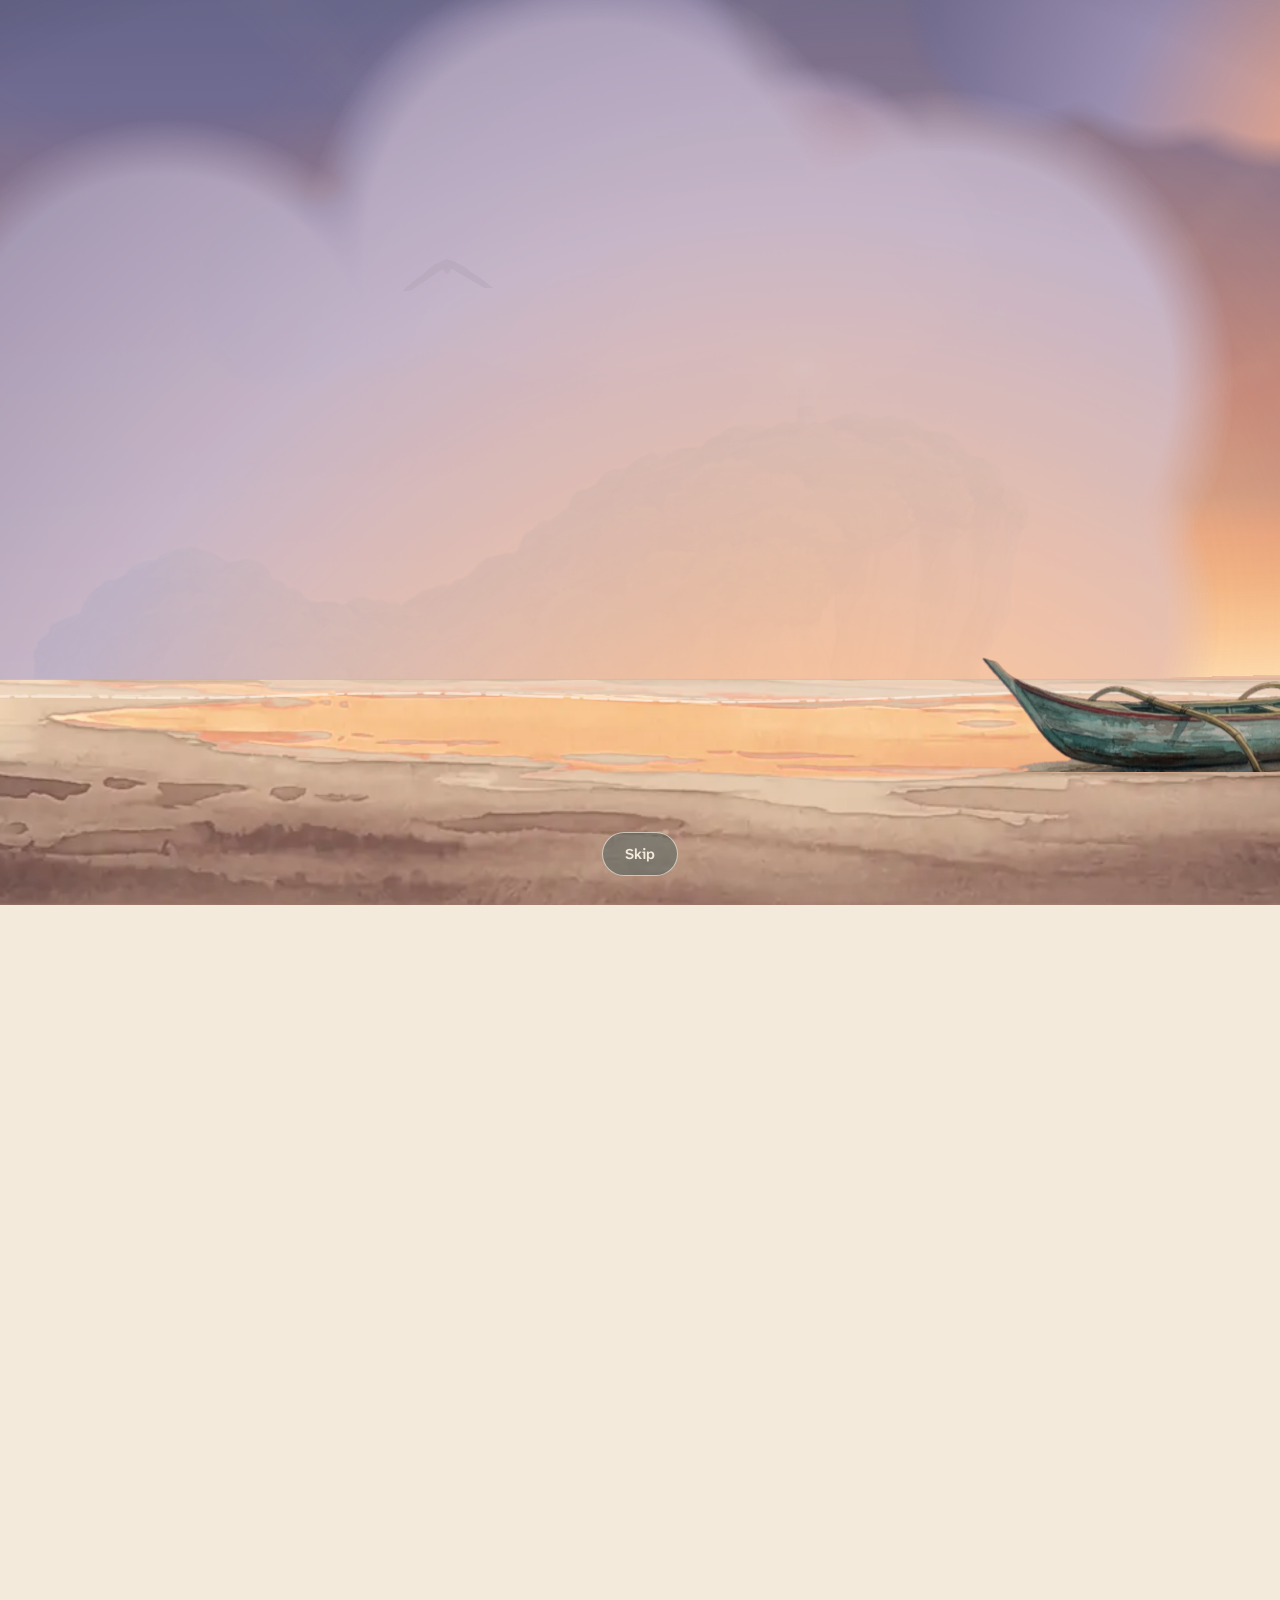
==== commit c2adf762: "Beach parol moves from the palm onto the door, swinging open with it Co-Authored-By: Claude Opus 5.5" ====
--- a/namit-gid-site/index.html
+++ b/namit-gid-site/index.html
@@ -14,7 +14,7 @@
 <link rel="preconnect" href="https://fonts.gstatic.com" crossorigin>
 <link href="https://fonts.googleapis.com/css2?family=Atkinson+Hyperlegible+Next:ital,wght@0,400;0,600;1,400&family=Young+Serif&family=Caveat:wght@500;600;700&display=swap" rel="stylesheet">
 <link rel="preload" as="image" href="/assets/img/byaringan-painted-1680.webp">
-<link rel="stylesheet" href="assets/css/site.css?v=113">
+<link rel="stylesheet" href="assets/css/site.css?v=114">
 <script>
   /* Decide the intro before first paint so nothing flashes. For review, the
      intro plays on every visit and every refresh. With reduced motion or data
@@ -175,8 +175,6 @@
            screen is painted top to bottom -->
       <img class="dusk-tall" src="assets/img/dusk/beach-tall-2400.webp" width="2400" height="1921" alt="" aria-hidden="true" loading="lazy" decoding="async">
       <img class="dusk-beach" id="duskBeach" src="assets/img/dusk/beach-2400.webp" srcset="assets/img/dusk/beach-2400.webp 2400w, assets/img/dusk/beach-4096.webp 4096w" sizes="(max-aspect-ratio: 33/40) 257vw, max(100vw, 236vh)" width="2400" height="1018" alt="" aria-hidden="true" fetchpriority="high">
-      <!-- a parol hung from the palm's frond, from December to Three Kings (app.js) -->
-      <img class="dusk-parol" id="duskParol" src="assets/img/dusk/parol.webp" width="295" height="520" alt="" aria-hidden="true" loading="lazy" decoding="async" hidden>
       <!-- a sharper painting of the door's surroundings (DOOR_CROP), laid over
            the beach for the push in through the door -->
       <img class="dusk-crop" id="duskCrop" width="950" height="1129" alt="" aria-hidden="true" hidden>
@@ -225,7 +223,8 @@
           <img class="door-light" id="doorLight" src="assets/img/dusk/door-light.svg" alt="">
           <div class="door-way"><img class="door-leny" id="doorLeny" src="assets/img/dusk/leny-door.webp" width="597" height="1500" alt="" loading="lazy"></div>
           <img class="door-frame" src="assets/img/dusk/door-frame.svg" alt="">
-          <img class="door-leaf" id="doorLeaf" src="assets/img/dusk/door-leaf.svg" alt="">
+          <!-- the leaf, and at Christmas (html.pasko) a parol hung on it, so it swings open with the door -->
+          <div class="door-leaf" id="doorLeaf"><img class="door-leaf-art" src="assets/img/dusk/door-leaf.svg" alt=""><img class="door-parol" src="assets/img/dusk/parol.webp" width="295" height="520" alt="" loading="lazy" decoding="async"></div>
           <i class="door-seam" id="doorSeam"></i>
           <img class="door-sign" id="doorSign" src="assets/img/dusk/sign.svg?v=2" alt="">
         </div></div>
@@ -384,6 +383,6 @@
 
 <div class="sr-only" aria-live="polite" id="live"></div>
 <script src="https://cdnjs.cloudflare.com/ajax/libs/gsap/3.13.0/gsap.min.js" defer></script>
-<script src="assets/js/app.js?v=103" defer></script>
+<script src="assets/js/app.js?v=104" defer></script>
 </body>
 </html>
--- a/namit-gid-site/assets/css/site.css
+++ b/namit-gid-site/assets/css/site.css
@@ -521,7 +521,7 @@
 /* DOOR_CROP {x .335, y .52, w .15, h .42}: the door's surroundings, painted
    finer, laid exactly over the beach while the camera pushes in */
 .dusk-crop { left: 33.5%; top: 52%; width: 15%; height: 42%; }
-.dusk-crop[hidden], .dusk-parol[hidden] { display: none; }
+.dusk-crop[hidden] { display: none; }
 /* the island, the lamp and the bangka, placed on the painting */
 .dusk-isle { left: 50.5%; width: 19%; top: 41.4%; filter: brightness(.55) saturate(.75) sepia(.15) hue-rotate(-12deg); }
 .dusk-lamp { left: calc(50.5% + 19% * .78); top: 42.1%; width: 2.6%; aspect-ratio: 1; translate: -50% -50%; border-radius: 50%; opacity: .85; scale: 1;
@@ -558,13 +558,7 @@
 @keyframes swash { 0% { opacity: 0; transform: translateY(-40%); } 35% { opacity: .85; transform: translateY(45%); } 60% { opacity: .55; transform: translateY(38%); } 100% { opacity: 0; transform: translateY(-20%); } }
 @media (prefers-reduced-motion: reduce) { .dusk-swash { display: none; } }
 .dusk.band .dusk-fade { bottom: -58.11%; height: 34%; }
-/* the parol: hung by its string from the right palm's frond, swaying a
-   little and glowing warm; still when calm */
-.dusk-parol { left: 28.3%; top: 19.5%; width: 3.4%; height: auto; transform-origin: 50% 0; z-index: 1;
-  filter: drop-shadow(0 0 6px rgba(255, 196, 120, .55)) drop-shadow(0 0 16px rgba(255, 170, 90, .3)); }
-:where(html:not(.intro):not(.calm) .dusk.live) .dusk-parol { animation: parol-sway 4.5s ease-in-out infinite alternate; }
 @keyframes parol-sway { from { rotate: -3deg; } to { rotate: 3deg; } }
-@media (prefers-reduced-motion: reduce) { .dusk-parol { animation: none !important; } }
 /* Leny's signature in the corner of the beach, as on a painting */
 .dusk-sig { position: absolute; right: var(--gutter); bottom: max(34px, calc(env(safe-area-inset-bottom) + 28px)); margin: 0; z-index: 2; pointer-events: none;
   font: 400 22px/1 var(--hand); color: rgba(251, 243, 226, .6); rotate: -4deg; text-shadow: 0 1px 3px rgba(15, 18, 32, .7); }
@@ -602,6 +596,15 @@
 /* shut: the leaf fills the opening, hinged on its left edge; it only swings
    open when the door is tapped (enterKitchen()) */
 .door-leaf { inset: 0; width: 100%; height: 100%; transform-origin: 0 50%; }
+.door-leaf > img { position: absolute; }
+.door-leaf-art { inset: 0; width: 100%; height: 100%; }
+/* at Christmas, a parol on the door like a wreath, below the sign, glowing
+   warm and swaying a little on its nail */
+.door-parol { left: 28%; top: 17%; width: 44%; height: auto; transform-origin: 50% 0;
+  filter: drop-shadow(0 0 4px rgba(255, 196, 120, .6)) drop-shadow(0 0 12px rgba(255, 170, 90, .35)); }
+html:not(.pasko) .door-parol { display: none; }
+:where(html:not(.intro):not(.calm) .dusk.live) .door-parol { animation: parol-sway 4.5s ease-in-out infinite alternate; }
+@media (prefers-reduced-motion: reduce) { .door-parol { animation: none !important; } }
 /* The light of the lived-in house behind the shut door: a thin warm line at
    the seams round the leaf and a brighter one under it, spilling a little
    onto the sand. Leny and the room stay hidden until it opens. */
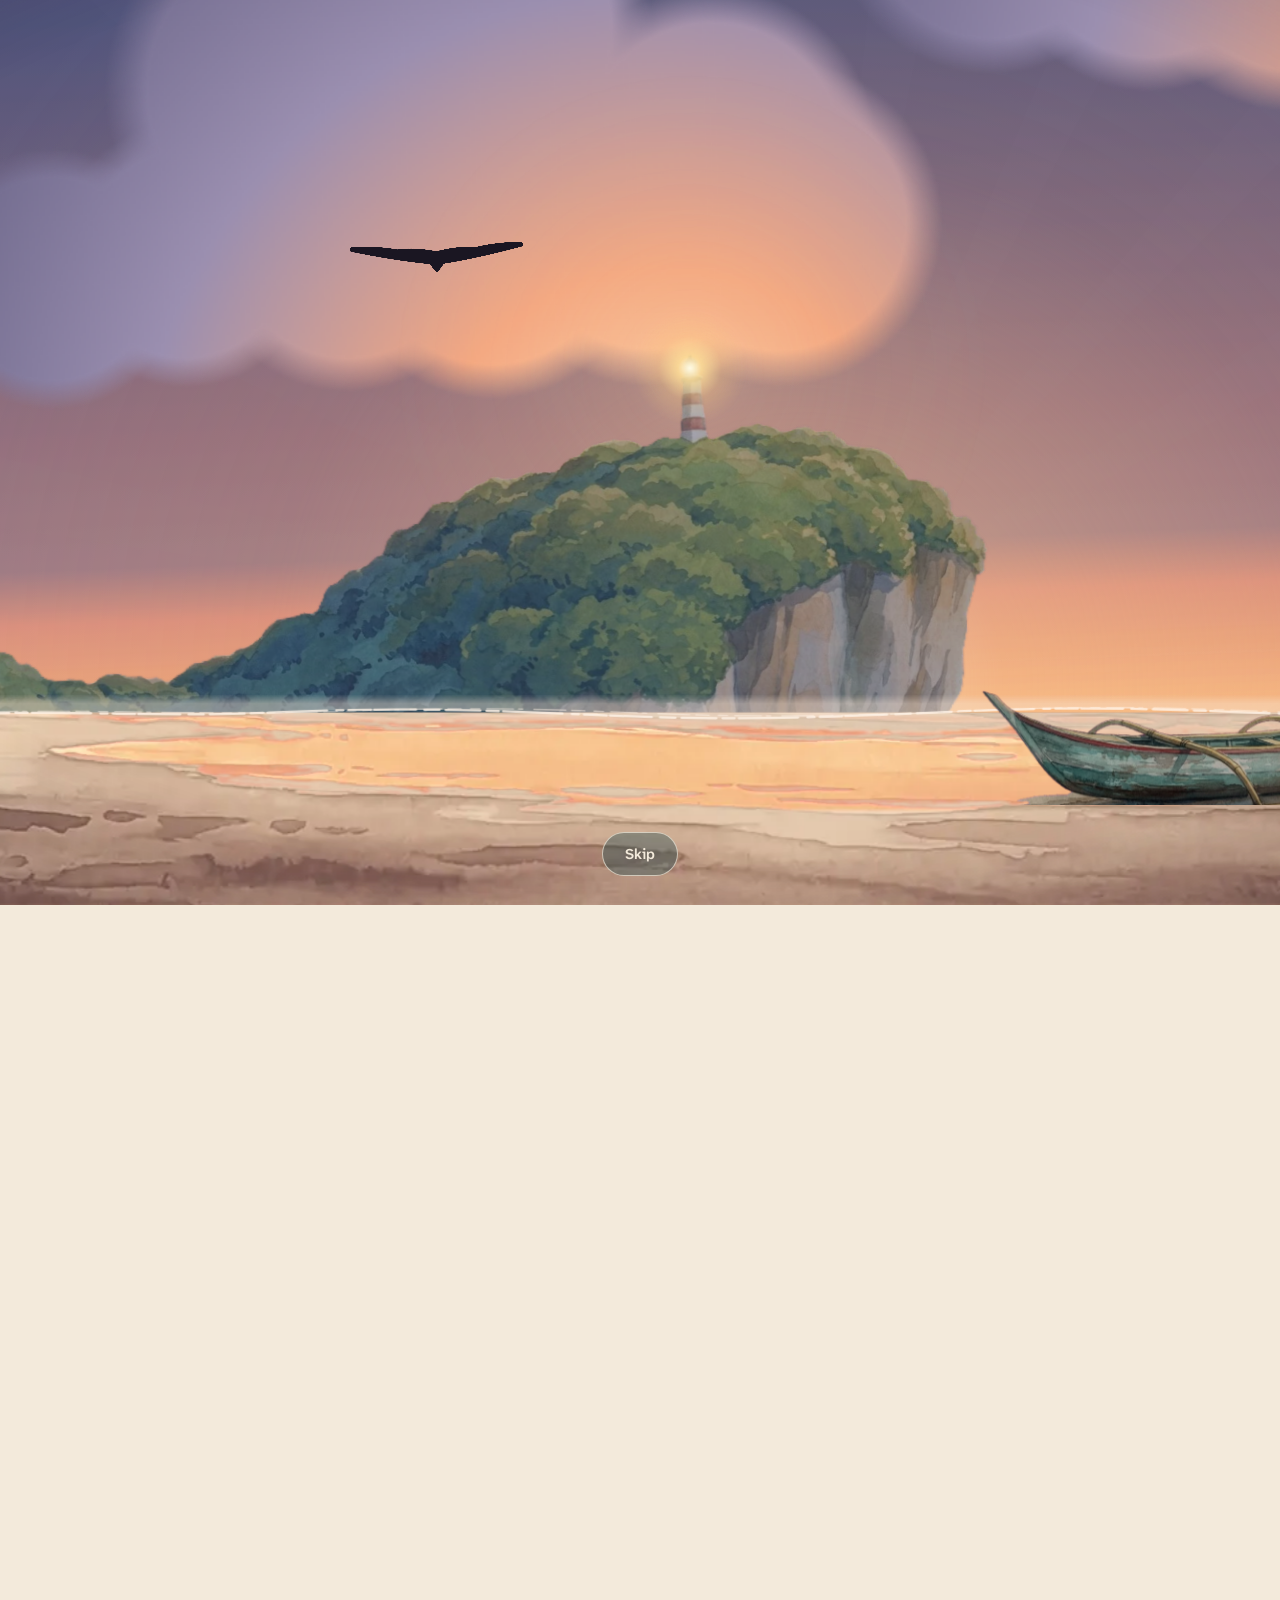
==== commit a4ab9254: "Intro once per device; say closed before checkout; retries never double an order The intro was left " ====
--- a/namit-gid-site/index.html
+++ b/namit-gid-site/index.html
@@ -16,17 +16,18 @@
 <link rel="preload" as="image" href="/assets/img/byaringan-painted-1680.webp">
 <link rel="stylesheet" href="assets/css/site.css?v=114">
 <script>
-  /* Decide the intro before first paint so nothing flashes. For review, the
-     intro plays on every visit and every refresh. With reduced motion or data
-     saver the page opens at the door (html.at-door); a link to #menu opens in
-     the kitchen (html.inside). To go back to once per device, read
-     localStorage 'ng-seen-intro' into `seen` here. */
+  /* Decide the intro before first paint so nothing flashes. It plays once per
+     device (localStorage 'ng-seen-intro'; clear it to see it again), and never
+     on an order page or review link, where someone has come to do one thing.
+     With reduced motion or data saver the page opens at the door
+     (html.at-door); a link to #menu opens in the kitchen (html.inside). */
   (function () {
     var d = document.documentElement, rm = matchMedia('(prefers-reduced-motion: reduce)').matches,
         sd = navigator.connection && navigator.connection.saveData, seen = false,
-        menu = location.hash === '#menu';
+        menu = location.hash === '#menu', direct = /[?&](order|review)=/.test(location.search);
+    try { seen = localStorage.getItem('ng-seen-intro') === '1'; } catch (e) { /* private mode: it plays */ }
     if (rm || sd) d.classList.add('calm');
-    else if (!seen && !menu) { d.classList.add('intro'); return; }
+    else if (!seen && !menu && !direct) { d.classList.add('intro'); return; }
     d.classList.add(menu ? 'inside' : 'at-door');
   })();
 </script>
@@ -383,6 +384,6 @@
 
 <div class="sr-only" aria-live="polite" id="live"></div>
 <script src="https://cdnjs.cloudflare.com/ajax/libs/gsap/3.13.0/gsap.min.js" defer></script>
-<script src="assets/js/app.js?v=104" defer></script>
+<script src="assets/js/app.js?v=105" defer></script>
 </body>
 </html>
